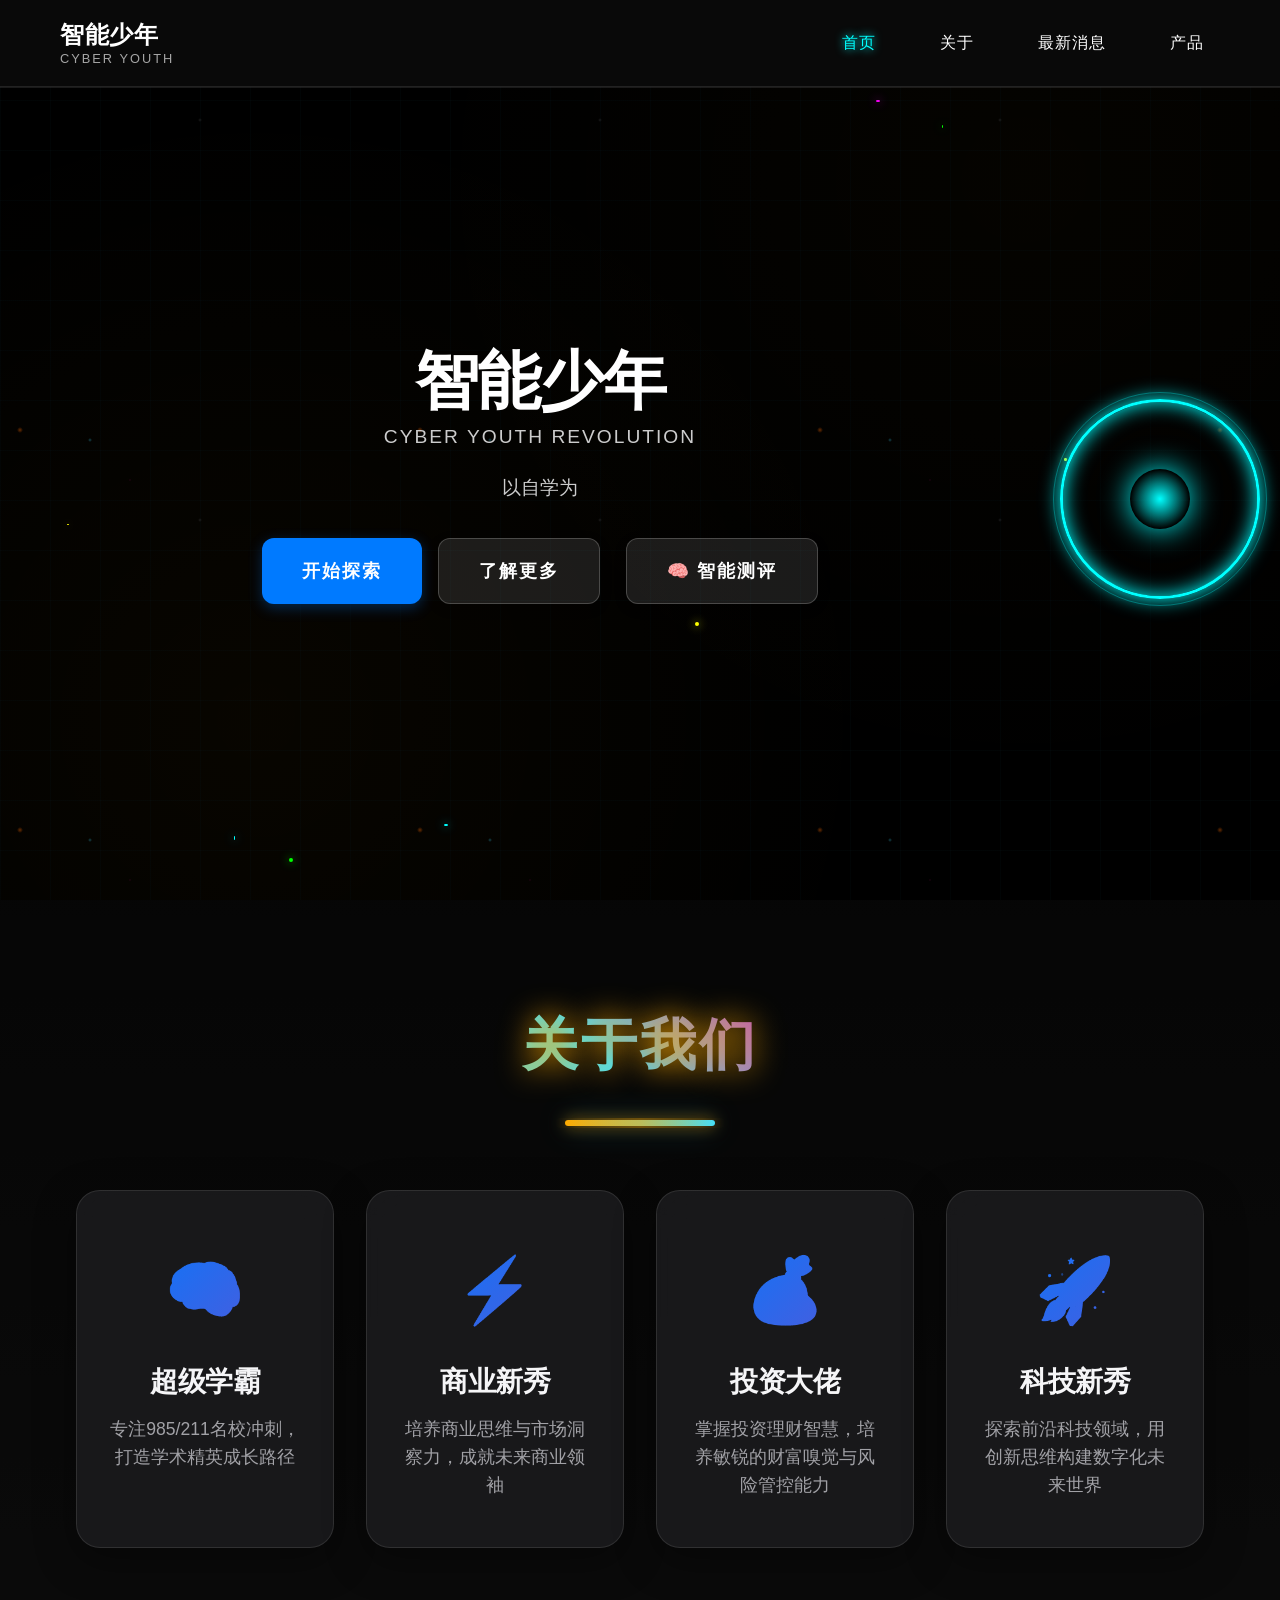
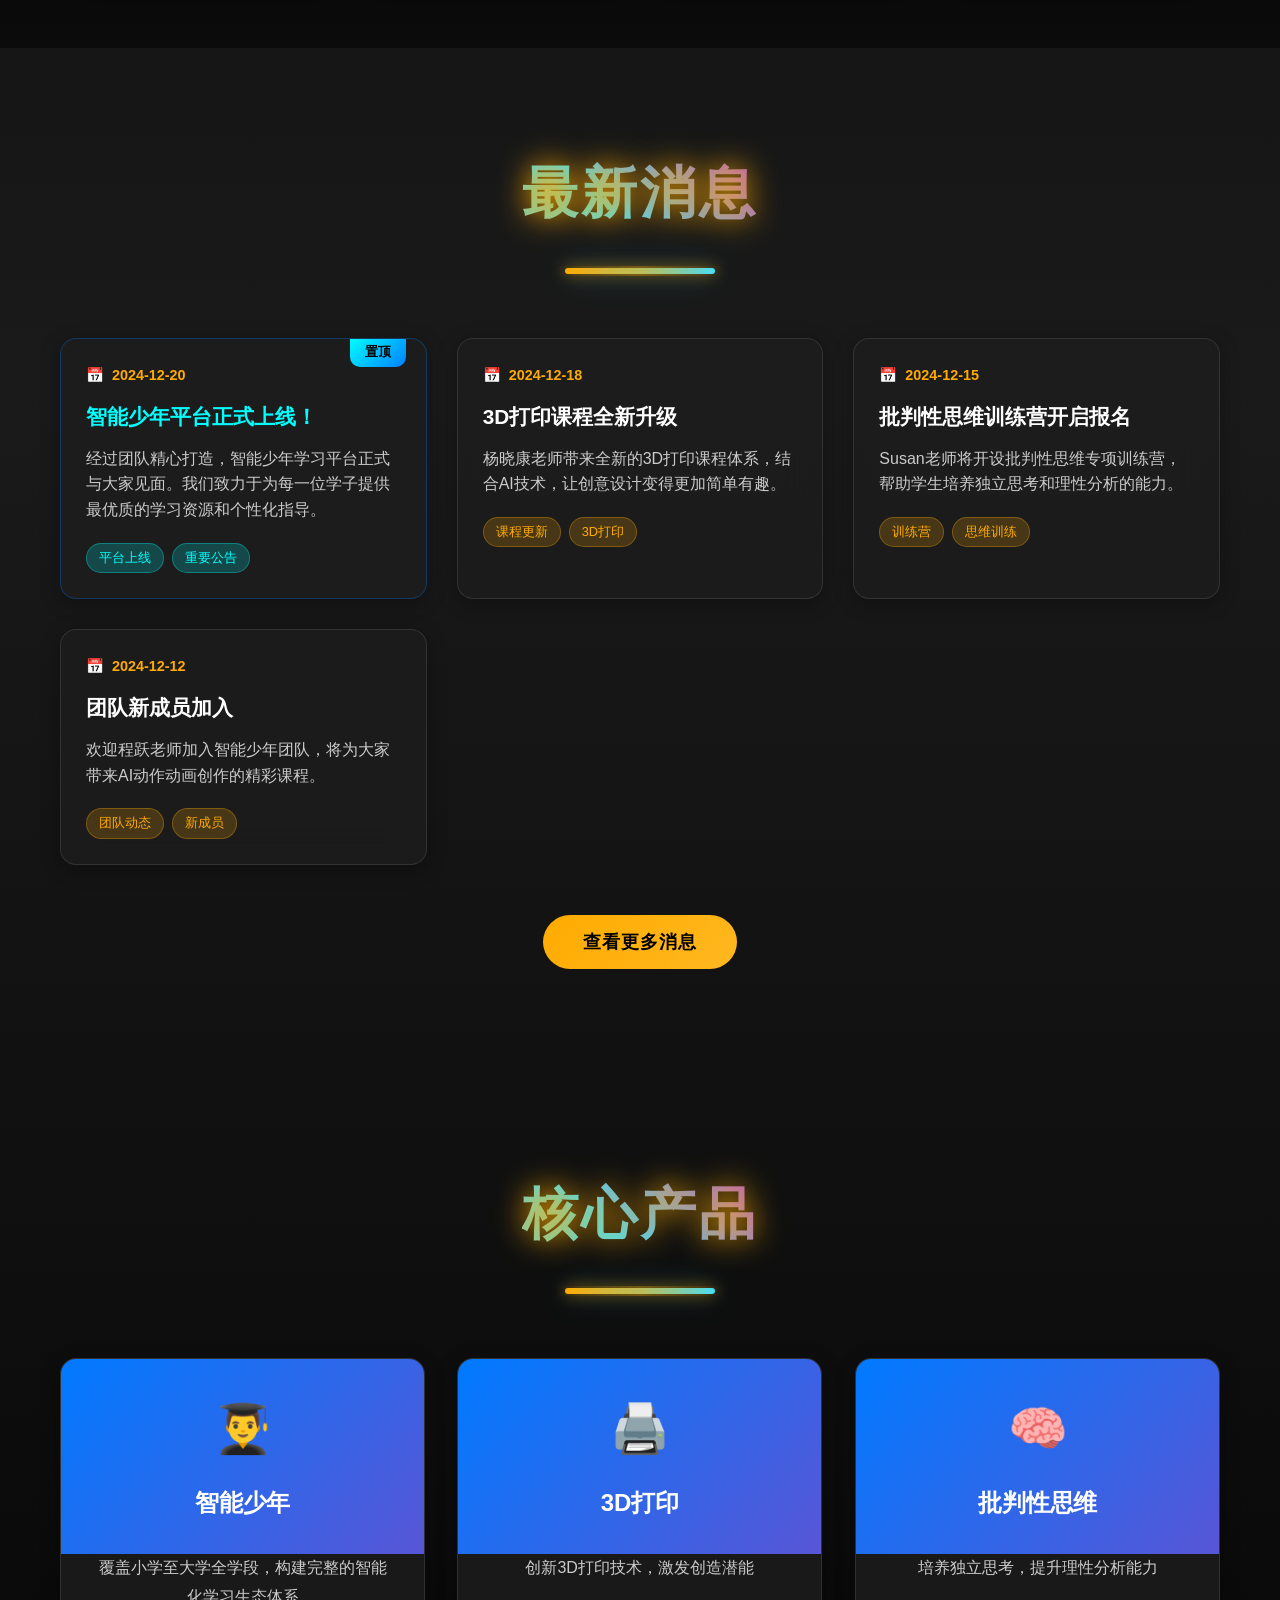
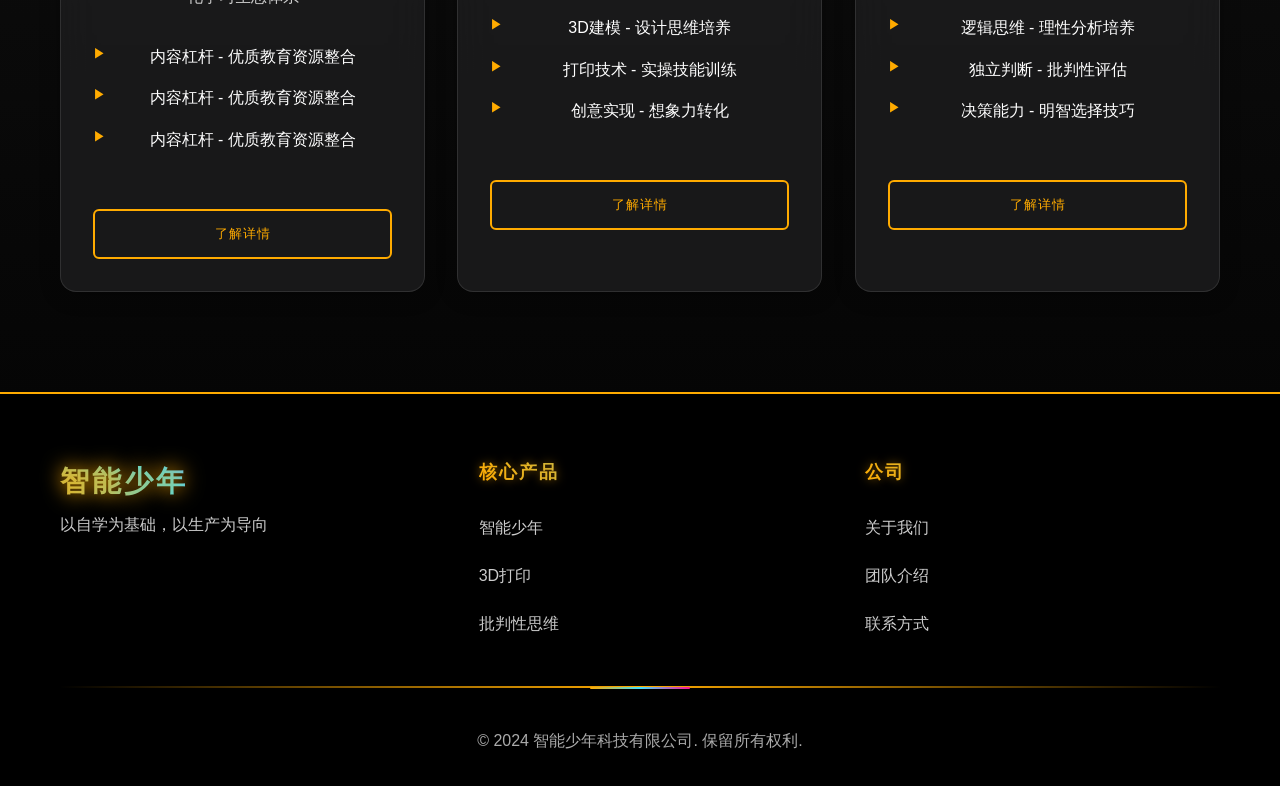
==== index.html @ a9fad949 "首次上传网站文件" ====
<!DOCTYPE html>
<html lang="zh-CN">
<head>
    <meta charset="UTF-8">
    <meta name="viewport" content="width=device-width, initial-scale=1.0">
    <title>智能少年 - Cyber Youth</title>
    <link rel="stylesheet" href="style.css">
    <link href="https://fonts.googleapis.com/css2?family=Orbitron:wght@400;700;900&family=Rajdhani:wght@300;400;600;700&display=swap" rel="stylesheet">
</head>
<body>
    <!-- 背景动画 -->
    <div class="cyber-bg">
        <div class="grid-lines"></div>
        <div class="floating-particles"></div>
    </div>

    <!-- 导航栏 -->
    <nav class="navbar">
        <div class="nav-container">
            <div class="logo">
                <span class="logo-text">智能少年</span>
                <span class="logo-subtitle">CYBER YOUTH</span>
            </div>
            <ul class="nav-menu">
                <li><a href="#home" class="nav-link">首页</a></li>
                <li><a href="#about" class="nav-link">关于</a></li>
                <li><a href="#news" class="nav-link">最新消息</a></li>
                <li><a href="#products" class="nav-link">产品</a></li>
            </ul>
        </div>
    </nav>

    <!-- 首页部分 -->
    <section id="home" class="hero-section">
        <div class="hero-content">
            <h1 class="hero-title">
                <span class="glitch" data-text="智能少年">智能少年</span>
                <span class="subtitle">CYBER YOUTH REVOLUTION</span>
            </h1>
            <p class="hero-description">
                以自学为基础，以生产为导向
            </p>
            <div class="hero-buttons">
                <button class="btn-primary">开始探索</button>
                <button class="btn-secondary">了解更多</button>
                <button class="btn-assessment" onclick="showAssessmentPage()">🧠 智能测评</button>
            </div>
        </div>
        <div class="hero-visual">
            <div class="hologram">
                <div class="hologram-ring"></div>
                <div class="hologram-core"></div>
            </div>
        </div>
    </section>

    <!-- 介绍部分 -->
    <section id="about" class="about-section">
        <div class="container">
            <h2 class="section-title">
                <span class="title-text">关于我们</span>
                <span class="title-line"></span>
            </h2>
            <div class="about-grid">
                <div class="about-card super-scholar">
                    <div class="card-icon">🧠</div>
                    <h3>超级学霸</h3>
                <p>专注985/211名校冲刺，打造学术精英成长路径</p>
                </div>
                <div class="about-card">
                    <div class="card-icon">⚡</div>
                    <h3>商业新秀</h3>
                <p>培养商业思维与市场洞察力，成就未来商业领袖</p>
                </div>
                <div class="about-card">
                    <div class="card-icon">💰</div>
                    <h3>投资大佬</h3>
                <p>掌握投资理财智慧，培养敏锐的财富嗅觉与风险管控能力</p>
                </div>
                <div class="about-card">
                    <div class="card-icon">🚀</div>
                    <h3>科技新秀</h3>
                <p>探索前沿科技领域，用创新思维构建数字化未来世界</p>
                </div>
            </div>
        </div>
    </section>

    <!-- 最新消息部分 -->
    <section id="news" class="news-section">
        <div class="container">
            <h2 class="section-title">
                <span class="title-text">最新消息</span>
                <span class="title-line"></span>
            </h2>
            <div class="news-grid">
                <div class="news-card featured">
                    <div class="news-badge">置顶</div>
                    <div class="news-date">2024-12-20</div>
                    <div class="news-content">
                        <h3>智能少年平台正式上线！</h3>
                        <p>经过团队精心打造，智能少年学习平台正式与大家见面。我们致力于为每一位学子提供最优质的学习资源和个性化指导。</p>
                        <div class="news-tags">
                            <span class="tag">平台上线</span>
                            <span class="tag">重要公告</span>
                        </div>
                    </div>
                </div>
                <div class="news-card">
                    <div class="news-date">2024-12-18</div>
                    <div class="news-content">
                        <h3>3D打印课程全新升级</h3>
                        <p>杨晓康老师带来全新的3D打印课程体系，结合AI技术，让创意设计变得更加简单有趣。</p>
                        <div class="news-tags">
                            <span class="tag">课程更新</span>
                            <span class="tag">3D打印</span>
                        </div>
                    </div>
                </div>
                <div class="news-card">
                    <div class="news-date">2024-12-15</div>
                    <div class="news-content">
                        <h3>批判性思维训练营开启报名</h3>
                        <p>Susan老师将开设批判性思维专项训练营，帮助学生培养独立思考和理性分析的能力。</p>
                        <div class="news-tags">
                            <span class="tag">训练营</span>
                            <span class="tag">思维训练</span>
                        </div>
                    </div>
                </div>
                <div class="news-card">
                    <div class="news-date">2024-12-12</div>
                    <div class="news-content">
                        <h3>团队新成员加入</h3>
                        <p>欢迎程跃老师加入智能少年团队，将为大家带来AI动作动画创作的精彩课程。</p>
                        <div class="news-tags">
                            <span class="tag">团队动态</span>
                            <span class="tag">新成员</span>
                        </div>
                    </div>
                </div>
            </div>
            <div class="news-more">
                <button class="btn-more">查看更多消息</button>
            </div>
        </div>
    </section>

    <!-- 产品部分 -->
    <section id="products" class="products-section">
        <div class="container">
            <h2 class="section-title">
                <span class="title-text">核心产品</span>
                <span class="title-line"></span>
            </h2>
            <div class="products-grid">
                <div class="product-card computer-card" data-product-id="gaming-pc">
                    <div class="product-header">
                        <div class="product-icon animated-icon">👨‍🎓</div>
                        <h3>智能少年</h3>
                    </div>
                    <div class="product-content">
                        <p>覆盖小学至大学全学段，构建完整的智能化学习生态体系</p>
                        <ul class="feature-list">
                            <li>内容杠杆 - 优质教育资源整合</li>
                            <li>内容杠杆 - 优质教育资源整合</li>
                            <li>内容杠杆 - 优质教育资源整合</li>
                        </ul>
                    </div>
                    <div class="product-footer">
                        <button class="btn-product" style="display: block; text-align: center; text-decoration: none; line-height: 1.2;" data-product="gaming-pc" onclick="showProductDetail('gaming-pc'); return false;">了解详情</button>
                    </div>
                </div>
                
                <div class="product-card super-scholar" data-product-id="super-scholar">
                    <div class="product-header">
                        <div class="product-icon animated-icon">🖨️</div>
                        <h3>3D打印</h3>
                    </div>
                    <div class="product-content">
                        <p>创新3D打印技术，激发创造潜能</p>
                        <ul class="feature-list">
                            <li>3D建模 - 设计思维培养</li>
                            <li>打印技术 - 实操技能训练</li>
                            <li>创意实现 - 想象力转化</li>
                        </ul>
                    </div>
                    <div class="product-footer">
                        <button class="btn-product" style="display: block; text-align: center; text-decoration: none; line-height: 1.2;" data-product="super-scholar" onclick="showProductDetail('super-scholar'); return false;">了解详情</button>
                    </div>
                </div>
                
                <div class="product-card business-star" data-product-id="business-star">
                    <div class="product-header">
                        <div class="product-icon animated-icon">🧠</div>
                        <h3>批判性思维</h3>
                    </div>
                    <div class="product-content">
                        <p>培养独立思考，提升理性分析能力</p>
                        <ul class="feature-list">
                            <li>逻辑思维 - 理性分析培养</li>
                            <li>独立判断 - 批判性评估</li>
                            <li>决策能力 - 明智选择技巧</li>
                        </ul>
                    </div>
                    <div class="product-footer">
                        <button class="btn-product" style="display: block; text-align: center; text-decoration: none; line-height: 1.2;" data-product="business-star" onclick="showProductDetail('business-star'); return false;">了解详情</button>
                    </div>
                </div>

            </div>
        </div>
    </section>

    <!-- 智能大脑详细页面 -->
    <section id="product-detail-gaming-pc" class="product-detail-section" style="display: none;">
        <div class="container">
            <div class="detail-header">
                <button class="back-btn back-to-main">← 返回上一页</button>
                <h2 class="detail-title">
                    <span class="detail-icon">👨‍🎓</span>
                    <span class="title-text">智能少年</span>
                </h2>
            </div>
            <div class="detail-content">
                <div class="detail-grid">
                    <div class="detail-info">
                        <h3>智能少年</h3>
                        <div class="tech-list">
                            <div class="tech-item">
                                <h4>智能杠杆</h4>
                                <p>定义比如编程AI</p>
                            </div>
                            <div class="tech-item">
                                <h4>内容杠杆</h4>
                                <p>每个人都会有自己内容</p>
                            </div>
                            <div class="tech-item">
                                <h4>资本杠杆</h4>
                                <p>知道资本怎么做你局的</p>
                            </div>
                        </div>
                    </div>
                    <div class="detail-visual">
                        <img src="Wentao.png" alt="Wentao" class="detail-image">
                    </div>
                </div>
                <div class="performance-stats">
                    <div class="stat-item">
                        <span class="stat-number">100%</span>
                        <span class="stat-label">点赞率</span>
                    </div>
                    <div class="stat-item">
                        <span class="stat-number">99+</span>
                        <span class="stat-label">好评率</span>
                    </div>
                    <div class="stat-item">
                        <span class="stat-number">100%</span>
                        <span class="stat-label">学会率</span>
                    </div>
                </div>
            </div>
        </div>
    </section>

    <!-- 量子网络详细页面 -->
    <section id="product-detail-super-scholar" class="product-detail-section" style="display: none;">
        <div class="container">
            <div class="detail-header">
                 <button class="back-btn back-to-main">← 返回上一页</button>
            <h2 class="detail-title">
                <span class="detail-icon">🖨️</span>
                <span class="title-text">3D打印</span>
                </h2>
            </div>
            <div class="detail-content">
                <div class="detail-grid">
                    <div class="detail-info">
                        <h3>3D打印创新教育</h3>
                        <div class="tech-list">
                            <div class="tech-item">
                                <h4>3D建模设计</h4>
                <p>学习专业建模软件和设计思维</p>
                            </div>
                            <div class="tech-item">
                                <h4>打印技术实操</h4>
                <p>掌握3D打印设备操作和材料应用</p>
                            </div>
                        </div>
                    </div>
                    <div class="detail-visual">
                        <img src="Xiaokang.png" alt="Xiaokang" class="detail-image">
                    </div>
                </div>
                <div class="performance-stats">
                    <div class="stat-item">
                        <span class="stat-number">150</span>
                        <span class="stat-label">点赞数</span>
                    </div>
                    <div class="stat-item">
                        <span class="stat-number">100%</span>
                        <span class="stat-label">好评率</span>
                    </div>
                    <div class="stat-item">
                        <span class="stat-number">78%</span>
                        <span class="stat-label">学会率</span>
                    </div>
                </div>
            </div>
        </div>
    </section>

    <!-- 能量核心详细页面 -->
    <section id="product-detail-business-star" class="product-detail-section" style="display: none;">
        <div class="container">
            <div class="detail-header">
                 <button class="back-btn back-to-main">← 返回上一页</button>
            <h2 class="detail-title">
                <span class="detail-icon">🧠</span>
                <span class="title-text">批判性思维</span>
                </h2>
            </div>
            <div class="detail-content">
                <div class="detail-grid">
                    <div class="detail-info">
                        <h3>批判性思维培养</h3>
                        <div class="tech-list">
                            <div class="tech-item">
                                <h4>逻辑分析</h4>
                <p>培养理性思考和逻辑推理能力</p>
                            </div>
                            <div class="tech-item">
                                <h4>独立判断</h4>
                <p>提升批判性评估和决策制定技能</p>
                            </div>
                        </div>
                    </div>
                    <div class="detail-visual">
                        <img src="Susan.png" alt="Susan" class="detail-image">
                    </div>
                </div>
                <div class="performance-stats">
                    <div class="stat-item">
                        <span class="stat-number">200</span>
                        <span class="stat-label">点赞数</span>
                    </div>
                    <div class="stat-item">
                        <span class="stat-number">100%</span>
                        <span class="stat-label">好评率</span>
                    </div>
                    <div class="stat-item">
                        <span class="stat-number">100%</span>
                        <span class="stat-label">学会率</span>
                    </div>
                </div>
            </div>
        </div>
    </section>

    <!-- 团队介绍页面 -->
    <section id="team-section" class="team-detail-section" style="display: none;">
        <div class="container">
            <div class="detail-header">
                <button class="back-btn back-to-main">← 返回上一页</button>
                <h2 class="detail-title">
                    <span class="detail-icon">👥</span>
                    <span class="title-text">团队介绍</span>
                </h2>
            </div>
            <div class="team-content">
                <div class="team-intro">
                    <h3>我们的使命</h3>
                    <p>智能少年团队致力于推动人工智能技术的发展，创造改变世界的科技产品。我们相信技术的力量能够让世界变得更美好。</p>
                </div>
                <div class="team-grid">
                    <div class="team-member">
                        <div class="member-avatar">
                            <img src="Wentao.png" alt="文韬老师" class="avatar-img">
                        </div>
                        <h4>文韬老师</h4>
                        <p class="member-role">智能少年创始人</p>
                        <p class="member-desc">美国ASU计算机科学硕士M.C.。</p>
                        <div class="member-skills">
                            <span class="skill-tag">内容杠杆</span>
                            <span class="skill-tag">智能杠杆</span>
                            <span class="skill-tag">资本杠杆</span>
                        </div>
                    </div>
                    <div class="team-member">
                        <div class="member-avatar">
                            <img src="Xiaokang.png" alt="杨晓康老师" class="avatar-img">
                        </div>
                        <h4>杨晓康老师</h4>
                        <p class="member-role">3D打印导师</p>
                        <p class="member-desc">广东工业大学硕士，工信部认证AI内容创作室(中级)。</p>
                        <div class="member-skills">
                            <span class="skill-tag">产品设计</span>
                            <span class="skill-tag">3D打印</span>
                            <span class="skill-tag">AI</span>
                        </div>
                    </div>
                    <div class="team-member">
                        <div class="member-avatar">
                            <img src="Susan.png" alt="Susan老师" class="avatar-img">
                        </div>
                        <h4>Susan老师</h4>
                        <p class="member-role">批判性思维导师</p>
                        <p class="member-desc">批判性思维导师厦门大学MBA，前世界500强高管。</p>
                        <div class="member-skills">
                            <span class="skill-tag">批判性思维</span>
                        </div>
                    </div>
                    <div class="team-member">
                        <div class="member-avatar">🔬</div>
                        <h4>熊猫老师</h4>
                        <p class="member-role">前腾讯、百度、京东资深产品经理</p>
                        <p class="member-desc">拥有十年互联网产品实战经验。</p>
                        <div class="member-skills">
                            <span class="skill-tag">AI网站</span>
                        </div>
                    </div>
                    <div class="team-member">
                        <div class="member-avatar">💼</div>
                        <h4>李明老师</h4>
                        <p class="member-role">CEO商业教练</p>
                        <p class="member-desc">12年IBM战略咨询，纽交所上市公司高级副总裁。</p>
                        <div class="member-skills">
                            <span class="skill-tag">战略咨询</span>
                            <span class="skill-tag">商业教练</span>
                            <span class="skill-tag">企业管理</span>
                        </div>
                    </div>
                    <div class="team-member">
                        <div class="member-avatar">📚</div>
                        <h4>杨文静老师</h4>
                        <p class="member-role">数学教育专家</p>
                        <p class="member-desc">中国人民大学本硕，北京创新国际学校数学老师，提倡培养学生自学能力，开展数学游戏化入门实践探索先行者。</p>
                        <div class="member-skills">
                            <span class="skill-tag">数学教育</span>
                            <span class="skill-tag">自学能力培养</span>
                            <span class="skill-tag">游戏化教学</span>
                        </div>
                    </div>
                    <div class="team-member">
                        <div class="member-avatar">📈</div>
                        <h4>涂志远老师</h4>
                        <p class="member-role">金融分析专家</p>
                        <p class="member-desc">哈工大本科，清华大学硕士，北京大学经济学双学位，5年金融行业从业经历，东方财富网、财联社特约评论员。</p>
                        <div class="member-skills">
                            <span class="skill-tag">金融分析</span>
                            <span class="skill-tag">投资策略</span>
                            <span class="skill-tag">市场评论</span>
                        </div>
                    </div>
                    <div class="team-member">
                        <div class="member-avatar">🎬</div>
                        <h4>程跃老师</h4>
                        <p class="member-role">AI动作动画实战讲师</p>
                        <p class="member-desc">Vidu官方推荐创作者、课程讲师，AI动作动画创作人。</p>
                        <div class="member-skills">
                            <span class="skill-tag">AI动画</span>
                            <span class="skill-tag">动作设计</span>
                            <span class="skill-tag">视频创作</span>
                        </div>
                    </div>
                    <div class="team-member">
                        <div class="member-avatar">
                            <img src="Xiaopeng.jpg" alt="小鹏总监" class="avatar-img">
                        </div>
                        <h4>小鹏总监</h4>
                        <p class="member-role">网页开发者</p>
                        <p class="member-desc">智能少年官方推荐总监、技术总监。</p>
                        <div class="member-skills">
                            <span class="skill-tag">编程</span>
                            <span class="skill-tag">AI</span>
                            <span class="skill-tag">网页</span>
                        </div>
                    </div>
                </div>
                <div class="team-values">
                    <h3>核心价值观</h3>
                    <div class="values-grid">
                        <div class="value-item">
                            <div class="value-icon">💡</div>
                            <h4>创新驱动</h4>
                            <p>持续探索前沿技术，勇于突破传统思维</p>
                        </div>
                        <div class="value-item">
                            <div class="value-icon">🤝</div>
                            <h4>团队协作</h4>
                            <p>相信团队的力量，共同创造卓越成果</p>
                        </div>
                        <div class="value-item">
                            <div class="value-icon">🎯</div>
                            <h4>用户至上</h4>
                            <p>以用户需求为导向，创造真正有价值的产品</p>
                        </div>
                        <div class="value-item">
                            <div class="value-icon">🌟</div>
                            <h4>追求卓越</h4>
                            <p>永不满足现状，持续追求更高的标准</p>
                        </div>
                    </div>
                </div>
            </div>
        </div>
    </section>

    <!-- 联系方式页面 -->
    <section id="contact-section" class="contact-detail-section" style="display: none;">
        <div class="container">
            <div class="detail-header">
                <button class="back-btn back-to-main">← 返回上一页</button>
                <h2 class="detail-title">
                    <span class="detail-icon">📞</span>
                    <span class="title-text">联系方式</span>
                </h2>
            </div>
            <div class="contact-content">
                <div class="contact-intro">
                    <h3>联系我们</h3>
                <p>欢迎与智能少年团队取得联系，我们期待与您合作，共同创造美好的未来。</p>
                </div>
                <div class="contact-grid">
                    <div class="contact-item">
                        <div class="contact-icon">🏢</div>
                        <h4>公司地址</h4>
                        <p>广东省深圳市南山区科技园</p>
                        <p>卫星大厦 9楼912办公室</p>
                    </div>
                    <div class="contact-item">
                        <div class="contact-icon">📧</div>
                        <h4>邮箱地址</h4>
                        <p>info@smartteen.com</p>
                        <p>support@smartteen.com</p>
                    </div>
                    <div class="contact-item">
                        <div class="contact-icon">📱</div>
                        <h4>联系电话</h4>
                        <p>+86 755-8888-9999</p>
                        <p>+86 400-123-4567</p>
                    </div>
                    <div class="contact-item">
                        <div class="contact-icon">🕒</div>
                        <h4>工作时间</h4>
                        <p>周一至周五：9:00-18:00</p>
                        <p>周六：10:00-16:00</p>
                    </div>
                </div>
                <div class="contact-form">
                    <h3>在线留言</h3>
                    <form class="message-form" name="contact" method="POST" data-netlify="true" action="/">
                        <input type="hidden" name="form-name" value="contact" />
                        <input type="hidden" name="to-email" value="peiqigogerge@gmail.com" />
                        <div class="form-group">
                            <label for="name">姓名</label>
                            <input type="text" id="name" name="name" placeholder="请输入您的姓名" required>
                        </div>
                        <div class="form-group">
                            <label for="email">邮箱</label>
                            <input type="email" id="email" name="email" placeholder="请输入您的邮箱" required>
                        </div>
                        <div class="form-group">
                            <label for="subject">主题</label>
                            <input type="text" id="subject" name="subject" placeholder="请输入留言主题" required>
                        </div>
                        <div class="form-group">
                            <label for="message">留言内容</label>
                            <textarea id="message" name="message" rows="5" placeholder="请输入您的留言内容" required></textarea>
                        </div>
                        <button type="submit" class="submit-btn">发送留言</button>
                    </form>
                </div>
                <div class="social-contact">
                    <h3>社交媒体</h3>
                    <div class="social-icons">
                        <a href="https://weixin.qq.com/" target="_blank" class="social-icon wechat-icon">
                            <svg width="60" height="60" viewBox="0 0 24 24" fill="none" xmlns="http://www.w3.org/2000/svg">
                                <defs>
                                    <linearGradient id="wechatGradient" x1="0%" y1="0%" x2="100%" y2="100%">
                                        <stop offset="0%" style="stop-color:#00FF2A;stop-opacity:1" />
                                        <stop offset="50%" style="stop-color:#00D924;stop-opacity:1" />
                                        <stop offset="100%" style="stop-color:#00B01F;stop-opacity:1" />
                                    </linearGradient>
                                    <filter id="glow">
                                        <feGaussianBlur stdDeviation="3" result="coloredBlur"/>
                                        <feMerge> 
                                            <feMergeNode in="coloredBlur"/>
                                            <feMergeNode in="SourceGraphic"/>
                                        </feMerge>
                                    </filter>
                                </defs>
                                <path d="M8.691 2.188C3.891 2.188 0 5.476 0 9.53c0 2.212 1.17 4.203 3.002 5.55a.59.59 0 0 1 .213.665l-.39 1.48c-.019.07-.048.141-.048.213 0 .163.13.295.29.295a.326.326 0 0 0 .167-.054l1.903-1.114a.864.864 0 0 1 .717-.098 10.16 10.16 0 0 0 2.837.403c.276 0 .543-.027.811-.05-.857-2.578.157-4.972 1.932-6.446 1.703-1.415 4.882-1.900 7.852.24-.71-2.358-3.664-4.416-8.596-4.416zM5.785 7.75c.474 0 .857.383.857.857s-.383.857-.857.857-.857-.383-.857-.857.383-.857.857-.857zm5.812 0c.474 0 .857.383.857.857s-.383.857-.857.857-.857-.383-.857-.857.383-.857.857-.857z" fill="url(#wechatGradient)" filter="url(#glow)"/>
                                <path d="M23.759 16.077c0-3.204-3.218-5.816-7.163-5.816-4.025 0-7.292 2.612-7.292 5.816 0 3.204 3.267 5.816 7.292 5.816a8.563 8.563 0 0 0 2.292-.312c.203-.054.408-.027.581.081l1.518.888a.264.264 0 0 0 .135.043c.13 0 .234-.104.234-.234 0-.057-.023-.113-.038-.17l-.312-1.18a.472.472 0 0 1 .17-.531c1.462-1.073 2.383-2.662 2.383-4.401zm-9.38-1.072c-.474 0-.857.383-.857.857s.383.857.857.857.857-.383.857-.857-.383-.857-.857-.857zm4.595 0c-.474 0-.857.383-.857.857s.383.857.857.857-.857-.383-.857-.857-.383-.857-.857-.857z" fill="url(#wechatGradient)" filter="url(#glow)"/>
                            </svg>
                        </a>
                        <a href="https://im.qq.com/index/" target="_blank" class="social-icon qq-icon">
                             <svg width="55" height="55" viewBox="0 0 100 100" fill="none" xmlns="http://www.w3.org/2000/svg">
                                 <defs>
                                     <filter id="qqGlow">
                                         <feGaussianBlur stdDeviation="2" result="coloredBlur"/>
                                         <feMerge> 
                                             <feMergeNode in="coloredBlur"/>
                                             <feMergeNode in="SourceGraphic"/>
                                         </feMerge>
                                     </filter>
                                 </defs>
                                 <!-- QQ企鹅主体 -->
                                 <ellipse cx="50" cy="45" rx="30" ry="35" fill="#000000" filter="url(#qqGlow)"/>
                                 <!-- 企鹅肚子 -->
                                 <ellipse cx="50" cy="55" rx="22" ry="28" fill="#FFFFFF"/>
                                 <!-- 红色围巾 -->
                                 <ellipse cx="50" cy="35" rx="32" ry="8" fill="#FF3333"/>
                                 <rect x="35" y="40" width="12" height="25" fill="#FF3333"/>
                                 <!-- 左眼白色部分 -->
                                 <ellipse cx="40" cy="25" rx="6" ry="8" fill="#FFFFFF"/>
                                 <!-- 左眼黑色瞳孔 -->
                                 <ellipse cx="40" cy="25" rx="3" ry="5" fill="#000000"/>
                                 <!-- 右眼白色部分 -->
                                 <ellipse cx="60" cy="25" rx="6" ry="8" fill="#FFFFFF"/>
                                 <!-- 右眼眯眼效果 -->
                                 <path d="M54 22 Q60 25 66 22 Q60 28 54 25 Z" fill="#000000"/>
                                 <!-- 嘴巴 -->
                                 <ellipse cx="50" cy="32" rx="8" ry="4" fill="#FFA500"/>
                                 <!-- 左翅膀 -->
                                 <ellipse cx="20" cy="50" rx="8" ry="20" fill="#000000" transform="rotate(-15 20 50)"/>
                                 <!-- 右翅膀 -->
                                 <ellipse cx="80" cy="50" rx="8" ry="20" fill="#000000" transform="rotate(15 80 50)"/>
                                 <!-- 左脚 -->
                                 <ellipse cx="40" cy="85" rx="8" ry="4" fill="#FFA500"/>
                                 <!-- 右脚 -->
                                 <ellipse cx="60" cy="85" rx="8" ry="4" fill="#FFA500"/>
                             </svg>
                         </a>
                    </div>
                </div>
            </div>
        </div>
    </section>

    <!-- 探索页面 -->
    <section id="explore" class="explore-section" style="display: none;">
        <div class="container">
            <h2 class="section-title">
                <span class="title-text">探索资源</span>
                <span class="title-line"></span>
            </h2>
            <div class="explore-content">
                <div class="resource-grid">
                    <div class="resource-card pdf-card">
                        <div class="resource-header">
                            <div class="resource-icon">📄</div>
                            <h3>项目文档</h3>
                        </div>
                        <div class="resource-preview">
                            <iframe src="6.pdf" width="100%" height="400px" frameborder="0"></iframe>
                        </div>
                        <div class="resource-actions">
                            <a href="6.pdf" target="_blank" class="btn-download">下载PDF</a>
                            <a href="6.pdf" target="_blank" class="btn-view">全屏查看</a>
                        </div>
                    </div>
                    
                    <div class="resource-card video-card">
                        <div class="resource-header">
                            <div class="resource-icon">🎬</div>
                            <h3>演示视频</h3>
                        </div>
                        <div class="resource-preview">
                            <video controls width="100%" height="400px">
                                <source src="bot.mp4" type="video/mp4">
                                您的浏览器不支持视频播放。
                            </video>
                        </div>
                        <div class="resource-actions">
                            <a href="bot.mp4" download class="btn-download">下载视频</a>
                            <button class="btn-fullscreen" onclick="toggleFullscreen(this.parentElement.previousElementSibling.querySelector('video'))">全屏播放</button>
                        </div>
                    </div>
                </div>
                
                <div class="explore-navigation">
                    <button class="btn-back" onclick="showMainPage()">返回首页</button>
                </div>
            </div>
        </div>
    </section>

    <!-- 超级学霸页面 -->
    <section id="super-scholar-section" class="super-scholar-detail-section" style="display: none;">
        <div class="container">
            <div class="detail-header">
                <button class="back-btn back-to-main">← 返回上一页</button>
                <h2 class="detail-title">
                    <span class="detail-icon">🧠</span>
                    <span class="title-text">超级学霸</span>
                </h2>
            </div>
            <div class="detail-content">
                <div class="scholar-intro">
                    <h3>专注985/211名校冲刺</h3>
                    <p>超级学霸项目致力于为有志于冲刺985/211名校的学生提供全方位的学术支持和成长指导。我们汇聚了来自顶尖高校的优秀导师，为每一位学员量身定制学习方案，助力实现名校梦想。</p>
                </div>
                
                <div class="scholar-features">
                    <div class="feature-grid">
                        <div class="feature-item">
                            <div class="feature-icon">📚</div>
                            <h4>个性化学习方案</h4>
                            <p>根据学员基础和目标院校，制定专属学习计划</p>
                        </div>
                        <div class="feature-item">
                            <div class="feature-icon">👨‍🏫</div>
                            <h4>名校导师指导</h4>
                            <p>985/211高校毕业的优秀导师一对一指导</p>
                        </div>
                        <div class="feature-item">
                            <div class="feature-icon">🎯</div>
                            <h4>精准备考策略</h4>
                            <p>针对目标院校的考试特点，提供精准备考方案</p>
                        </div>
                        <div class="feature-item">
                            <div class="feature-icon">📈</div>
                            <h4>学习效果跟踪</h4>
                            <p>实时监控学习进度，及时调整学习策略</p>
                        </div>
                    </div>
                </div>
                
                <div class="scholar-team">
                    <h3>导师团队</h3>
                    <div class="team-showcase">
                        <div class="mentor-card">
                            <div class="mentor-avatar">
                                <img src="Wentao.png" alt="文韬老师" class="mentor-img">
                            </div>
                            <div class="mentor-info">
                                <h4>文韬老师</h4>
                                <p class="mentor-title">智能少年创始人</p>
                                <p class="mentor-desc">美国ASU计算机科学硕士，拥有丰富的国际教育背景。专注于培养学生的创新思维和学术能力，在AI和计算机科学领域有深厚造诣。</p>
                                <div class="mentor-achievements">
                                    <span class="achievement-tag">美国硕士</span>
                                    <span class="achievement-tag">AI专家</span>
                                    <span class="achievement-tag">创新导师</span>
                                </div>
                            </div>
                        </div>
                    </div>
                </div>
                
                <div class="scholar-stats">
                    <h3>成果展示</h3>
                    <div class="stats-grid">
                        <div class="stat-card">
                            <div class="stat-number">95%</div>
                            <div class="stat-label">名校录取率</div>
                        </div>
                        <div class="stat-card">
                            <div class="stat-number">500+</div>
                            <div class="stat-label">成功学员</div>
                        </div>
                        <div class="stat-card">
                            <div class="stat-number">50+</div>
                            <div class="stat-label">合作院校</div>
                        </div>
                        <div class="stat-card">
                            <div class="stat-number">3年</div>
                            <div class="stat-label">平均提升</div>
                        </div>
                    </div>
                </div>
            </div>
        </div>
    </section>

    <!-- 商业新秀页面 -->
    <section id="business-star-section" class="business-star-detail-section" style="display: none;">
        <div class="container">
            <div class="detail-header">
                <button class="back-btn back-to-main" data-translate="btn-back">← 返回上一页</button>
                <h2 class="detail-title">
                    <span class="detail-icon">⚡</span>
                    <span class="title-text">商业新秀</span>
                </h2>
            </div>
            <div class="detail-content">
                <div class="business-intro">
                    <h3>培养商业思维与市场洞察力</h3>
                    <p>商业新秀项目专注于培养具有敏锐商业嗅觉和卓越领导力的未来商业精英。通过实战案例分析、商业模拟演练和导师指导，帮助学员建立系统的商业思维框架。</p>
                </div>
                
                <div class="business-features">
                    <div class="feature-grid">
                        <div class="feature-item">
                            <div class="feature-icon">💡</div>
                            <h4>商业思维训练</h4>
                            <p>系统性商业思维培养，提升市场敏感度</p>
                        </div>
                        <div class="feature-item">
                            <div class="feature-icon">📈</div>
                            <h4>实战案例分析</h4>
                            <p>真实商业案例深度剖析，理论结合实践</p>
                        </div>
                        <div class="feature-item">
                            <div class="feature-icon">🤝</div>
                            <h4>领导力培养</h4>
                            <p>团队管理与沟通技巧全面提升</p>
                        </div>
                        <div class="feature-item">
                            <div class="feature-icon">🎯</div>
                            <h4>创业指导</h4>
                            <p>从0到1的创业全流程指导</p>
                        </div>
                    </div>
                </div>
                
                <div class="business-team">
                    <h3>导师团队</h3>
                    <div class="team-showcase">
                        <div class="mentor-card">
                            <div class="mentor-avatar">
                                <img src="Wentao.png" alt="文韬老师" class="mentor-img">
                            </div>
                            <div class="mentor-info">
                                <h4>文韬老师</h4>
                                <p class="mentor-title">智能少年创始人</p>
                                <p class="mentor-desc">美国ASU计算机科学硕士，拥有丰富的国际教育背景。专注于培养学生的创新思维和商业能力，在商业战略和企业管理领域有深厚造诣。</p>
                                <div class="mentor-achievements">
                                    <span class="achievement-tag">美国硕士</span>
                                    <span class="achievement-tag">商业专家</span>
                                    <span class="achievement-tag">创新导师</span>
                                </div>
                            </div>
                        </div>
                    </div>
                </div>
                
                <div class="business-stats">
                    <h3>成果展示</h3>
                    <div class="stats-grid">
                        <div class="stat-card">
                            <div class="stat-number">200+</div>
                            <div class="stat-label">成功学员</div>
                        </div>
                        <div class="stat-card">
                            <div class="stat-number">50+</div>
                            <div class="stat-label">创业项目</div>
                        </div>
                        <div class="stat-card">
                            <div class="stat-number">80%</div>
                            <div class="stat-label">就业率</div>
                        </div>
                        <div class="stat-card">
                            <div class="stat-number">5亿+</div>
                            <div class="stat-label">融资总额</div>
                        </div>
                    </div>
                </div>
            </div>
        </div>
    </section>

    <!-- 投资大佬页面 -->
    <section id="investment-master-section" class="investment-master-detail-section" style="display: none;">
        <div class="container">
            <div class="detail-header">
                <button class="back-btn back-to-main">← 返回上一页</button>
                <h2 class="detail-title">
                    <span class="detail-icon">💰</span>
                    <span class="title-text">投资大佬</span>
                </h2>
            </div>
            <div class="detail-content">
                <div class="investment-intro">
                    <h3>掌握投资理财智慧</h3>
                    <p>投资大佬项目致力于培养具有专业投资能力的财富管理精英。通过系统的投资理论学习、实盘操作训练和风险管理实践，帮助学员建立完整的投资体系。</p>
                </div>
                
                <div class="investment-features">
                    <div class="feature-grid">
                        <div class="feature-item">
                            <div class="feature-icon">📊</div>
                            <h4>投资理论体系</h4>
                            <p>价值投资、技术分析等多元化投资策略</p>
                        </div>
                        <div class="feature-item">
                            <div class="feature-icon">💹</div>
                            <h4>实盘操作训练</h4>
                            <p>真实市场环境下的投资实战演练</p>
                        </div>
                        <div class="feature-item">
                            <div class="feature-icon">🛡️</div>
                            <h4>风险管理</h4>
                            <p>系统性风险识别与控制方法</p>
                        </div>
                        <div class="feature-item">
                            <div class="feature-icon">🔍</div>
                            <h4>市场分析</h4>
                            <p>宏观经济与行业趋势深度解析</p>
                        </div>
                    </div>
                </div>
                
                <div class="investment-team">
                    <h3>导师团队</h3>
                    <div class="team-showcase">
                        <div class="mentor-card">
                            <div class="mentor-avatar">
                                <img src="Wentao.png" alt="文韬老师" class="mentor-img">
                            </div>
                            <div class="mentor-info">
                                <h4>文韬老师</h4>
                                <p class="mentor-title">智能少年创始人</p>
                                <p class="mentor-desc">美国ASU计算机科学硕士，拥有丰富的国际教育背景。专注于培养学生的投资理财思维和财富管理能力，在金融投资和风险控制领域有深厚造诣。</p>
                                <div class="mentor-achievements">
                                    <span class="achievement-tag">美国硕士</span>
                                    <span class="achievement-tag">投资专家</span>
                                    <span class="achievement-tag">财富导师</span>
                                </div>
                            </div>
                        </div>
                    </div>
                </div>
                
                <div class="investment-stats">
                    <h3>成果展示</h3>
                    <div class="stats-grid">
                        <div class="stat-card">
                            <div class="stat-number">25%</div>
                            <div class="stat-label">年化收益率</div>
                        </div>
                        <div class="stat-card">
                            <div class="stat-number">300+</div>
                            <div class="stat-label">成功学员</div>
                        </div>
                        <div class="stat-card">
                            <div class="stat-number">10亿+</div>
                            <div class="stat-label">管理资产</div>
                        </div>
                        <div class="stat-card">
                            <div class="stat-number">90%</div>
                            <div class="stat-label">盈利比例</div>
                        </div>
                    </div>
                </div>
            </div>
        </div>
    </section>

    <!-- 科技新秀页面 -->
    <section id="tech-star-section" class="tech-star-detail-section" style="display: none;">
        <div class="container">
            <div class="detail-header">
                <button class="back-btn back-to-main">← 返回上一页</button>
                <h2 class="detail-title">
                    <span class="detail-icon">🚀</span>
                    <span class="title-text">科技新秀</span>
                </h2>
            </div>
            <div class="detail-content">
                <div class="tech-intro">
                    <h3>探索前沿科技领域</h3>
                    <p>科技新秀项目专注于培养具有前沿技术视野和创新能力的科技人才。涵盖人工智能、区块链、物联网等热门技术领域，通过项目实战和技术分享，助力学员成为科技领域的佼佼者。</p>
                </div>
                
                <div class="tech-features">
                    <div class="feature-grid">
                        <div class="feature-item">
                            <div class="feature-icon">🤖</div>
                            <h4>AI技术前沿</h4>
                            <p>机器学习、深度学习等AI核心技术</p>
                        </div>
                        <div class="feature-item">
                            <div class="feature-icon">⛓️</div>
                            <h4>区块链应用</h4>
                            <p>去中心化技术与智能合约开发</p>
                        </div>
                        <div class="feature-item">
                            <div class="feature-icon">🌐</div>
                            <h4>全栈开发</h4>
                            <p>前后端一体化开发能力培养</p>
                        </div>
                        <div class="feature-item">
                            <div class="feature-icon">🔬</div>
                            <h4>创新实验室</h4>
                            <p>前沿技术研究与产品孵化</p>
                        </div>
                    </div>
                </div>
                
                <div class="tech-team">
                    <h3>导师团队</h3>
                    <div class="team-showcase">
                        <div class="mentor-card">
                            <div class="mentor-avatar">
                                <img src="Xiaokang.png" alt="杨晓康老师" class="mentor-img">
                            </div>
                            <div class="mentor-info">
                                <h4>杨晓康老师</h4>
                                <p class="mentor-title">技术架构专家</p>
                                <p class="mentor-desc">资深软件工程师，在人工智能、机器学习和全栈开发领域有丰富经验。专注于培养学生的编程能力和技术创新思维。</p>
                                <div class="mentor-achievements">
                                    <span class="achievement-tag">技术专家</span>
                                    <span class="achievement-tag">AI导师</span>
                                    <span class="achievement-tag">全栈开发</span>
                                </div>
                            </div>
                        </div>
                        
                        <div class="mentor-card">
                            <div class="mentor-avatar">
                                <img src="Wentao.png" alt="文韬老师" class="mentor-img">
                            </div>
                            <div class="mentor-info">
                                <h4>文韬老师</h4>
                                <p class="mentor-title">智能少年创始人</p>
                                <p class="mentor-desc">美国ASU计算机科学硕士，拥有丰富的国际教育背景。专注于培养学生的创新思维和技术领导力，在前沿科技和产品创新领域有深厚造诣。</p>
                                <div class="mentor-achievements">
                                    <span class="achievement-tag">美国硕士</span>
                                    <span class="achievement-tag">科技专家</span>
                                    <span class="achievement-tag">创新导师</span>
                                </div>
                            </div>
                        </div>
                    </div>
                </div>
                
                <div class="tech-stats">
                    <h3>成果展示</h3>
                    <div class="stats-grid">
                        <div class="stat-card">
                            <div class="stat-number">100+</div>
                            <div class="stat-label">技术项目</div>
                        </div>
                        <div class="stat-card">
                            <div class="stat-number">400+</div>
                            <div class="stat-label">成功学员</div>
                        </div>
                        <div class="stat-card">
                            <div class="stat-number">95%</div>
                            <div class="stat-label">就业率</div>
                        </div>
                        <div class="stat-card">
                            <div class="stat-number">50万+</div>
                            <div class="stat-label">平均薪资</div>
                        </div>
                    </div>
                </div>
            </div>
        </div>
    </section>

    <!-- 智能测评系统 -->
    <section id="assessment-section" class="assessment-section" style="display: none;">
        <!-- 隐藏导航栏 -->
        <style>
            #assessment-section .navbar {
                display: none !important;
            }
        </style>
        
        <div class="container">
            <div class="detail-header">
                <button class="back-btn back-to-main">← 返回上一页</button>
                <h2 class="detail-title">
                    <span class="detail-icon">🧠</span>
                    <span class="title-text">智能测评系统</span>
                </h2>
                <p class="assessment-subtitle">发现您的天赋潜能，找到最适合的发展方向</p>
            </div>
            
            <!-- 测评介绍 -->
            <div id="assessment-intro" class="assessment-intro">
                <div class="intro-content">
                    <h3>发现孩子的天赋潜能</h3>
                    <p>通过科学的测评体系，我们将分析孩子的兴趣偏好、学习能力、性格特征和思维模式，为您推荐最适合的发展方向。</p>
                    <div class="assessment-features">
                        <div class="feature-item">
                            <div class="feature-icon">🎯</div>
                            <h4>精准分析</h4>
                            <p>多维度评估孩子的能力特征</p>
                        </div>
                        <div class="feature-item">
                            <div class="feature-icon">🔬</div>
                            <h4>科学测评</h4>
                            <p>基于教育心理学理论设计</p>
                        </div>
                        <div class="feature-item">
                            <div class="feature-icon">📊</div>
                            <h4>个性化推荐</h4>
                            <p>量身定制最佳发展路径</p>
                        </div>
                    </div>
                    <button class="btn-start-assessment" onclick="startAssessment()">开始测评</button>
                </div>
            </div>
            
            <!-- 测评问卷 -->
            <div id="assessment-quiz" class="assessment-quiz" style="display: none;">
                <div class="quiz-progress">
                    <div class="progress-bar">
                        <div class="progress-fill" id="progress-fill"></div>
                    </div>
                    <span class="progress-text" id="progress-text">1/15</span>
                </div>
                
                <div class="quiz-content">
                    <div class="question-card" id="question-card">
                        <h3 class="question-title" id="question-title">加载中...</h3>
                        <div class="options-container" id="options-container">
                            <!-- 选项将通过JavaScript动态生成 -->
                        </div>
                    </div>
                </div>
                
                <div class="quiz-navigation">
                    <button class="btn-prev" id="btn-prev" onclick="previousQuestion()" disabled>上一题</button>
                    <button class="btn-next" id="btn-next" onclick="nextQuestion()" disabled>下一题</button>
                </div>
            </div>
            
            <!-- 测评结果 -->
            <div id="assessment-result" class="assessment-result" style="display: none;">
                <div class="result-header">
                    <h3>测评结果</h3>
                    <p>基于您的回答，我们为您推荐以下发展方向：</p>
                </div>
                
                <div class="result-content">
                    <div class="primary-recommendation">
                        <h4>最佳匹配</h4>
                        <div class="recommendation-card primary" id="primary-recommendation">
                            <!-- 主要推荐将通过JavaScript生成 -->
                        </div>
                    </div>
                    
                    <div class="secondary-recommendations">
                        <h4>其他适合方向</h4>
                        <div class="recommendations-grid" id="secondary-recommendations">
                            <!-- 次要推荐将通过JavaScript生成 -->
                        </div>
                    </div>
                    
                    <div class="detailed-analysis">
                        <h4>详细分析</h4>
                        <div class="analysis-chart">
                            <canvas id="ability-chart" width="400" height="300"></canvas>
                        </div>
                        <div class="analysis-text" id="analysis-text">
                            <!-- 分析文本将通过JavaScript生成 -->
                        </div>
                    </div>
                </div>
                
                <div class="result-actions">
                    <button class="btn-retake" onclick="retakeAssessment()">重新测评</button>
                    <button class="btn-contact" onclick="showContactSection()">咨询专家</button>
                </div>
            </div>
        </div>
    </section>

    <!-- 页脚 -->
    <footer class="footer">
        <div class="container">
            <div class="footer-content">
                <div class="footer-logo">
                    <span class="logo-text">智能少年</span>
                    <p>以自学为基础，以生产为导向</p>
                </div>
                <div class="footer-links">
                    <div class="link-group">
                        <h4>核心产品</h4>
                        <a href="#" class="footer-product-link" data-product-id="gaming-pc">智能少年</a>
                        <a href="#" class="footer-product-link" data-product-id="super-scholar">3D打印</a>
                        <a href="#" class="footer-product-link" data-product-id="business-star">批判性思维</a>
                    </div>
                    <div class="link-group">
                        <h4>公司</h4>
                        <a href="#" class="footer-about-link">关于我们</a>
                        <a href="#" class="footer-team-link">团队介绍</a>
                        <a href="#" class="footer-contact-link">联系方式</a>
                    </div>
                </div>
            </div>
            <div class="footer-bottom">
                <div class="footer-bottom-content">
                    <p>&copy; 2024 智能少年科技有限公司. 保留所有权利.</p>
                </div>
            </div>
        </div>
    </footer>

    <script src="script.js"></script>
</body>
</html>
---- style.css ----
/* 全局样式 - Rockstar GTA VI风格 */
* {
    margin: 0;
    padding: 0;
    box-sizing: border-box;
}

/* 性能优化：减少动画在低性能设备上的影响 */
@media (prefers-reduced-motion: reduce) {
    *, *::before, *::after {
        animation-duration: 0.01ms !important;
        animation-iteration-count: 1 !important;
        transition-duration: 0.01ms !important;
    }
}

/* 在移动设备上简化动画 */
@media (max-width: 768px) {
    .cyber-bg::before,
    .grid-lines,
    .floating-particles {
        animation-duration: 60s;
    }
}

/* 页面切换性能优化 - 使用CSS类控制显示隐藏 */
/* 隐藏所有详情页面（默认状态） */
.business-star-detail-section,
.investment-master-detail-section,
.tech-star-detail-section {
    display: none !important;
}

/* 显示商业新秀页面时隐藏主页面 */
body.show-business-star .hero-section,
body.show-business-star .about-section,
body.show-business-star .news-section,
body.show-business-star .products-section,
body.show-business-star .footer {
    display: none !important;
}

body.show-business-star .business-star-detail-section {
    display: block !important;
}

/* 显示投资大佬页面时隐藏主页面 */
body.show-investment-master .hero-section,
body.show-investment-master .about-section,
body.show-investment-master .news-section,
body.show-investment-master .products-section,
body.show-investment-master .footer {
    display: none !important;
}

body.show-investment-master .investment-master-detail-section {
    display: block !important;
}

/* 显示科技新秀页面时隐藏主页面 */
body.show-tech-star .hero-section,
body.show-tech-star .about-section,
body.show-tech-star .news-section,
body.show-tech-star .products-section,
body.show-tech-star .footer {
    display: none !important;
}

body.show-tech-star .tech-star-detail-section {
    display: block !important;
}

body {
    font-family: -apple-system, BlinkMacSystemFont, 'Segoe UI', Roboto, sans-serif;
    background: 
        linear-gradient(180deg, #000000 0%, #1a1a1a 50%, #000000 100%);
    color: #ffffff;
    overflow-x: hidden;
    line-height: 1.6;
    font-weight: 400;
    position: relative;
}

body::before {
    content: '';
    position: fixed;
    top: 0;
    left: 0;
    width: 100%;
    height: 100%;
    background: 
        radial-gradient(circle at 20% 20%, rgba(0, 122, 255, 0.1) 0%, transparent 50%),
        radial-gradient(circle at 80% 80%, rgba(88, 86, 214, 0.08) 0%, transparent 50%);
    pointer-events: none;
    z-index: -1;
}

.container {
    max-width: 1200px;
    margin: 0 auto;
    padding: 0 20px;
}

/* Rockstar Games风格背景 */
.cyber-bg {
    position: fixed;
    top: 0;
    left: 0;
    width: 100%;
    height: 100%;
    z-index: -1;
    background: #000000;
    overflow: hidden;
    will-change: transform;
    transform: translateZ(0);
}

.cyber-bg::before {
    content: '';
    position: absolute;
    top: 0;
    left: 0;
    width: 100%;
    height: 100%;
    background: 
        radial-gradient(circle at 20% 80%, rgba(255, 171, 0, 0.03) 0%, transparent 50%),
        radial-gradient(circle at 80% 20%, rgba(255, 171, 0, 0.02) 0%, transparent 50%);
    animation: backgroundShift 25s ease-in-out infinite;
}

@keyframes backgroundShift {
    0%, 100% { transform: scale(1) rotate(0deg); }
    50% { transform: scale(1.05) rotate(1deg); }
}

.grid-lines {
    position: absolute;
    top: 0;
    left: 0;
    width: 100%;
    height: 100%;
    background-image: 
        linear-gradient(rgba(64, 224, 255, 0.02) 1px, transparent 1px),
        linear-gradient(90deg, rgba(64, 224, 255, 0.02) 1px, transparent 1px);
    background-size: 50px 50px;
    animation: gridMove 30s linear infinite;
    will-change: transform;
    transform: translateZ(0);
}

@keyframes gridMove {
    0% { transform: translate(0, 0); }
    100% { transform: translate(25px, 25px); }
}

.floating-particles {
    position: absolute;
    width: 100%;
    height: 100%;
    background-image: 
        radial-gradient(3px 3px at 20px 30px, rgba(255, 107, 0, 0.4), transparent),
        radial-gradient(2px 2px at 90px 40px, rgba(64, 224, 255, 0.3), transparent),
        radial-gradient(1px 1px at 130px 80px, rgba(255, 20, 147, 0.2), transparent),
        radial-gradient(2px 2px at 200px 120px, rgba(255, 255, 255, 0.1), transparent);
    background-repeat: repeat;
    background-size: 400px 400px;
    animation: particleFloat 40s ease-in-out infinite;
    will-change: transform;
    transform: translateZ(0);
}

@keyframes particleFloat {
    0%, 100% { transform: translateY(0px) translateX(0px); }
    50% { transform: translateY(-8px) translateX(5px); }
}

/* Rockstar Games导航栏风格 */
.navbar {
    position: fixed;
    top: 0;
    width: 100%;
    background: rgba(29, 29, 31, 0.72);
    backdrop-filter: blur(20px);
    -webkit-backdrop-filter: blur(20px);
    border-bottom: 1px solid rgba(255, 255, 255, 0.1);
    box-shadow: 0 1px 0 rgba(255, 255, 255, 0.1);
    z-index: 1000;
    padding: 1rem 0;
    transition: all 0.3s ease;
}

.navbar:hover {
    background: rgba(29, 29, 31, 0.8);
    border-bottom-color: rgba(255, 255, 255, 0.15);
}

.nav-container {
    max-width: 1200px;
    margin: 0 auto;
    padding: 0 20px;
    display: flex;
    justify-content: space-between;
    align-items: center;
}

.logo {
    display: flex;
    flex-direction: column;
}

.logo-text {
    font-family: -apple-system, BlinkMacSystemFont, 'Segoe UI', Roboto, sans-serif;
    font-size: 1.5rem;
    font-weight: 600;
    color: #ffffff;
    letter-spacing: 0.5px;
    transition: all 0.3s ease;
}

.logo-text:hover {
    color: #007AFF;
    transform: translateY(-1px);
}



.logo-subtitle {
    font-size: 0.8rem;
    color: #cccccc;
    letter-spacing: 2px;
    margin-top: -5px;
    opacity: 0.8;
}

.nav-menu {
    display: flex;
    list-style: none;
    gap: 2rem;
}

.nav-link {
    color: #ffffff;
    text-decoration: none;
    font-weight: 500;
    text-transform: uppercase;
    letter-spacing: 1px;
    transition: all 0.3s ease;
    position: relative;
    font-family: 'Helvetica Neue', sans-serif;
    padding: 8px 16px;
    border-radius: 4px;
}

.nav-link:hover {
    color: #000000;
    background-color: #FFAB00;
}

/* 首页部分 */
.hero-section {
    min-height: 100vh;
    display: flex;
    align-items: center;
    justify-content: center;
    padding: 100px 20px 50px;
    position: relative;
    text-align: center;
}

.hero-content {
    max-width: 800px;
    margin: 0 auto;
}

.hero-title {
    font-family: -apple-system, BlinkMacSystemFont, 'Segoe UI', Roboto, sans-serif;
    font-size: 4rem;
    font-weight: 700;
    margin-bottom: 1.5rem;
    line-height: 1.1;
    letter-spacing: -0.02em;
    position: relative;
    z-index: 2;
    transition: all 0.3s ease;
}

.hero-title:hover {
    transform: translateY(-2px);
}

.glitch {
    position: relative;
    color: #ffffff;
    transition: all 0.3s ease;
}

.glitch:hover {
    color: #007AFF;
}





.subtitle {
    display: block;
    font-size: 1.2rem;
    color: #cccccc;
    letter-spacing: 2px;
    margin-top: 10px;
    font-weight: 400;
    text-transform: uppercase;
}

.hero-description {
    font-size: 1.2rem;
    color: #cccccc;
    margin-bottom: 2rem;
    line-height: 1.8;
    font-weight: 500;
}

.hero-buttons {
    display: flex;
    gap: 1rem;
    flex-wrap: wrap;
    justify-content: center;
}

.btn-primary, .btn-secondary {
    padding: 20px 40px;
    border: none;
    border-radius: 12px;
    font-family: 'Arial Black', sans-serif;
    font-size: 1.1rem;
    font-weight: 700;
    text-transform: uppercase;
    letter-spacing: 2px;
    cursor: pointer;
    transition: all 0.4s cubic-bezier(0.175, 0.885, 0.32, 1.275);
    position: relative;
    overflow: hidden;
    /* backdrop-filter: blur(10px); */ /* 移除以提升性能 */
    z-index: 1;
}

.btn-primary::before, .btn-secondary::before {
    content: '';
    position: absolute;
    top: 0;
    left: -100%;
    width: 100%;
    height: 100%;
    background: linear-gradient(90deg, transparent, rgba(255, 255, 255, 0.2), transparent);
    transition: left 0.5s;
    z-index: -1;
}

.btn-primary:hover::before, .btn-secondary:hover::before {
    left: 100%;
}

.btn-primary {
    background: #007AFF;
    color: #ffffff;
    border: none;
    border-radius: 12px;
    box-shadow: 0 4px 14px rgba(0, 122, 255, 0.3);
    transition: all 0.3s ease;
}

.btn-primary:hover {
    background: #0056CC;
    transform: translateY(-2px);
    box-shadow: 0 6px 20px rgba(0, 122, 255, 0.4);
}

.btn-secondary {
    background: rgba(255, 255, 255, 0.1);
    backdrop-filter: blur(20px);
    color: #ffffff;
    border: 1px solid rgba(255, 255, 255, 0.2);
    border-radius: 12px;
    box-shadow: 0 4px 14px rgba(0, 0, 0, 0.1);
    transition: all 0.3s ease;
}

.btn-secondary:hover {
    background: rgba(255, 255, 255, 0.15);
    border-color: rgba(255, 255, 255, 0.3);
    transform: translateY(-2px);
    box-shadow: 0 6px 20px rgba(0, 0, 0, 0.2);
}

/* Rockstar风格视觉效果 */
.hero-visual {
    display: flex;
    justify-content: center;
    align-items: center;
    margin-top: 3rem;
}

/* Rockstar Games Logo */
.hologram {
    position: relative;
    width: 200px;
    height: 200px;
    margin: 0 auto;
}

.hologram-ring {
    position: absolute;
    top: 0;
    left: 0;
    width: 100%;
    height: 100%;
    border: 3px solid #00ffff;
    border-radius: 50%;
    animation: gtaViRotate 4s linear infinite;
    box-shadow: 
        0 0 20px #00ffff,
        inset 0 0 20px #00ffff;
}

.hologram-ring::before {
    content: '';
    position: absolute;
    top: -10px;
    left: -10px;
    right: -10px;
    bottom: -10px;
    border: 1px solid rgba(0, 255, 255, 0.3);
    border-radius: 50%;
    animation: gtaViRotate 6s linear infinite reverse;
}

.hologram-core {
    position: absolute;
    top: 50%;
    left: 50%;
    transform: translate(-50%, -50%);
    width: 60px;
    height: 60px;
    background: radial-gradient(circle, #00ffff 0%, transparent 70%);
    border-radius: 50%;
    animation: gtaViPulse 2s ease-in-out infinite;
    box-shadow: 0 0 30px #00ffff;
}

@keyframes gtaViRotate {
    0% { transform: rotate(0deg); }
    100% { transform: rotate(360deg); }
}

@keyframes gtaViPulse {
    0%, 100% { opacity: 0.7; transform: translate(-50%, -50%) scale(1); }
    50% { opacity: 1; transform: translate(-50%, -50%) scale(1.1); }
}

.detail-image {
    width: 350px;
    height: 350px;
    object-fit: cover;
    border-radius: 20px;
    border: 3px solid #FFAB00;
    box-shadow: 0 0 20px rgba(255, 171, 0, 0.4);
    /* animation: imageGlow 3s ease-in-out infinite; */ /* 移除动画以提升性能 */
    transition: transform 0.3s ease, box-shadow 0.3s ease;
    position: relative;
    transform: translateZ(0); /* 启用硬件加速 */
}

.detail-image:hover {
    transform: scale(1.03) translateZ(0);
    box-shadow: 0 0 25px rgba(255, 171, 0, 0.6);
}

/* @keyframes imageGlow - 已移除以提升性能 */



/* 通用部分样式 */
.section-title {
    text-align: center;
    margin-bottom: 4rem;
    position: relative;
}

.title-text {
    font-family: 'Arial Black', sans-serif;
    font-size: 3.8rem;
    font-weight: 900;
    background: linear-gradient(45deg, #FFAB00 0%, #40E0FF 30%, #FF1493 60%, #FFAB00 100%);
    background-size: 300% 300%;
    -webkit-background-clip: text;
    -webkit-text-fill-color: transparent;
    background-clip: text;
    text-shadow: 0 0 15px #FFAB00;
    text-transform: uppercase;
    letter-spacing: 3px;
    /* animation: titleGlow 3s ease-in-out infinite, gradientShift 4s ease-in-out infinite; */ /* 移除动画以提升性能 */
    position: relative;
    display: inline-block;
    transition: all 0.3s ease;
}

/* @keyframes titleGlow - 已移除以提升性能 */

.title-text:hover {
    transform: scale(1.02) translateZ(0);
}

.title-line {
    display: block;
    width: 150px;
    height: 6px;
    background: linear-gradient(90deg, #FFAB00 0%, #40E0FF 50%, #FF1493 100%);
    background-size: 200% 100%;
    margin: 30px auto;
    border-radius: 3px;
    position: relative;
    animation: lineShift 2s ease-in-out infinite;
    box-shadow: 
        0 0 15px rgba(255, 171, 0, 0.6),
        0 0 30px rgba(64, 224, 255, 0.4);
}

.title-line::before {
    content: '';
    position: absolute;
    top: -2px;
    left: -10px;
    right: -10px;
    bottom: -2px;
    background: linear-gradient(90deg, transparent, rgba(255, 171, 0, 0.3), transparent);
    border-radius: 5px;
    animation: lineGlow 2s ease-in-out infinite;
}

@keyframes lineShift {
    0%, 100% { background-position: 0% 50%; }
    50% { background-position: 100% 50%; }
}

@keyframes lineGlow {
    0%, 100% { opacity: 0.5; }
    50% { opacity: 1; }
}

/* 介绍部分 - Apple风格卡片配原背景 */
.about-section {
    padding: 100px 0;
    background: rgba(0, 0, 0, 0.5);
    text-align: center;
}

.about-grid {
    display: grid;
    grid-template-columns: repeat(auto-fit, minmax(320px, 1fr));
    gap: 2.5rem;
    max-width: 1400px;
    margin: 0 auto;
    padding: 0 1rem;
}

@media (min-width: 768px) {
    .about-grid {
        grid-template-columns: repeat(2, 1fr);
        gap: 3rem;
    }
}

@media (min-width: 1200px) {
    .about-grid {
        grid-template-columns: repeat(4, 1fr);
        gap: 2rem;
    }
}

.about-card {
    background: rgba(28, 28, 30, 0.85);
    backdrop-filter: blur(20px);
    border: 1px solid rgba(255, 255, 255, 0.1);
    border-radius: 24px;
    padding: 3rem 2rem;
    text-align: center;
    transition: all 0.4s cubic-bezier(0.25, 0.46, 0.45, 0.94);
    position: relative;
    overflow: hidden;
    box-shadow: 0 12px 40px rgba(0, 0, 0, 0.4);
    cursor: pointer;
}

.about-card::before {
    content: '';
    position: absolute;
    top: 0;
    left: 0;
    right: 0;
    bottom: 0;
    background: linear-gradient(135deg, rgba(0, 122, 255, 0.05), rgba(88, 86, 214, 0.05));
    opacity: 0;
    transition: opacity 0.4s ease;
}

.about-card:hover::before {
    opacity: 1;
}

.about-card:hover {
    transform: translateY(-8px) scale(1.02);
    box-shadow: 0 20px 60px rgba(0, 0, 0, 0.6);
    border-color: rgba(0, 122, 255, 0.5);
    background: rgba(28, 28, 30, 0.95);
}

.card-icon {
    font-size: 4rem;
    margin-bottom: 1.5rem;
    background: linear-gradient(135deg, #007AFF, #5856D6);
    -webkit-background-clip: text;
    -webkit-text-fill-color: transparent;
    background-clip: text;
    filter: none;
    transition: transform 0.3s ease;
}

.about-card:hover .card-icon {
    transform: scale(1.1);
}

.about-card h3 {
    font-family: -apple-system, BlinkMacSystemFont, 'Segoe UI', Roboto, sans-serif;
    font-size: 1.75rem;
    font-weight: 600;
    color: #f5f5f7;
    margin-bottom: 1rem;
    text-transform: none;
    letter-spacing: -0.5px;
    line-height: 1.2;
}

.about-card p {
    color: #a1a1a6;
    line-height: 1.6;
    font-weight: 400;
    font-size: 1.1rem;
    font-family: -apple-system, BlinkMacSystemFont, 'Segoe UI', Roboto, sans-serif;
    margin: 0;
}

/* 产品部分 - Rockstar风格 */
.products-section {
    padding: 100px 0;
    text-align: center;
}

.products-grid {
    display: grid;
    grid-template-columns: repeat(auto-fit, minmax(350px, 1fr));
    gap: 2rem;
}

.product-card {
    background: rgba(29, 29, 31, 0.8);
    backdrop-filter: blur(20px);
    border: 1px solid rgba(255, 255, 255, 0.1);
    border-radius: 16px;
    padding: 0;
    transition: all 0.3s ease;
    overflow: hidden;
    position: relative;
    box-shadow: 0 4px 20px rgba(0, 0, 0, 0.3);
}

.product-card:hover {
    transform: translateY(-4px);
    border-color: rgba(255, 255, 255, 0.2);
    box-shadow: 0 8px 30px rgba(0, 0, 0, 0.4);
}

.product-header {
    background: linear-gradient(135deg, #007AFF, #5856D6);
    padding: 2rem 2rem 1rem;
    text-align: center;
}

.product-icon {
    font-size: 3rem;
    margin-bottom: 1rem;
    color: #ffffff;
}

/* 简洁的图标效果 */
.animated-icon {
    transition: transform 0.3s ease;
}

.computer-card:hover .animated-icon {
    transform: scale(1.1);
}

.product-card h3 {
    font-family: -apple-system, BlinkMacSystemFont, 'Segoe UI', Roboto, sans-serif;
    font-size: 1.5rem;
    color: #ffffff;
    margin-bottom: 1rem;
    letter-spacing: -0.01em;
    font-weight: 600;
}

.product-content {
    padding: 0 2rem 1rem;
}

.product-content p {
    color: #cccccc;
    margin-bottom: 1.5rem;
    line-height: 1.8;
    font-weight: 500;
}

.feature-list {
    list-style: none;
    margin-bottom: 2rem;
}

.feature-list li {
    color: #ffffff;
    padding: 0.5rem 0;
    position: relative;
    padding-left: 20px;
    font-weight: 500;
}

.feature-list li::before {
    content: '▶';
    position: absolute;
    left: 0;
    color: #FFAB00;
    font-size: 0.8rem;
}

.product-footer {
    padding: 0 2rem 2rem;
}

.btn-product {
    width: 100%;
    padding: 15px;
    background: transparent;
    border: 2px solid #FFAB00;
    color: #FFAB00;
    border-radius: 6px;
    font-family: 'Helvetica Neue', sans-serif;
    font-weight: 500;
    text-transform: uppercase;
    letter-spacing: 1px;
    cursor: pointer;
    transition: all 0.3s ease;
}

.btn-product:hover {
    background: #FFAB00;
    color: #000000;
    transform: translateY(-2px);
}

/* 页脚 - Rockstar Games风格 */
.footer {
    background: #000000;
    border-top: 2px solid #FFAB00;
    padding: 4rem 0 2rem;
    position: relative;
}



.footer-content {
    display: grid;
    grid-template-columns: 1fr 2fr;
    gap: 3rem;
    margin-bottom: 2rem;
}

.footer-logo .logo-text {
    font-family: 'Arial Black', sans-serif;
    font-size: 1.8rem;
    font-weight: 900;
    background: linear-gradient(45deg, #FFAB00 0%, #40E0FF 50%, #FF1493 100%);
    background-size: 200% 200%;
    -webkit-background-clip: text;
    -webkit-text-fill-color: transparent;
    background-clip: text;
    text-shadow: 0 0 20px #FFAB00;
    text-transform: uppercase;
    letter-spacing: 3px;
    animation: gradientShift 3s ease-in-out infinite;
    position: relative;
    z-index: 2;
}

.footer-logo p {
    color: #cccccc;
    margin-top: 0.5rem;
    font-weight: 500;
}

.footer-links {
    display: grid;
    grid-template-columns: repeat(auto-fit, minmax(150px, 1fr));
    gap: 2rem;
}

.link-group h4 {
    background: linear-gradient(45deg, #FFAB00, #40E0FF);
    -webkit-background-clip: text;
    -webkit-text-fill-color: transparent;
    background-clip: text;
    margin-bottom: 1.5rem;
    font-family: 'Arial Black', sans-serif;
    text-transform: uppercase;
    letter-spacing: 2px;
    font-size: 1.1rem;
    text-shadow: 0 0 10px rgba(255, 171, 0, 0.5);
    position: relative;
    z-index: 2;
}

.link-group a {
    display: block;
    color: #cccccc;
    text-decoration: none;
    margin-bottom: 0.8rem;
    transition: all 0.3s ease;
    font-weight: 500;
    position: relative;
    padding: 0.3rem 0;
    z-index: 2;
}

.link-group a::before {
    content: '';
    position: absolute;
    left: 0;
    bottom: 0;
    width: 0;
    height: 2px;
    background: linear-gradient(90deg, #FFAB00, #40E0FF);
    transition: width 0.3s ease;
}

.link-group a:hover {
    color: #40E0FF;
    text-shadow: 0 0 12px #40E0FF;
    transform: translateX(5px);
}

.link-group a:hover::before {
    width: 100%;
}

.footer-bottom {
    text-align: center;
    padding-top: 2.5rem;
    border-top: 2px solid transparent;
    border-image: linear-gradient(90deg, transparent, #FFAB00, transparent) 1;
    color: #aaaaaa;
    position: relative;
    z-index: 2;
    font-weight: 500;
}

.footer-bottom::before {
    content: '';
    position: absolute;
    top: -1px;
    left: 50%;
    transform: translateX(-50%);
    width: 100px;
    height: 2px;
    background: linear-gradient(90deg, #FFAB00, #40E0FF, #FF1493);
    border-radius: 1px;
    animation: footerLineGlow 2s ease-in-out infinite;
}

@keyframes footerLineGlow {
    0%, 100% { 
        box-shadow: 0 0 10px rgba(255, 171, 0, 0.6);
        opacity: 0.8;
    }
    50% { 
        box-shadow: 0 0 20px rgba(64, 224, 255, 0.8);
        opacity: 1;
    }
}

.footer-bottom-content {
    display: flex;
    justify-content: center;
    align-items: center;
    flex-wrap: wrap;
    gap: 20px;
}

.language-switcher {
    position: relative;
    display: inline-block;
}

.language-dropdown {
    position: relative;
    display: inline-block;
}

.language-toggle {
    background: linear-gradient(135deg, #1a1a1a, #2d2d2d);
    border: 1px solid #444;
    color: #ffffff;
    cursor: pointer;
    font-size: 14px;
    padding: 8px 16px;
    border-radius: 8px;
    transition: all 0.3s ease;
    display: flex;
    align-items: center;
    gap: 8px;
    min-width: 120px;
    justify-content: space-between;
    box-shadow: 0 2px 8px rgba(0, 0, 0, 0.3);
}

.language-toggle:hover {
    background: linear-gradient(135deg, #2d2d2d, #404040);
    border-color: #00ffff;
    box-shadow: 0 4px 16px rgba(0, 255, 255, 0.2);
    transform: translateY(-1px);
}

.language-toggle::after {
    content: '▼';
    font-size: 10px;
    transition: transform 0.3s ease;
}

.language-toggle.active::after {
    transform: rotate(180deg);
}

.language-options {
    position: absolute;
    top: 100%;
    right: 0;
    background: linear-gradient(135deg, #1a1a1a, #2d2d2d);
    border: 1px solid #444;
    border-radius: 8px;
    box-shadow: 0 8px 32px rgba(0, 0, 0, 0.5);
    z-index: 1000;
    min-width: 140px;
    opacity: 0;
    visibility: hidden;
    transform: translateY(-10px);
    transition: all 0.3s ease;
    backdrop-filter: blur(10px);
}

.language-options.show {
    opacity: 1;
    visibility: visible;
    transform: translateY(0);
}

.lang-option {
    display: block;
    width: 100%;
    padding: 12px 16px;
    background: none;
    border: none;
    color: #cccccc;
    cursor: pointer;
    font-size: 14px;
    text-align: left;
    transition: all 0.3s ease;
    border-bottom: 1px solid rgba(255, 255, 255, 0.1);
}

.lang-option:last-child {
    border-bottom: none;
    border-radius: 0 0 8px 8px;
}

.lang-option:first-child {
    border-radius: 8px 8px 0 0;
}

.lang-option:hover {
    background: linear-gradient(135deg, #00ffff20, #ff149320);
    color: #ffffff;
    transform: translateX(4px);
}

.lang-option.active {
    background: linear-gradient(135deg, #00ffff30, #ff149330);
    color: #00ffff;
    font-weight: 600;
}

.globe-icon {
    width: 16px;
    height: 16px;
    fill: currentColor;
}

.lang-btn:hover {
    color: #40E0FF;
    background-color: rgba(64, 224, 255, 0.1);
    transform: translateY(-1px);
}

.lang-btn.active {
    color: #FFAB00;
    background-color: rgba(255, 171, 0, 0.2);
    box-shadow: 0 0 10px rgba(255, 171, 0, 0.3);
}

.lang-separator {
    color: #555;
    font-size: 14px;
    font-weight: 300;
}

@media (max-width: 768px) {
    .footer-bottom-content {
        flex-direction: column;
        text-align: center;
        gap: 15px;
    }
}

/* 产品详细页面样式 - Rockstar风格 */
.product-detail-section {
    min-height: 100vh;
    padding: 80px 0 50px;
    background: rgba(0, 0, 0, 0.5);
    position: relative;
    text-align: center;
}

.product-detail-section .container {
    position: relative;
}

.detail-header {
    margin-bottom: 50px;
    position: relative;
}

.back-btn {
    position: fixed !important;
    left: 20px !important;
    top: 20px !important;
    z-index: 1000 !important;
    background: rgba(255, 171, 0, 0.1) !important;
    border: 2px solid #FFAB00 !important;
    color: #FFAB00 !important;
    padding: 12px 25px !important;
    border-radius: 8px !important;
    cursor: pointer;
    font-family: 'Arial Black', sans-serif !important;
    font-weight: 700 !important;
    text-transform: uppercase !important;
    letter-spacing: 1px !important;
}

.back-btn:hover {
    background: rgba(255, 171, 0, 0.2);
}

.detail-title {
    font-size: 3.5rem;
    color: #FFAB00;
    text-align: center;
    margin: 0 0 30px 0;
    display: flex;
    align-items: center;
    justify-content: center;
    gap: 20px;
    font-family: 'Arial Black', sans-serif;
    text-transform: uppercase;
    letter-spacing: 2px;
}

.detail-icon {
    font-size: 4rem;
    filter: drop-shadow(0 0 25px #FFAB00);
    color: #FFAB00;
}

.title-text {
    color: #FFAB00;
    text-shadow: 0 0 30px #FFAB00;
}

.detail-content {
    max-width: 1200px;
    margin: 0 auto;
    padding: 40px 20px;
}

.detail-grid {
    display: grid;
    grid-template-columns: 1fr 1fr;
    gap: 50px;
    margin-bottom: 50px;
    align-items: start;
}

.detail-info h3 {
    font-size: 2rem;
    color: #00ffff;
    margin-bottom: 30px;
    text-align: left;
}

.tech-list {
    display: flex;
    flex-direction: column;
    gap: 25px;
}

.tech-item {
    background: rgba(0, 255, 255, 0.05);
    border: 1px solid rgba(0, 255, 255, 0.2);
    border-radius: 15px;
    padding: 25px;
    text-align: left;
    transition: all 0.3s ease;
}

.tech-item:hover {
    background: rgba(0, 255, 255, 0.1);
    border-color: #00ffff;
    box-shadow: 0 10px 30px rgba(0, 255, 255, 0.2);
    transform: translateY(-5px);
}

.tech-item h4 {
    font-size: 1.3rem;
    color: #ff00ff;
    margin-bottom: 10px;
    font-family: 'Orbitron', monospace;
}

.tech-item p {
    color: #cccccc;
    line-height: 1.6;
    margin: 0;
}

.detail-visual {
    display: flex;
    align-items: center;
    justify-content: center;
    min-height: 400px;
}

/* 智能大脑可视化 */
.brain-visualization {
    position: relative;
    width: 300px;
    height: 300px;
}

.neural-network {
    width: 100%;
    height: 100%;
    background: rgba(255, 171, 0, 0.1);
    border: 2px solid #FFAB00;
    border-radius: 50%;
    position: relative;
}

.data-flow {
    position: absolute;
    top: 0;
    left: 0;
    width: 100%;
    height: 100%;
    border: 2px solid #FFAB00;
    border-radius: 50%;
}

/* 量子网络可视化 */
.quantum-visualization {
    position: relative;
    width: 300px;
    height: 300px;
}

.quantum-nodes {
    position: absolute;
    width: 100%;
    height: 100%;
}

.quantum-nodes::before,
.quantum-nodes::after {
    content: '';
    position: absolute;
    width: 20px;
    height: 20px;
    background: #FFAB00;
    border-radius: 50%;
}

.quantum-nodes::before {
    top: 20%;
    left: 20%;
}

.quantum-nodes::after {
    bottom: 20%;
    right: 20%;
}

.quantum-links {
    position: absolute;
    top: 50%;
    left: 50%;
    transform: translate(-50%, -50%);
    width: 200px;
    height: 200px;
    border: 2px solid #FFAB00;
    border-radius: 50%;
}

/* 能量核心可视化 */
.energy-visualization {
    position: relative;
    width: 300px;
    height: 300px;
}

.fusion-core {
    position: absolute;
    top: 50%;
    left: 50%;
    transform: translate(-50%, -50%);
    width: 100px;
    height: 100px;
    background: #FFAB00;
    border-radius: 50%;
    border: 2px solid #000000;
}

.energy-rings {
    position: absolute;
    top: 50%;
    left: 50%;
    transform: translate(-50%, -50%);
    width: 200px;
    height: 200px;
    border: 3px solid #FFAB00;
    border-radius: 50%;
}

.energy-rings::before,
.energy-rings::after {
    content: '';
    position: absolute;
    top: 50%;
    left: 50%;
    transform: translate(-50%, -50%);
    border-radius: 50%;
    border: 2px solid #FFAB00;
}

.energy-rings::before {
    width: 150px;
    height: 150px;
}

.energy-rings::after {
    width: 250px;
    height: 250px;
}

/* 性能统计 */
.performance-stats {
    display: grid;
    grid-template-columns: repeat(3, 1fr);
    gap: 30px;
    margin-top: 50px;
}

.stat-item {
    background: rgba(0, 255, 255, 0.05);
    border: 1px solid rgba(0, 255, 255, 0.3);
    border-radius: 15px;
    padding: 30px 20px;
    text-align: center;
    transition: all 0.3s ease;
}

.stat-item:hover {
    background: rgba(0, 255, 255, 0.1);
    border-color: #00ffff;
    box-shadow: 0 10px 30px rgba(0, 255, 255, 0.3);
    transform: translateY(-10px);
}

.stat-number {
    display: block;
    font-size: 2.5rem;
    font-weight: bold;
    color: #ff00ff;
    margin-bottom: 10px;
    font-family: 'Orbitron', monospace;
}

.stat-label {
    color: #cccccc;
    font-size: 1rem;
    text-transform: uppercase;
    letter-spacing: 1px;
    font-weight: 600;
}

/* 响应式设计 - 产品详情页面 */
@media (max-width: 768px) {
    .product-detail-section {
        padding: 60px 0 30px;
    }
    
    .detail-title {
        font-size: 2.5rem;
        flex-direction: column;
        gap: 15px;
        margin-bottom: 20px;
    }
    
    .detail-content {
        padding: 30px 15px;
        margin: 0 10px;
    }
    
    .detail-grid {
        grid-template-columns: 1fr;
        gap: 30px;
        margin-bottom: 30px;
    }
    
    .performance-stats {
        grid-template-columns: 1fr;
        gap: 20px;
        margin-top: 30px;
    }
    
    .stat-item {
        padding: 30px 15px;
    }
    
    .stat-number {
        font-size: 2.5rem;
    }
    
    .tech-item {
        padding: 20px;
    }
    
    .back-btn {
        left: 10px !important;
        top: 10px !important;
        padding: 10px 20px !important;
        font-size: 0.9rem !important;
    }
}

@media (max-width: 480px) {
    .detail-title {
        font-size: 2rem;
    }
    
    .stat-number {
        font-size: 2rem;
    }
    
    .detail-content {
        padding: 20px 10px;
    }
}

/* 团队介绍页面样式 - Rockstar风格 */
.team-detail-section {
    min-height: 100vh;
    padding: 100px 0 50px;
    background: #000000;
    position: relative;
    text-align: center;
}

.team-content {
    max-width: 1200px;
    margin: 0 auto;
}

.team-intro {
    margin-bottom: 50px;
    text-align: center;
}

.team-intro h3 {
    font-size: 2.8rem;
    color: #FFAB00;
    margin-bottom: 20px;
    font-family: 'Arial Black', sans-serif;
    text-transform: uppercase;
    letter-spacing: 2px;
    text-shadow: 0 0 25px #FFAB00;
}

.team-intro p {
    font-size: 1.2rem;
    color: #cccccc;
    line-height: 1.8;
    max-width: 800px;
    margin: 0 auto;
    font-weight: 500;
}

.team-grid {
    display: grid;
    grid-template-columns: repeat(auto-fit, minmax(280px, 1fr));
    gap: 30px;
    margin-bottom: 60px;
}

.team-member {
    background: rgba(0, 0, 0, 0.8);
    border: 2px solid #FFAB00;
    border-radius: 15px;
    padding: 30px;
    text-align: center;
    transition: all 0.3s ease;
    position: relative;
    overflow: hidden;
}

.team-member::before {
    content: '';
    position: absolute;
    top: 0;
    left: -100%;
    width: 100%;
    height: 100%;
    background: linear-gradient(90deg, transparent, rgba(255, 171, 0, 0.1), transparent);
    transition: left 0.5s ease;
}

.team-member:hover::before {
    left: 100%;
}

.team-member:hover {
    background: rgba(255, 171, 0, 0.1);
    border-color: #FFB820;
    box-shadow: 0 15px 40px rgba(255, 171, 0, 0.3);
    transform: translateY(-10px);
}

.member-avatar {
    font-size: 4rem;
    margin-bottom: 20px;
    filter: drop-shadow(0 0 25px #FFAB00);
    color: #FFAB00;
}

.team-member h4 {
    font-size: 1.5rem;
    color: #FFAB00;
    margin-bottom: 10px;
    font-family: 'Arial Black', sans-serif;
    text-transform: uppercase;
    letter-spacing: 1px;
}

.member-role {
    color: #FFB820;
    font-size: 1.1rem;
    margin-bottom: 15px;
    font-weight: bold;
    text-transform: uppercase;
}

.member-desc {
    color: #cccccc;
    line-height: 1.6;
    margin-bottom: 20px;
    font-weight: 500;
}

.member-skills {
    display: flex;
    flex-wrap: wrap;
    gap: 8px;
    justify-content: center;
}

.skill-tag {
    background: rgba(255, 171, 0, 0.2);
    border: 1px solid #FFAB00;
    color: #FFAB00;
    padding: 6px 14px;
    border-radius: 8px;
    font-size: 0.9rem;
    transition: all 0.3s ease;
    font-weight: 600;
    text-transform: uppercase;
}

.skill-tag:hover {
    background: rgba(255, 171, 0, 0.3);
    box-shadow: 0 0 15px rgba(255, 171, 0, 0.5);
}

.team-values {
    text-align: center;
}

.team-values h3 {
    font-size: 2.8rem;
    color: #FFAB00;
    margin-bottom: 40px;
    font-family: 'Arial Black', sans-serif;
    text-transform: uppercase;
    letter-spacing: 2px;
    text-shadow: 0 0 25px #FFAB00;
}

.values-grid {
    display: grid;
    grid-template-columns: repeat(auto-fit, minmax(250px, 1fr));
    gap: 30px;
}

.value-item {
    background: rgba(0, 0, 0, 0.8);
    border: 2px solid #FFAB00;
    border-radius: 12px;
    padding: 30px 20px;
    transition: all 0.3s ease;
}

.value-item:hover {
    background: rgba(255, 0, 255, 0.1);
    border-color: #ff00ff;
    box-shadow: 0 10px 30px rgba(255, 0, 255, 0.3);
    transform: translateY(-5px);
}

.value-icon {
    font-size: 3rem;
    margin-bottom: 15px;
    filter: drop-shadow(0 0 15px #ff00ff);
}

.value-item h4 {
    font-size: 1.3rem;
    color: #ff00ff;
    margin-bottom: 10px;
    font-family: 'Orbitron', monospace;
}

.value-item p {
    color: #cccccc;
    line-height: 1.6;
    margin: 0;
}

.back-to-main {
    background: rgba(255, 0, 255, 0.1);
    border: 1px solid #ff00ff;
    color: #ff00ff;
}

.back-to-main:hover {
    background: rgba(255, 0, 255, 0.2);
}

/* 联系方式页面样式 */
/* 联系方式页面样式 - Rockstar风格 */
.contact-detail-section {
    min-height: 100vh;
    background: #000000;
    padding: 80px 0;
    position: relative;
}

.contact-content {
    max-width: 1200px;
    margin: 0 auto;
}

.contact-intro {
    text-align: center;
    margin-bottom: 60px;
}

.contact-intro h3 {
    font-size: 2.8rem;
    color: #FFAB00;
    margin-bottom: 20px;
    text-shadow: 0 0 25px #FFAB00;
    font-family: 'Arial Black', sans-serif;
    text-transform: uppercase;
    letter-spacing: 2px;
}

.contact-intro p {
    font-size: 1.2rem;
    color: #b0b0b0;
    max-width: 600px;
    margin: 0 auto;
    line-height: 1.6;
    font-weight: 500;
}

.contact-grid {
    display: grid;
    grid-template-columns: repeat(auto-fit, minmax(280px, 1fr));
    gap: 30px;
    margin-bottom: 60px;
}

.contact-item {
    background: rgba(0, 0, 0, 0.8);
    border: 2px solid #FFAB00;
    border-radius: 12px;
    padding: 30px;
    text-align: center;
    transition: all 0.3s ease;
    position: relative;
    overflow: hidden;
}

.contact-item::before {
    content: '';
    position: absolute;
    top: -50%;
    left: -50%;
    width: 200%;
    height: 200%;
    background: linear-gradient(45deg, transparent, rgba(255, 171, 0, 0.1), transparent);
    transform: rotate(45deg);
    transition: all 0.6s ease;
    opacity: 0;
}

.contact-item:hover::before {
    animation: scan 2s infinite;
    opacity: 1;
}

.contact-item:hover {
    transform: translateY(-10px);
    box-shadow: 0 20px 40px rgba(255, 171, 0, 0.3);
    border-color: #FFB820;
}

.contact-icon {
    font-size: 3rem;
    margin-bottom: 20px;
    filter: drop-shadow(0 0 15px #FFAB00);
    color: #FFAB00;
}

.contact-item h4 {
    color: #FFAB00;
    font-size: 1.5rem;
    margin-bottom: 15px;
    text-shadow: 0 0 15px #FFAB00;
    font-family: 'Arial Black', sans-serif;
    text-transform: uppercase;
    letter-spacing: 1px;
}

.contact-item p {
    color: #e0e0e0;
    margin-bottom: 8px;
    font-size: 1rem;
    font-weight: 500;
}

.contact-form {
    background: rgba(0, 0, 0, 0.8);
    border: 2px solid #FFAB00;
    border-radius: 15px;
    padding: 40px;
    max-width: 600px;
    margin: 0 auto;
}

.contact-form h3 {
    color: #FFAB00;
    font-size: 2.2rem;
    margin-bottom: 30px;
    text-align: center;
    text-shadow: 0 0 20px #FFAB00;
    font-family: 'Arial Black', sans-serif;
    text-transform: uppercase;
    letter-spacing: 2px;
}

.form-group {
    margin-bottom: 25px;
}

.form-group label {
    display: block;
    color: #FFAB00;
    font-size: 1rem;
    margin-bottom: 8px;
    font-weight: 600;
    text-transform: uppercase;
    letter-spacing: 1px;
}

.form-group input,
.form-group textarea {
    width: 100%;
    padding: 12px 15px;
    background: rgba(0, 0, 0, 0.5);
    border: 1px solid #FFAB00;
    border-radius: 8px;
    color: #ffffff;
    font-size: 1rem;
    transition: all 0.3s ease;
    box-sizing: border-box;
    font-weight: 500;
}

.form-group input:focus,
.form-group textarea:focus {
    outline: none;
    border-color: #FFB820;
    box-shadow: 0 0 20px rgba(255, 171, 0, 0.4);
    background: rgba(0, 0, 0, 0.7);
}

.form-group input::placeholder,
.form-group textarea::placeholder {
    color: #888;
}

.submit-btn {
    width: 100%;
    padding: 18px;
    background: #FFAB00;
    border: 2px solid #FFAB00;
    border-radius: 10px;
    color: #000;
    font-size: 1.1rem;
    font-weight: bold;
    cursor: pointer;
    transition: all 0.3s ease;
    text-transform: uppercase;
    letter-spacing: 2px;
    font-family: 'Arial Black', sans-serif;
    box-shadow: 0 4px 15px rgba(255, 171, 0, 0.3);
}

.submit-btn:hover {
    background: #FFB820;
    box-shadow: 0 6px 25px rgba(255, 171, 0, 0.5);
    transform: translateY(-3px);
    border-color: #FFB820;
}

/* 社交媒体图标样式 */
.social-contact {
    margin-top: 60px;
    text-align: center;
}

.social-contact h3 {
    font-size: 2.2rem;
    color: #FFAB00;
    margin-bottom: 30px;
    text-shadow: 0 0 20px #FFAB00;
    font-family: 'Arial Black', sans-serif;
    text-transform: uppercase;
    letter-spacing: 2px;
}

.social-icons {
    display: flex;
    justify-content: center;
    gap: 20px;
}

.social-icon {
    display: flex;
    align-items: center;
    justify-content: center;
    width: 80px;
    height: 80px;
    padding: 10px;
    background: rgba(0, 0, 0, 0.9);
    border: 3px solid #00D924;
    border-radius: 20px;
    text-decoration: none;
    transition: all 0.4s ease;
    position: relative;
    overflow: hidden;
    box-shadow: 0 4px 20px rgba(0, 217, 36, 0.3);
}

.social-icon::before {
    content: '';
    position: absolute;
    top: 0;
    left: -100%;
    width: 100%;
    height: 100%;
    background: linear-gradient(90deg, transparent, rgba(0, 217, 36, 0.2), transparent);
    transition: left 0.5s;
}

.social-icon:hover::before {
    left: 100%;
}

.social-icon:hover {
    transform: translateY(-8px) scale(1.05);
    box-shadow: 0 15px 40px rgba(0, 217, 36, 0.6);
    border-color: #00FF2A;
    background: rgba(0, 217, 36, 0.1);
}

.social-icon svg {
    transition: all 0.4s ease;
}

.social-icon:hover svg {
    transform: scale(1.2) rotate(5deg);
    filter: drop-shadow(0 0 15px #00D924);
}

/* QQ图标特殊样式 */
.qq-icon {
    border-color: #0099FF;
    box-shadow: 0 4px 20px rgba(0, 153, 255, 0.3);
}

.qq-icon:hover {
    transform: translateY(-8px) scale(1.05);
    box-shadow: 0 15px 40px rgba(0, 153, 255, 0.6);
    border-color: #00BFFF;
    background: rgba(0, 153, 255, 0.1);
}

.qq-icon:hover svg {
    transform: scale(1.2) rotate(5deg);
    filter: drop-shadow(0 0 15px #0099FF);
}

.qq-icon::before {
    background: linear-gradient(90deg, transparent, rgba(0, 153, 255, 0.2), transparent);
}

/* 响应式设计 */
@media (max-width: 768px) {
    .hero-section {
        flex-direction: column;
        text-align: center;
        padding: 120px 20px 50px;
    }
    
    .hero-title {
        font-size: 2.5rem;
    }
    
    .nav-menu {
        flex-direction: column;
        gap: 1rem;
    }
    
    .hero-buttons {
        justify-content: center;
    }
    
    .hologram {
        width: 200px;
        height: 200px;
        margin-top: 2rem;
    }
    
    .footer-content {
        grid-template-columns: 1fr;
        text-align: center;
    }
    
    .title-text {
        font-size: 2rem;
    }
    
    .container {
        padding: 0 15px;
    }
    
    .about-grid,
    .products-grid {
        grid-template-columns: 1fr;
        gap: 20px;
    }
    
    .navbar {
        padding: 10px 0;
    }
    
    .detail-grid {
        grid-template-columns: 1fr;
        gap: 30px;
    }
    
    .detail-title {
        font-size: 2rem;
        flex-direction: column;
        gap: 10px;
    }
    
    .detail-icon {
        font-size: 3rem;
    }
    

    
    .resource-grid {
        grid-template-columns: 1fr;
        gap: 30px;
    }
    
    .resource-card {
        margin-bottom: 30px;
    }
    
    .resource-preview iframe,
    .resource-preview video {
        height: 300px;
    }
}

/* 投资大佬可视化样式 */
.investment-visualization {
    position: relative;
    width: 350px;
    height: 350px;
    margin: 0 auto;
    border-radius: 50%;
    background: radial-gradient(circle, 
        rgba(255, 215, 0, 0.1) 0%,
        rgba(255, 171, 0, 0.2) 30%,
        rgba(0, 255, 127, 0.1) 60%,
        transparent 100%);
    border: 3px solid;
    border-image: linear-gradient(45deg, #FFD700, #FFAB00, #00FF7F, #FF1493) 1;
    box-shadow: 
        0 0 30px rgba(255, 215, 0, 0.5),
        0 0 60px rgba(255, 171, 0, 0.3),
        inset 0 0 30px rgba(255, 215, 0, 0.1);
    animation: investmentGlow 3s ease-in-out infinite alternate;
}

/* 介绍卡片样式 */
.intro-card {
    background: linear-gradient(135deg, rgba(255, 255, 255, 0.1) 0%, rgba(255, 255, 255, 0.05) 100%);
    border: 1px solid rgba(255, 255, 255, 0.2);
    border-radius: 15px;
    padding: 25px;
    margin: 25px 0;
    display: flex;
    align-items: center;
    gap: 20px;
    backdrop-filter: blur(10px);
    transition: all 0.3s ease;
}

.intro-card:hover {
    transform: translateY(-5px);
    box-shadow: 0 10px 30px rgba(0, 255, 255, 0.2);
    border-color: rgba(0, 255, 255, 0.4);
}

.intro-icon {
    font-size: 60px;
    min-width: 80px;
    text-align: center;
    animation: iconFloat 3s ease-in-out infinite;
}

.intro-content h4 {
    color: #00ffff;
    font-size: 1.5em;
    margin: 0 0 8px 0;
    text-shadow: 0 0 10px rgba(0, 255, 255, 0.5);
}

.intro-role {
    color: #ffd700;
    font-weight: bold;
    margin: 0 0 10px 0;
    font-size: 1.1em;
}

.intro-desc {
    color: rgba(255, 255, 255, 0.9);
    line-height: 1.6;
    margin: 0 0 15px 0;
}

.intro-skills {
    display: flex;
    flex-wrap: wrap;
    gap: 8px;
}

.investment-intro {
    border-color: rgba(255, 215, 0, 0.3);
}

.investment-intro:hover {
    border-color: rgba(255, 215, 0, 0.6);
    box-shadow: 0 10px 30px rgba(255, 215, 0, 0.2);
}

.investment-intro .intro-icon {
    animation: investmentIconFloat 3s ease-in-out infinite;
}

@keyframes iconFloat {
    0%, 100% { transform: translateY(0); }
    50% { transform: translateY(-10px); }
}

@keyframes investmentIconFloat {
    0%, 100% { transform: translateY(0) scale(1); }
    50% { transform: translateY(-10px) scale(1.1); }
}

.chart-container {
    position: absolute;
    top: 50%;
    left: 50%;
    transform: translate(-50%, -50%);
    width: 200px;
    height: 200px;
    background: conic-gradient(
        from 0deg,
        #FFD700 0deg 120deg,
        #FFAB00 120deg 240deg,
        #00FF7F 240deg 360deg
    );
    border-radius: 50%;
    animation: chartRotate 8s linear infinite;
    box-shadow: 0 0 20px rgba(255, 215, 0, 0.6);
}

.chart-container::before {
    content: '';
    position: absolute;
    top: 50%;
    left: 50%;
    transform: translate(-50%, -50%);
    width: 120px;
    height: 120px;
    background: radial-gradient(circle, #1a1a2e 60%, transparent 70%);
    border-radius: 50%;
    z-index: 2;
}

.chart-container::after {
    content: '💰';
    position: absolute;
    top: 50%;
    left: 50%;
    transform: translate(-50%, -50%);
    font-size: 3rem;
    z-index: 3;
    filter: drop-shadow(0 0 10px #FFD700);
    animation: iconPulse 2s ease-in-out infinite;
}

.trend-lines {
    position: absolute;
    top: 0;
    left: 0;
    width: 100%;
    height: 100%;
    border-radius: 50%;
    overflow: hidden;
}

.trend-lines::before,
.trend-lines::after {
    content: '';
    position: absolute;
    width: 2px;
    height: 100%;
    background: linear-gradient(to bottom, 
        transparent 0%,
        #FFD700 20%,
        #FFAB00 50%,
        #00FF7F 80%,
        transparent 100%);
    animation: trendMove 4s ease-in-out infinite;
}

.trend-lines::before {
    left: 30%;
    animation-delay: 0s;
}

.trend-lines::after {
    right: 30%;
    animation-delay: 2s;
}

@keyframes investmentGlow {
    0% {
        box-shadow: 
            0 0 30px rgba(255, 215, 0, 0.5),
            0 0 60px rgba(255, 171, 0, 0.3),
            inset 0 0 30px rgba(255, 215, 0, 0.1);
    }
    100% {
        box-shadow: 
            0 0 40px rgba(255, 215, 0, 0.8),
            0 0 80px rgba(255, 171, 0, 0.5),
            inset 0 0 40px rgba(255, 215, 0, 0.2);
    }
}

@keyframes chartRotate {
    0% { transform: translate(-50%, -50%) rotate(0deg); }
    100% { transform: translate(-50%, -50%) rotate(360deg); }
}

@keyframes iconPulse {
    0%, 100% { transform: translate(-50%, -50%) scale(1); }
    50% { transform: translate(-50%, -50%) scale(1.1); }
}

@keyframes trendMove {
    0%, 100% { opacity: 0; transform: translateY(100%); }
    50% { opacity: 1; transform: translateY(-100%); }
}

.investment-visualization:hover {
    transform: scale(1.05) rotate(2deg);
    transition: all 0.3s ease;
}

/* 探索页面样式 */
.explore-section {
    padding: 100px 0;
    background: transparent;
    min-height: 100vh;
}

.explore-content {
    margin-top: 50px;
}

.resource-grid {
    display: grid;
    grid-template-columns: repeat(auto-fit, minmax(500px, 1fr));
    gap: 40px;
    margin-bottom: 50px;
}

.resource-card {
    background: rgba(29, 29, 31, 0.8);
    backdrop-filter: blur(20px);
    border: 1px solid rgba(255, 255, 255, 0.1);
    border-radius: 16px;
    padding: 30px;
    transition: all 0.3s ease;
    box-shadow: 0 4px 20px rgba(0, 0, 0, 0.3);
}

.resource-card:hover {
    transform: translateY(-4px);
    border-color: rgba(255, 255, 255, 0.2);
    box-shadow: 0 8px 30px rgba(0, 0, 0, 0.4);
}

.resource-header {
    display: flex;
    align-items: center;
    gap: 15px;
    margin-bottom: 25px;
}

.resource-icon {
    font-size: 2.5rem;
}

.resource-header h3 {
    color: #ffffff;
    font-family: -apple-system, BlinkMacSystemFont, 'Segoe UI', Roboto, sans-serif;
    font-size: 1.5rem;
    font-weight: 600;
    letter-spacing: -0.01em;
    margin: 0;
}

.resource-preview {
    margin-bottom: 25px;
    border-radius: 12px;
    overflow: hidden;
    border: 1px solid rgba(255, 255, 255, 0.1);
}

.resource-preview iframe,
.resource-preview video {
    width: 100%;
    height: 400px;
    border: none;
    background: #000;
}

.resource-preview video {
    object-fit: cover;
}

.resource-actions {
    display: flex;
    gap: 15px;
    flex-wrap: wrap;
}

.btn-download,
.btn-view,
.btn-fullscreen {
    padding: 12px 24px;
    background: #007AFF;
    color: white;
    text-decoration: none;
    border: none;
    border-radius: 12px;
    font-family: -apple-system, BlinkMacSystemFont, 'Segoe UI', Roboto, sans-serif;
    font-weight: 600;
    cursor: pointer;
    transition: all 0.3s ease;
    box-shadow: 0 4px 14px rgba(0, 122, 255, 0.3);
}

.btn-download:hover,
.btn-view:hover,
.btn-fullscreen:hover {
    background: #0056CC;
    transform: translateY(-2px);
    box-shadow: 0 6px 20px rgba(0, 122, 255, 0.4);
}

.explore-navigation {
    text-align: center;
    margin-top: 50px;
}

.btn-back {
    padding: 15px 30px;
    background: linear-gradient(45deg, #0096ff, #ff9600);
    color: white;
    border: none;
    border-radius: 10px;
    font-family: 'Arial Black', Arial, sans-serif;
    font-weight: 700;
    text-transform: uppercase;
    letter-spacing: 2px;
    cursor: pointer;
    transition: all 0.3s ease;
    box-shadow: 0 5px 20px rgba(0, 150, 255, 0.3);
    font-size: 1.1rem;
}

.btn-back:hover {
    transform: translateY(-3px);
    box-shadow: 0 10px 30px rgba(255, 150, 0, 0.4);
    background: linear-gradient(45deg, #ff1493, #ff9600);
}

.performance-stats {
    grid-template-columns: 1fr;
    gap: 20px;
}

.brain-visualization,
.quantum-visualization,
.energy-visualization {
    width: 250px;
    height: 250px;
}

.team-grid {
    grid-template-columns: 1fr;
    gap: 20px;
}

/* 超级学霸页面样式 */




.feature-grid {
    display: grid;
    grid-template-columns: repeat(auto-fit, minmax(250px, 1fr));
    gap: 30px;
    margin-top: 40px;
}

.feature-item {
    background: rgba(255, 255, 255, 0.05);
    padding: 30px;
    border-radius: 15px;
    text-align: center;
    border: 1px solid rgba(255, 255, 255, 0.1);
    transition: all 0.3s ease;
    backdrop-filter: blur(10px);
}

.feature-item:hover {
    transform: translateY(-10px);
    background: rgba(255, 255, 255, 0.1);
    box-shadow: 0 20px 40px rgba(0, 255, 255, 0.2);
}

.feature-icon {
    font-size: 3rem;
    margin-bottom: 20px;
    display: block;
}

.feature-item h4 {
    font-size: 1.3rem;
    margin-bottom: 15px;
    color: #00ffff;
    font-weight: 600;
}

.feature-item p {
    color: rgba(255, 255, 255, 0.7);
    line-height: 1.6;
}

.scholar-team {
    margin-bottom: 80px;
}

.scholar-team h3 {
    text-align: center;
    font-size: 2.2rem;
    margin-bottom: 50px;
    background: linear-gradient(45deg, #00ffff, #ff9600);
    -webkit-background-clip: text;
    -webkit-text-fill-color: transparent;
    background-clip: text;
    font-weight: 700;
}

.team-showcase {
    display: grid;
    grid-template-columns: repeat(auto-fit, minmax(350px, 1fr));
    gap: 40px;
}

.mentor-card {
    background: rgba(255, 255, 255, 0.05);
    border-radius: 20px;
    padding: 30px;
    border: 1px solid rgba(255, 255, 255, 0.1);
    backdrop-filter: blur(10px);
    transition: all 0.3s ease;
}

.mentor-card:hover {
    transform: translateY(-10px);
    background: rgba(255, 255, 255, 0.1);
    box-shadow: 0 25px 50px rgba(0, 255, 255, 0.2);
}

.mentor-avatar {
    text-align: center;
    margin-bottom: 20px;
}

.mentor-img {
    width: 120px;
    height: 120px;
    border-radius: 50%;
    object-fit: cover;
    border: 3px solid #00ffff;
    box-shadow: 0 10px 30px rgba(0, 255, 255, 0.3);
}

.mentor-info h4 {
    font-size: 1.5rem;
    color: #00ffff;
    margin-bottom: 10px;
    text-align: center;
    font-weight: 600;
}

.mentor-title {
    text-align: center;
    color: #ff9600;
    font-weight: 500;
    margin-bottom: 15px;
    font-size: 1.1rem;
}

.mentor-desc {
    color: rgba(255, 255, 255, 0.8);
    line-height: 1.6;
    margin-bottom: 20px;
    text-align: center;
}

.mentor-achievements {
    display: flex;
    flex-wrap: wrap;
    gap: 10px;
    justify-content: center;
}

.achievement-tag {
    background: linear-gradient(45deg, #00ffff, #0096ff);
    color: white;
    padding: 5px 12px;
    border-radius: 20px;
    font-size: 0.9rem;
    font-weight: 500;
    box-shadow: 0 5px 15px rgba(0, 255, 255, 0.3);
}

.scholar-stats {
    text-align: center;
}

.scholar-stats h3 {
    font-size: 2.2rem;
    margin-bottom: 50px;
    background: linear-gradient(45deg, #00ffff, #ff9600);
    -webkit-background-clip: text;
    -webkit-text-fill-color: transparent;
    background-clip: text;
    font-weight: 700;
}

.stats-grid {
    display: grid;
    grid-template-columns: repeat(auto-fit, minmax(200px, 1fr));
    gap: 30px;
    max-width: 800px;
    margin: 0 auto;
}

.stat-card {
    background: rgba(255, 255, 255, 0.05);
    padding: 40px 20px;
    border-radius: 15px;
    border: 1px solid rgba(255, 255, 255, 0.1);
    backdrop-filter: blur(10px);
    transition: all 0.3s ease;
}

.stat-card:hover {
    transform: translateY(-10px);
    background: rgba(255, 255, 255, 0.1);
    box-shadow: 0 20px 40px rgba(0, 255, 255, 0.2);
}

.stat-number {
    font-size: 3rem;
    font-weight: 700;
    background: linear-gradient(45deg, #00ffff, #ff9600);
    -webkit-background-clip: text;
    -webkit-text-fill-color: transparent;
    background-clip: text;
    display: block;
    margin-bottom: 10px;
}

.stat-label {
    color: rgba(255, 255, 255, 0.8);
    font-size: 1.1rem;
    font-weight: 500;
}

/* 响应式设计 */
@media (max-width: 768px) {
    .feature-grid {
        grid-template-columns: 1fr;
    }
    
    .team-showcase {
        grid-template-columns: 1fr;
    }
    
    .stats-grid {
        grid-template-columns: repeat(2, 1fr);
    }
    
    .scholar-intro h3 {
        font-size: 2rem;
    }
    
    .scholar-intro p {
        font-size: 1rem;
    }
    
    .mentor-img {
        width: 100px;
        height: 100px;
    }
}

@media (max-width: 480px) {
    .stats-grid {
        grid-template-columns: 1fr;
    }
    
    .stat-number {
         font-size: 2.5rem;
     }
}

.values-grid {
    grid-template-columns: 1fr;
    gap: 20px;
}

/* 商业新秀、投资大佬、科技新秀页面样式 */
/* 四个模块的统一样式 */
.business-star-detail-section,
.investment-master-detail-section,
.tech-star-detail-section,
.super-scholar-detail-section {
    min-height: 100vh;
    background: rgba(0, 0, 0, 0.5);
    color: #ffffff;
    padding: 40px 0;
}

/* 介绍区域统一样式 */
.business-intro,
.investment-intro,
.tech-intro,
.scholar-intro {
    text-align: center;
    margin-bottom: 60px;
    padding: 40px;
    background: rgba(255, 255, 255, 0.05);
    border-radius: 20px;
    backdrop-filter: blur(10px);
    border: 1px solid rgba(255, 255, 255, 0.1);
    transition: all 0.3s ease;
    cursor: pointer;
}

/* 介绍区域悬停效果 */
.business-intro:hover,
.investment-intro:hover,
.tech-intro:hover,
.scholar-intro:hover {
    box-shadow: 0 15px 40px rgba(0, 255, 255, 0.3);
    transform: translateY(-5px);
    border-color: rgba(0, 255, 255, 0.3);
}

.detail-header {
    text-align: center;
    margin-bottom: 50px;
}

.detail-title {
    font-size: 3.5rem;
    background: linear-gradient(45deg, #00ffff, #ff6b35);
    -webkit-background-clip: text;
    -webkit-text-fill-color: transparent;
    background-clip: text;
    margin-bottom: 20px;
    text-shadow: 0 0 30px rgba(0, 255, 255, 0.5);
    display: flex;
    align-items: center;
    justify-content: center;
    gap: 20px;
}

.detail-icon {
    font-size: 3.5rem;
    filter: drop-shadow(0 0 15px rgba(0, 255, 255, 0.5));
}

.title-text {
    font-size: 3.5rem;
}

.business-intro h3,
.investment-intro h3,
.tech-intro h3,
.scholar-intro h3 {
    font-size: 2.5rem;
    background: linear-gradient(45deg, #00ffff, #ff6b35);
    -webkit-background-clip: text;
    -webkit-text-fill-color: transparent;
    background-clip: text;
    margin-bottom: 30px;
    text-align: center;
}

.business-intro p,
.investment-intro p,
.tech-intro p,
.scholar-intro p {
    font-size: 1.2rem;
    line-height: 1.8;
    color: #e0e0e0;
    text-align: center;
    max-width: 800px;
    margin: 0 auto 60px;
}

.business-features,
.investment-features,
.tech-features,
.scholar-features {
    margin-bottom: 60px;
}

.feature-item {
    background: rgba(255, 255, 255, 0.08);
    /* backdrop-filter: blur(10px); */ /* 移除以提升性能 */
    border: 1px solid rgba(0, 255, 255, 0.2);
    border-radius: 20px;
    padding: 30px;
    text-align: center;
    transition: transform 0.3s ease, border-color 0.3s ease;
    box-shadow: 0 5px 20px rgba(0, 0, 0, 0.3);
    transform: translateZ(0); /* 启用硬件加速 */
}

.feature-item:hover {
    transform: translateY(-8px) translateZ(0);
    border-color: rgba(0, 255, 255, 0.5);
    box-shadow: 0 10px 25px rgba(0, 255, 255, 0.15);
}

.feature-item .feature-icon {
    font-size: 3rem;
    margin-bottom: 20px;
    filter: drop-shadow(0 0 10px rgba(0, 255, 255, 0.5));
}

.feature-item h4 {
    font-size: 1.5rem;
    color: #00ffff;
    margin-bottom: 15px;
}

.feature-item p {
    color: #cccccc;
    line-height: 1.6;
    margin: 0;
}

.business-stats,
.investment-stats,
.tech-stats {
    margin-bottom: 60px;
}

.business-stats h3,
.investment-stats h3,
.tech-stats h3 {
    font-size: 2.5rem;
    background: linear-gradient(45deg, #00ffff, #ff6b35);
    -webkit-background-clip: text;
    -webkit-text-fill-color: transparent;
    background-clip: text;
    margin-bottom: 30px;
    text-align: center;
}

.stat-card {
    background: rgba(255, 255, 255, 0.08);
    /* backdrop-filter: blur(10px); */ /* 移除以提升性能 */
    border: 1px solid rgba(0, 255, 255, 0.2);
    border-radius: 20px;
    padding: 40px 20px;
    text-align: center;
    transition: transform 0.3s ease, border-color 0.3s ease;
    box-shadow: 0 5px 20px rgba(0, 0, 0, 0.3);
    transform: translateZ(0); /* 启用硬件加速 */
}

.stat-card:hover {
    transform: translateY(-5px);
    border-color: rgba(0, 255, 255, 0.5);
    box-shadow: 0 15px 40px rgba(0, 255, 255, 0.2);
}

.stat-card .stat-number {
    font-size: 3rem;
    font-weight: 700;
    background: linear-gradient(45deg, #00ffff, #ff6b35);
    -webkit-background-clip: text;
    -webkit-text-fill-color: transparent;
    background-clip: text;
    margin-bottom: 10px;
}

.stat-card .stat-label {
    color: #cccccc;
    font-size: 1.1rem;
}

/* 响应式设计 */
@media (max-width: 768px) {
    .detail-title {
        font-size: 2.5rem;
        flex-direction: column;
        gap: 10px;
    }
    
    .detail-icon,
    .title-text {
        font-size: 2.5rem;
    }
    
    .business-intro h3,
    .investment-intro h3,
    .tech-intro h3,
    .business-stats h3,
    .investment-stats h3,
    .tech-stats h3 {
        font-size: 2rem;
    }
}

.team-intro h3,
.team-values h3 {
    font-size: 2rem;
}

.member-avatar {
    font-size: 3rem;
}

.value-icon {
    font-size: 2.5rem;
}

.contact-grid {
    grid-template-columns: 1fr;
    gap: 20px;
}

.contact-intro h3 {
    font-size: 2rem;
}

.contact-icon {
    font-size: 2.5rem;
}

.contact-form {
    padding: 25px;
    margin: 0 20px;
}

.contact-form h3 {
    font-size: 1.5rem;
}

.form-group input,
.form-group textarea {
    padding: 10px 12px;
    font-size: 0.9rem;
}

.submit-btn {
    padding: 12px;
    font-size: 1rem;
}

@media (max-width: 768px) {
    .resource-grid {
        grid-template-columns: 1fr;
        gap: 30px;
    }
    
    .resource-card {
        margin-bottom: 30px;
    }
    
    .resource-preview iframe,
    .resource-preview video {
        height: 300px;
    }
    
    .intro-card {
        flex-direction: column;
        text-align: center;
        gap: 15px;
    }
    
    .intro-icon {
        min-width: auto;
    }
}





/* Avatar image styles */
.avatar-img {
    width: 80px;
    height: 80px;
    object-fit: cover;
    border-radius: 50%;
}

/* Video placeholder styles */
.video-placeholder {
    display: flex;
    flex-direction: column;
    align-items: center;
    justify-content: center;
    height: 400px;
    background: rgba(255, 255, 255, 0.05);
    border: 2px dashed rgba(255, 171, 0, 0.3);
    border-radius: 15px;
    text-align: center;
}

.placeholder-icon {
    font-size: 4rem;
    margin-bottom: 20px;
    opacity: 0.6;
}

.video-placeholder p {
    color: #ccc;
    margin: 10px 0;
    font-size: 1.1rem;
}

.placeholder-desc {
    font-size: 0.9rem !important;
    opacity: 0.7;
}

.btn-disabled {
    background: rgba(255, 255, 255, 0.1);
    color: #666;
    border: 1px solid rgba(255, 255, 255, 0.2);
    padding: 12px 24px;
    border-radius: 8px;
    cursor: not-allowed;
    font-size: 1rem;
}

.success-section {
    padding: 80px 0;
}

.success-stats {
    display: grid;
    grid-template-columns: repeat(auto-fit, minmax(200px, 1fr));
    gap: 40px;
    margin-top: 50px;
}

.stat-item {
    text-align: center;
}

.stat-number {
    font-size: 3rem;
    font-weight: bold;
    color: #FFAB00;
    margin-bottom: 10px;
}

.stat-label {
    color: #ccc;
    font-size: 1.2rem;
}

.cta-section {
    padding: 80px 0;
    background: linear-gradient(135deg, rgba(255, 171, 0, 0.1), rgba(0, 255, 255, 0.1));
    text-align: center;
}

.cta-content h2 {
    font-size: 2.5rem;
    color: #FFAB00;
    margin-bottom: 20px;
}

.cta-content p {
    font-size: 1.2rem;
    color: #ccc;
    margin-bottom: 30px;
}

.cta-button {
    background: linear-gradient(135deg, #FFAB00, #FFB820);
    color: #000;
    border: none;
    padding: 15px 40px;
    font-size: 1.2rem;
    font-weight: bold;
    border-radius: 30px;
    cursor: pointer;
    transition: all 0.3s ease;
}

.cta-button:hover {
    transform: translateY(-3px);
    box-shadow: 0 10px 25px rgba(255, 171, 0, 0.4);
}

/* 全屏播放按钮样式 */
.btn-fullscreen {
    background: linear-gradient(135deg, #00ffff, #0080ff);
    color: #000;
    border: none;
    padding: 12px 24px;
    border-radius: 8px;
    cursor: pointer;
    font-size: 1rem;
    font-weight: 600;
    transition: all 0.3s ease;
    margin-left: 10px;
}

.btn-fullscreen:hover {
    transform: translateY(-2px);
    box-shadow: 0 8px 20px rgba(0, 255, 255, 0.3);
    background: linear-gradient(135deg, #20ffff, #2090ff);
}

/* 最新消息部分样式 */
.news-section {
    padding: 100px 0;
    background: transparent;
    position: relative;
}

.news-grid {
    display: grid;
    grid-template-columns: repeat(auto-fit, minmax(300px, 1fr));
    gap: 30px;
    margin-top: 50px;
}

.news-card {
    background: rgba(29, 29, 31, 0.8);
    backdrop-filter: blur(20px);
    border: 1px solid rgba(255, 255, 255, 0.1);
    border-radius: 16px;
    padding: 25px;
    position: relative;
    transition: all 0.3s ease;
    overflow: hidden;
    box-shadow: 0 4px 20px rgba(0, 0, 0, 0.3);
}

.news-card:hover {
    transform: translateY(-4px);
    border-color: rgba(255, 255, 255, 0.2);
    box-shadow: 0 8px 30px rgba(0, 0, 0, 0.4);
}

.news-card.featured {
    border-color: rgba(0, 122, 255, 0.3);
    background: rgba(29, 29, 31, 0.9);
}

.news-card.featured:hover {
    border-color: rgba(0, 122, 255, 0.5);
    box-shadow: 0 8px 30px rgba(0, 122, 255, 0.2);
}

.news-badge {
    position: absolute;
    top: -2px;
    right: 20px;
    background: linear-gradient(135deg, #00ffff, #0080ff);
    color: #000;
    padding: 5px 15px;
    border-radius: 0 0 10px 10px;
    font-size: 0.8rem;
    font-weight: bold;
    text-transform: uppercase;
}

.news-date {
    color: #FFAB00;
    font-size: 0.9rem;
    font-weight: 600;
    margin-bottom: 15px;
    display: flex;
    align-items: center;
}

.news-date::before {
    content: '📅';
    margin-right: 8px;
}

.news-card h3 {
    color: #fff;
    font-size: 1.3rem;
    font-weight: bold;
    margin-bottom: 15px;
    line-height: 1.4;
}

.news-card.featured h3 {
    color: #00ffff;
}

.news-card p {
    color: #ccc;
    line-height: 1.6;
    margin-bottom: 20px;
}

.news-tags {
    display: flex;
    flex-wrap: wrap;
    gap: 8px;
}

.tag {
    background: rgba(255, 171, 0, 0.2);
    color: #FFAB00;
    padding: 4px 12px;
    border-radius: 20px;
    font-size: 0.8rem;
    border: 1px solid rgba(255, 171, 0, 0.3);
}

.news-card.featured .tag {
    background: rgba(0, 255, 255, 0.2);
    color: #00ffff;
    border-color: rgba(0, 255, 255, 0.3);
}

.news-more {
    text-align: center;
    margin-top: 50px;
}

.btn-more {
    background: linear-gradient(135deg, #FFAB00, #FFB820);
    color: #000;
    border: none;
    padding: 15px 40px;
    border-radius: 30px;
    font-size: 1.1rem;
    font-weight: bold;
    cursor: pointer;
    transition: all 0.3s ease;
    text-transform: uppercase;
    letter-spacing: 1px;
}

.btn-more:hover {
    transform: translateY(-3px);
    box-shadow: 0 10px 25px rgba(255, 171, 0, 0.4);
    background: linear-gradient(135deg, #FFB820, #FFC940);
}

/* 响应式设计 */
@media (max-width: 768px) {
    .news-grid {
        grid-template-columns: 1fr;
        gap: 20px;
    }
    
    .news-card {
        padding: 20px;
    }
    
    .news-badge {
        right: 15px;
        padding: 4px 10px;
        font-size: 0.7rem;
    }
}

/* 导师团队样式 - 通用 */
.business-team,
.investment-team,
.tech-team {
    margin: 4rem 0;
}

.business-team h3,
.investment-team h3,
.tech-team h3 {
    background: linear-gradient(45deg, #00ffff, #ff6b35);
    -webkit-background-clip: text;
    -webkit-text-fill-color: transparent;
    background-clip: text;
    font-size: 2rem;
    text-align: center;
    margin-bottom: 2rem;
}

.business-team .team-showcase,
.investment-team .team-showcase,
.tech-team .team-showcase {
    display: grid;
    grid-template-columns: repeat(auto-fit, minmax(300px, 1fr));
    gap: 2rem;
    margin-bottom: 3rem;
}

.business-team .mentor-card,
.investment-team .mentor-card,
.tech-team .mentor-card {
    background: rgba(255, 255, 255, 0.05);
    backdrop-filter: blur(10px);
    border: 1px solid rgba(0, 255, 255, 0.2);
    border-radius: 20px;
    padding: 2rem;
    transition: all 0.3s ease;
    text-align: center;
}

.business-team .mentor-card:hover,
.investment-team .mentor-card:hover,
.tech-team .mentor-card:hover {
    transform: translateY(-10px);
    box-shadow: 0 20px 40px rgba(0, 255, 255, 0.2);
    border-color: rgba(255, 107, 53, 0.5);
}

.business-team .mentor-avatar,
.investment-team .mentor-avatar,
.tech-team .mentor-avatar {
    width: 120px;
    height: 120px;
    margin: 0 auto 1.5rem;
    border-radius: 50%;
    overflow: hidden;
    border: 3px solid rgba(0, 255, 255, 0.3);
    transition: all 0.3s ease;
}

.business-team .mentor-card:hover .mentor-avatar,
.investment-team .mentor-card:hover .mentor-avatar,
.tech-team .mentor-card:hover .mentor-avatar {
    border-color: rgba(255, 107, 53, 0.6);
    box-shadow: 0 0 20px rgba(0, 255, 255, 0.4);
}

.business-team .mentor-img,
.investment-team .mentor-img,
.tech-team .mentor-img {
    width: 100%;
    height: 100%;
    object-fit: cover;
}

.business-team .mentor-info h4,
.investment-team .mentor-info h4,
.tech-team .mentor-info h4 {
    background: linear-gradient(45deg, #00ffff, #ff6b35);
    -webkit-background-clip: text;
    -webkit-text-fill-color: transparent;
    background-clip: text;
    font-size: 1.5rem;
    margin-bottom: 0.5rem;
}

.business-team .mentor-title,
.investment-team .mentor-title,
.tech-team .mentor-title {
    color: #00ffff;
    font-weight: 600;
    margin-bottom: 1rem;
    font-size: 1.1rem;
}

.business-team .mentor-desc,
.investment-team .mentor-desc,
.tech-team .mentor-desc {
    color: #e0e0e0;
    line-height: 1.6;
    margin-bottom: 1.5rem;
    font-size: 0.95rem;
}

.business-team .mentor-achievements,
.investment-team .mentor-achievements,
.tech-team .mentor-achievements {
    display: flex;
    flex-wrap: wrap;
    gap: 0.5rem;
    justify-content: center;
}

.business-team .achievement-tag,
.investment-team .achievement-tag,
.tech-team .achievement-tag {
    background: linear-gradient(45deg, rgba(0, 255, 255, 0.2), rgba(255, 107, 53, 0.2));
    border: 1px solid rgba(0, 255, 255, 0.3);
    border-radius: 20px;
    padding: 0.3rem 0.8rem;
    font-size: 0.8rem;
    color: #00ffff;
    transition: all 0.3s ease;
}

.business-team .achievement-tag:hover,
.investment-team .achievement-tag:hover,
.tech-team .achievement-tag:hover {
    background: linear-gradient(45deg, rgba(0, 255, 255, 0.3), rgba(255, 107, 53, 0.3));
    border-color: rgba(255, 107, 53, 0.5);
    color: #ff6b35;
}

@media (max-width: 768px) {
    .business-team .team-showcase,
    .investment-team .team-showcase,
    .tech-team .team-showcase {
        grid-template-columns: 1fr;
        gap: 1.5rem;
    }
    
    .business-team .mentor-card,
    .investment-team .mentor-card,
    .tech-team .mentor-card {
        padding: 1.5rem;
    }
}

/* 核心产品模块性能优化 */
.products-section {
    will-change: auto;
}

.product-card {
    will-change: transform;
    contain: layout style paint;
    transform: translateZ(0); /* 启用硬件加速 */
}

.product-card:hover {
    will-change: transform;
}

.product-card:not(:hover) {
    will-change: auto;
}

/* 移动端产品卡片优化 */
@media (max-width: 768px) {
    .product-card::before,
    .product-card::after {
        display: none; /* 移除复杂效果 */
    }
    
    .product-card {
        transition: transform 0.2s ease;
    }
    
    .product-card:hover {
        transform: translateY(-5px) translateZ(0);
    }
}

/* 优化渐变背景性能 */
.product-card::before {
    background: rgba(255, 171, 0, 0.03);
}

/* 详情页面滚动性能优化 */
.business-star-detail-section,
.investment-master-detail-section,
.tech-star-detail-section,
.super-scholar-detail-section {
    will-change: scroll-position;
    contain: layout style paint;
    overflow-y: auto;
    -webkit-overflow-scrolling: touch; /* iOS平滑滚动 */
}

/* 详情页面元素性能优化 */
.detail-header,
.detail-content,
.feature-item,
.stat-card {
    will-change: auto;
    contain: layout style;
}

/* 减少重绘和回流 */
.detail-image,
.feature-item,
.stat-card {
    backface-visibility: hidden;
    perspective: 1000px;
}

/* 移动端详情页面优化 */
@media (max-width: 768px) {
    .detail-image {
        width: 280px;
        height: 280px;
        box-shadow: 0 0 10px rgba(255, 171, 0, 0.3);
    }
    
    .detail-image:hover {
        transform: scale(1.01) translateZ(0);
        box-shadow: 0 0 15px rgba(255, 171, 0, 0.4);
    }
    
    .feature-item:hover,
    .stat-card:hover {
        transform: translateY(-3px) translateZ(0);
    }
    
    .title-text {
        font-size: 2.5rem;
    }
    
    .title-text:hover {
        transform: none; /* 移动端移除悬停效果 */
    }
}

/* 智能测评系统样式 */
.assessment-section {
    min-height: 100vh;
    background: #000000;
    padding: 80px 0;
    position: relative;
}

.btn-assessment {
    background: rgba(255, 255, 255, 0.1);
    backdrop-filter: blur(20px);
    color: #ffffff;
    border: 1px solid rgba(255, 255, 255, 0.2);
    padding: 20px 40px;
    border-radius: 12px;
    font-family: 'Arial Black', sans-serif;
    font-size: 1.1rem;
    font-weight: 700;
    text-transform: uppercase;
    letter-spacing: 2px;
    cursor: pointer;
    margin-left: 10px;
    position: relative;
    overflow: hidden;
    box-shadow: 0 4px 14px rgba(0, 0, 0, 0.1);
    transition: all 0.3s ease;
    z-index: 1;
}

.btn-assessment:hover {
    background: rgba(255, 255, 255, 0.15);
    border-color: rgba(255, 255, 255, 0.3);
    transform: translateY(-2px);
    box-shadow: 0 6px 20px rgba(0, 0, 0, 0.2);
}

.assessment-intro {
    text-align: center;
    max-width: 800px;
    margin: 0 auto 50px;
}

.intro-content h3 {
    font-size: 2.5rem;
    color: #FFAB00;
    margin-bottom: 20px;
}

.intro-content p {
    font-size: 1.2rem;
    color: #cccccc;
    margin-bottom: 40px;
    line-height: 1.6;
}

.assessment-features {
    display: grid;
    grid-template-columns: repeat(auto-fit, minmax(250px, 1fr));
    gap: 30px;
    margin-bottom: 40px;
}

.feature-item {
    background: rgba(255, 255, 255, 0.05);
    border: 1px solid rgba(255, 171, 0, 0.3);
    border-radius: 15px;
    padding: 30px 20px;
    text-align: center;
}

.feature-icon {
    font-size: 3rem;
    margin-bottom: 15px;
}

.feature-item h4 {
    color: #FFAB00;
    font-size: 1.3rem;
    margin-bottom: 10px;
}

.feature-item p {
    color: #cccccc;
    font-size: 1rem;
}

.btn-start-assessment {
    background: linear-gradient(135deg, #00ffff, #0080ff);
    color: #000;
    border: none;
    padding: 15px 40px;
    border-radius: 25px;
    font-size: 1.2rem;
    font-weight: 600;
    cursor: pointer;
    box-shadow: 0 4px 15px rgba(0, 255, 255, 0.3);
}

.btn-start-assessment:hover {
    background: linear-gradient(135deg, #0080ff, #00ffff);
    transform: translateY(-2px);
    box-shadow: 0 6px 20px rgba(0, 255, 255, 0.4);
}

/* 测评问卷样式 */
.assessment-quiz {
    max-width: 800px;
    margin: 0 auto;
}

.quiz-progress {
    display: flex;
    justify-content: space-between;
    align-items: center;
    margin-bottom: 40px;
}

.progress-bar {
    flex: 1;
    height: 8px;
    background: rgba(255, 255, 255, 0.1);
    border-radius: 4px;
    margin-right: 20px;
    overflow: hidden;
}

.progress-fill {
    height: 100%;
    background: linear-gradient(90deg, #00ffff, #0080ff);
    border-radius: 4px;
    width: 0%;
    transition: width 0.3s ease;
}

.progress-text {
    color: #FFAB00;
    font-weight: 600;
    font-size: 1.1rem;
}

.question-card {
    background: rgba(255, 255, 255, 0.05);
    border: 1px solid rgba(255, 171, 0, 0.3);
    border-radius: 20px;
    padding: 40px;
    margin-bottom: 30px;
}

.question-title {
    color: #FFAB00;
    font-size: 1.5rem;
    margin-bottom: 30px;
    text-align: center;
}

.options-container {
    display: grid;
    gap: 15px;
}

.option-item {
    background: rgba(255, 255, 255, 0.03);
    border: 2px solid rgba(255, 255, 255, 0.1);
    border-radius: 12px;
    padding: 20px;
    cursor: pointer;
    transition: all 0.3s ease;
    color: #cccccc;
}

.option-item:hover {
    border-color: rgba(255, 171, 0, 0.5);
    background: rgba(255, 171, 0, 0.1);
}

.option-item.selected {
    border-color: #FFAB00;
    background: rgba(255, 171, 0, 0.2);
    color: #FFAB00;
}

.quiz-navigation {
    display: flex;
    justify-content: space-between;
    gap: 20px;
}

.btn-prev, .btn-next {
    flex: 1;
    padding: 15px 30px;
    border: none;
    border-radius: 12px;
    font-size: 1.1rem;
    font-weight: 600;
    cursor: pointer;
    transition: all 0.3s ease;
}

.btn-prev {
    background: rgba(255, 255, 255, 0.1);
    color: #cccccc;
}

.btn-prev:hover:not(:disabled) {
    background: rgba(255, 255, 255, 0.2);
}

.btn-next {
    background: linear-gradient(135deg, #00ffff, #0080ff);
    color: #000;
}

.btn-next:hover:not(:disabled) {
    background: linear-gradient(135deg, #0080ff, #00ffff);
    transform: translateY(-2px);
}

.btn-prev:disabled, .btn-next:disabled {
    opacity: 0.5;
    cursor: not-allowed;
    transform: none;
}

/* 测评结果样式 */
.assessment-result {
    max-width: 1000px;
    margin: 0 auto;
}

.result-header {
    text-align: center;
    margin-bottom: 40px;
}

.result-header h3 {
    color: #FFAB00;
    font-size: 2.5rem;
    margin-bottom: 15px;
}

.result-header p {
    color: #cccccc;
    font-size: 1.2rem;
}

.primary-recommendation {
    margin-bottom: 40px;
}

.primary-recommendation h4 {
    color: #00ffff;
    font-size: 1.5rem;
    margin-bottom: 20px;
    text-align: center;
}

.recommendation-card {
    background: rgba(255, 255, 255, 0.05);
    border: 2px solid rgba(255, 171, 0, 0.3);
    border-radius: 20px;
    padding: 30px;
    text-align: center;
}

.recommendation-card.primary {
    border-color: #00ffff;
    background: rgba(0, 255, 255, 0.1);
}

.recommendation-card .card-icon {
    font-size: 4rem;
    margin-bottom: 20px;
}

.recommendation-card h5 {
    color: #FFAB00;
    font-size: 1.8rem;
    margin-bottom: 15px;
}

.recommendation-card p {
    color: #cccccc;
    font-size: 1.1rem;
    line-height: 1.6;
}

.secondary-recommendations h4 {
    color: #FFAB00;
    font-size: 1.3rem;
    margin-bottom: 20px;
    text-align: center;
}

.recommendations-grid {
    display: grid;
    grid-template-columns: repeat(auto-fit, minmax(250px, 1fr));
    gap: 20px;
    margin-bottom: 40px;
}

.detailed-analysis {
    background: rgba(255, 255, 255, 0.03);
    border-radius: 20px;
    padding: 30px;
    margin-bottom: 30px;
}

.detailed-analysis h4 {
    color: #00ffff;
    font-size: 1.5rem;
    margin-bottom: 20px;
    text-align: center;
}

.analysis-chart {
    display: flex;
    justify-content: center;
    margin-bottom: 20px;
}

.analysis-text {
    color: #cccccc;
    font-size: 1.1rem;
    line-height: 1.6;
}

.result-actions {
    display: flex;
    justify-content: center;
    gap: 20px;
    flex-wrap: wrap;
}

.btn-retake, .btn-contact {
    padding: 15px 30px;
    border: none;
    border-radius: 12px;
    font-size: 1.1rem;
    font-weight: 600;
    cursor: pointer;
    transition: all 0.3s ease;
}

.btn-retake {
    background: rgba(255, 255, 255, 0.1);
    color: #cccccc;
    border: 2px solid rgba(255, 255, 255, 0.3);
}

.btn-retake:hover {
    background: rgba(255, 255, 255, 0.2);
    border-color: rgba(255, 255, 255, 0.5);
}

.btn-contact {
    background: linear-gradient(135deg, #ff6b6b, #ee5a24);
    color: white;
}

.btn-contact:hover {
    background: linear-gradient(135deg, #ee5a24, #ff6b6b);
    transform: translateY(-2px);
}

/* 响应式设计 */
@media (max-width: 768px) {
    .assessment-features {
        grid-template-columns: 1fr;
    }
    
    .quiz-navigation {
        flex-direction: column;
    }
    
    .recommendations-grid {
        grid-template-columns: 1fr;
    }
    
    .result-actions {
        flex-direction: column;
        align-items: center;
    }
    
    .btn-retake, .btn-contact {
        width: 100%;
        max-width: 300px;
    }
}
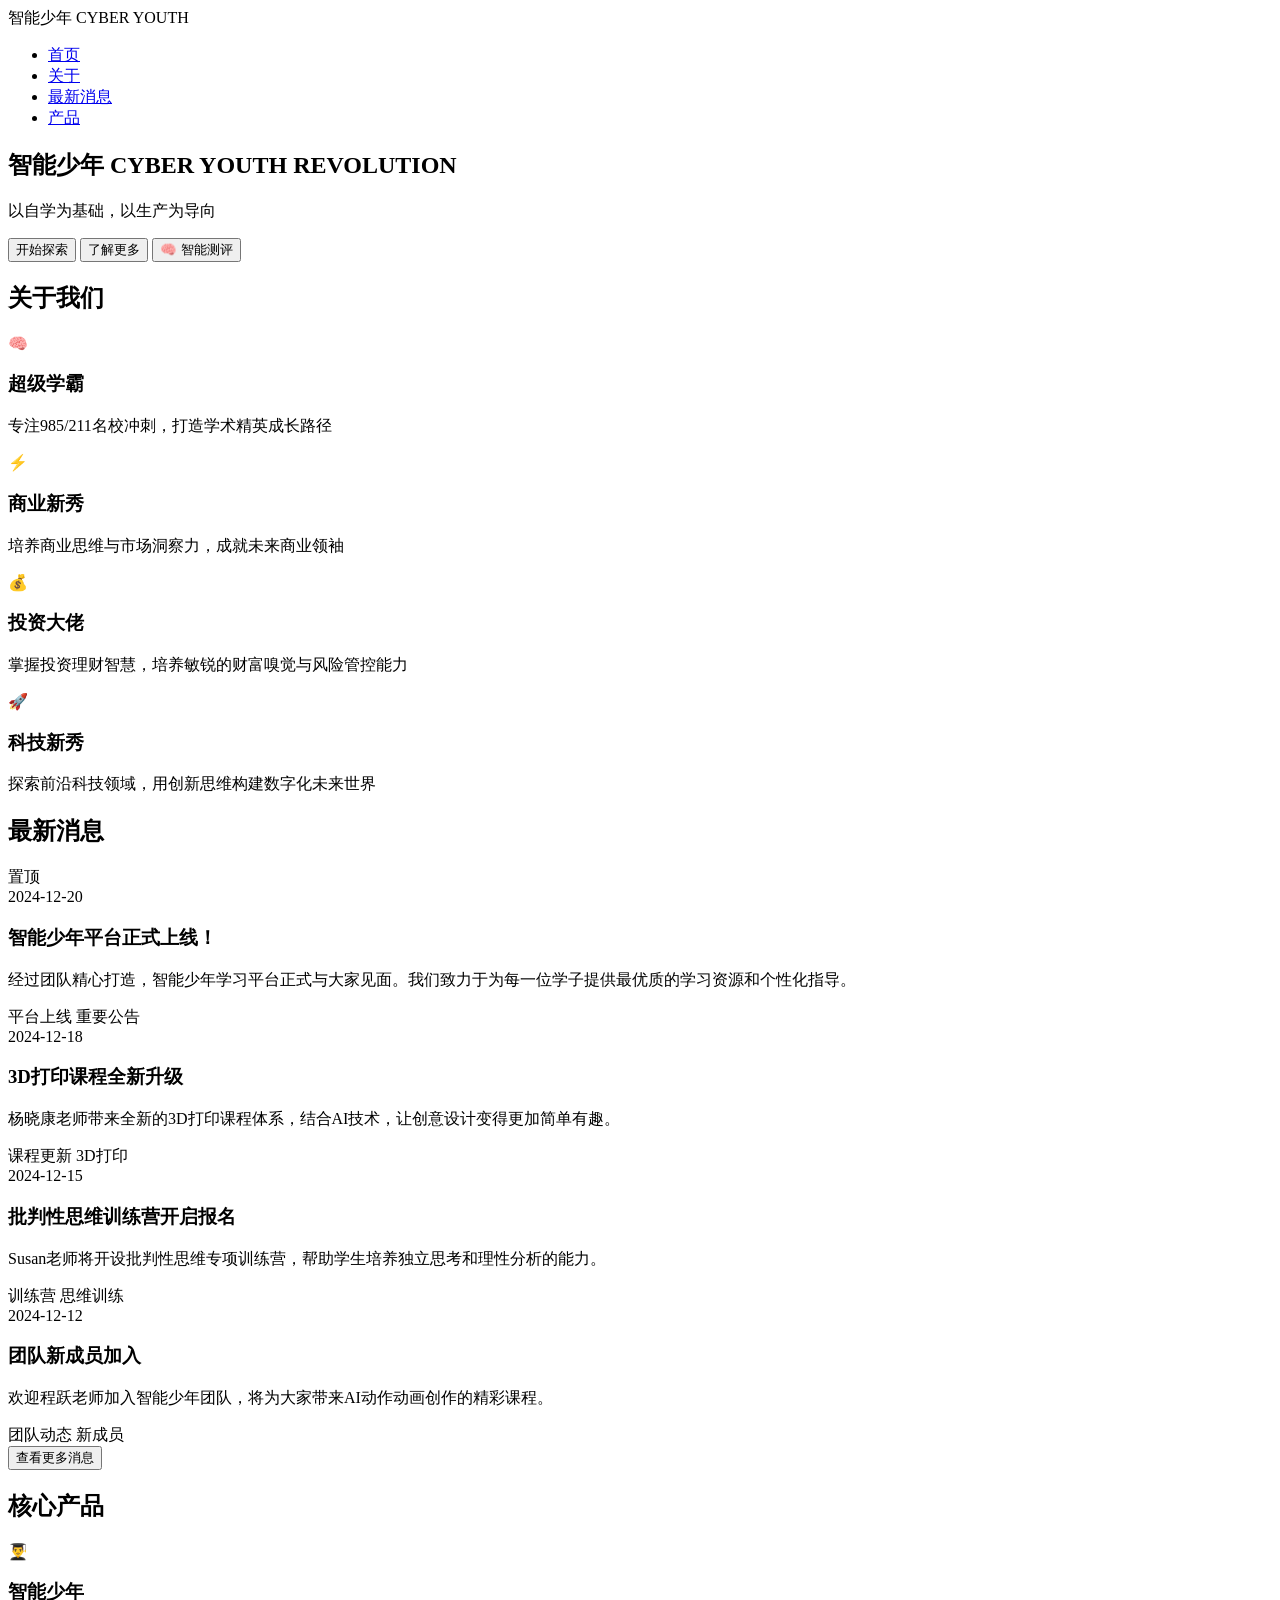
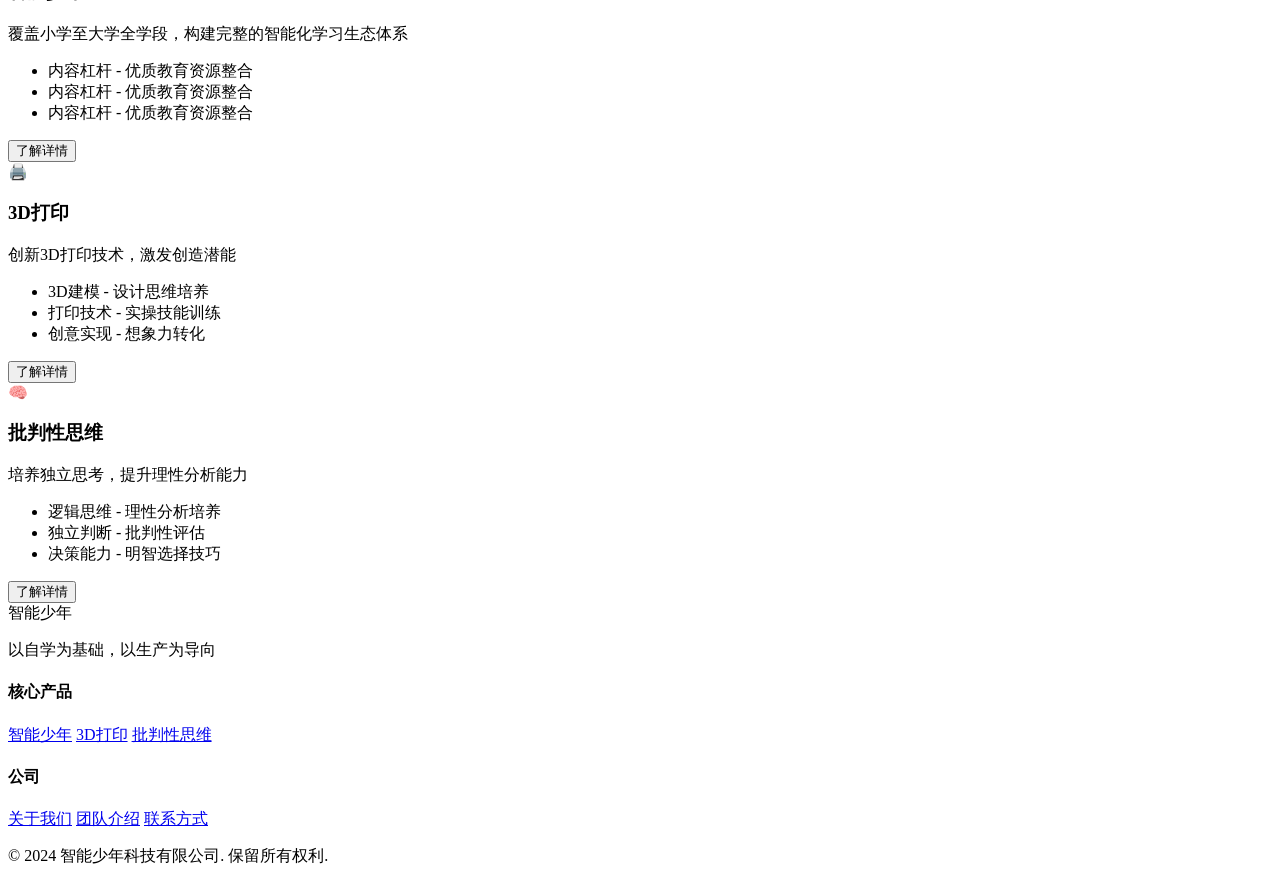
==== commit d946c3bb: "Move main site files to root directory" ====
--- a/index.html
+++ b/index.html
@@ -4,7 +4,7 @@
     <meta charset="UTF-8">
     <meta name="viewport" content="width=device-width, initial-scale=1.0">
     <title>智能少年 - Cyber Youth</title>
-    <link rel="stylesheet" href="style.css">
+    <link rel="stylesheet" href="../script3/style.css">
     <link href="https://fonts.googleapis.com/css2?family=Orbitron:wght@400;700;900&family=Rajdhani:wght@300;400;600;700&display=swap" rel="stylesheet">
 </head>
 <body>
@@ -242,7 +242,7 @@
                         </div>
                     </div>
                     <div class="detail-visual">
-                        <img src="Wentao.png" alt="Wentao" class="detail-image">
+                        <img src="../../img/wentao img/Wentao.png" alt="Wentao" class="detail-image">
                     </div>
                 </div>
                 <div class="performance-stats">
@@ -264,7 +264,7 @@
     </section>
 
     <!-- 量子网络详细页面 -->
-    <section id="product-detail-super-scholar" class="product-detail-section" style="display: none;">
+    <section id="product-detail-super-scholar" class="product-detail-section super-scholar-detail-section" style="display: none;">
         <div class="container">
             <div class="detail-header">
                  <button class="back-btn back-to-main">← 返回上一页</button>
@@ -289,7 +289,7 @@
                         </div>
                     </div>
                     <div class="detail-visual">
-                        <img src="Xiaokang.png" alt="Xiaokang" class="detail-image">
+                        <img src="../../img/xiaokang img/Xiaokang.png" alt="Xiaokang" class="detail-image">
                     </div>
                 </div>
                 <div class="performance-stats">
@@ -336,7 +336,7 @@
                         </div>
                     </div>
                     <div class="detail-visual">
-                        <img src="Susan.png" alt="Susan" class="detail-image">
+                        <img src="../../img/susan img/Susan.png" alt="Susan" class="detail-image">
                     </div>
                 </div>
                 <div class="performance-stats">
@@ -375,7 +375,7 @@
                 <div class="team-grid">
                     <div class="team-member">
                         <div class="member-avatar">
-                            <img src="Wentao.png" alt="文韬老师" class="avatar-img">
+                            <img src="../../img/wentao img/Wentao.png" alt="文韬老师" class="avatar-img">
                         </div>
                         <h4>文韬老师</h4>
                         <p class="member-role">智能少年创始人</p>
@@ -388,7 +388,7 @@
                     </div>
                     <div class="team-member">
                         <div class="member-avatar">
-                            <img src="Xiaokang.png" alt="杨晓康老师" class="avatar-img">
+                            <img src="../../img/xiaokang img/Xiaokang.png" alt="杨晓康老师" class="avatar-img">
                         </div>
                         <h4>杨晓康老师</h4>
                         <p class="member-role">3D打印导师</p>
@@ -401,7 +401,7 @@
                     </div>
                     <div class="team-member">
                         <div class="member-avatar">
-                            <img src="Susan.png" alt="Susan老师" class="avatar-img">
+                            <img src="../../img/susan img/Susan.png" alt="Susan老师" class="avatar-img">
                         </div>
                         <h4>Susan老师</h4>
                         <p class="member-role">批判性思维导师</p>
@@ -465,7 +465,7 @@
                     </div>
                     <div class="team-member">
                         <div class="member-avatar">
-                            <img src="Xiaopeng.jpg" alt="小鹏总监" class="avatar-img">
+                            <img src="../../img/xiaopeng img/Xiaopeng.jpg" alt="小鹏总监" class="avatar-img">
                         </div>
                         <h4>小鹏总监</h4>
                         <p class="member-role">网页开发者</p>
@@ -523,16 +523,16 @@
                 </div>
                 <div class="contact-grid">
                     <div class="contact-item">
+                        <div class="contact-icon">📧</div>
+                        <h4>邮箱地址</h4>
+                        <p>info@smartteen.com</p>
+                        <p>support@smartteen.com</p>
+                    </div>
+                    <div class="contact-item">
                         <div class="contact-icon">🏢</div>
                         <h4>公司地址</h4>
                         <p>广东省深圳市南山区科技园</p>
                         <p>卫星大厦 9楼912办公室</p>
-                    </div>
-                    <div class="contact-item">
-                        <div class="contact-icon">📧</div>
-                        <h4>邮箱地址</h4>
-                        <p>info@smartteen.com</p>
-                        <p>support@smartteen.com</p>
                     </div>
                     <div class="contact-item">
                         <div class="contact-icon">📱</div>
@@ -653,11 +653,11 @@
                             <h3>项目文档</h3>
                         </div>
                         <div class="resource-preview">
-                            <iframe src="6.pdf" width="100%" height="400px" frameborder="0"></iframe>
+                            <iframe src="../../document/document/6.pdf" width="100%" height="400px" frameborder="0"></iframe>
                         </div>
                         <div class="resource-actions">
-                            <a href="6.pdf" target="_blank" class="btn-download">下载PDF</a>
-                            <a href="6.pdf" target="_blank" class="btn-view">全屏查看</a>
+                            <a href="../../document/document/6.pdf" target="_blank" class="btn-download">下载PDF</a>
+            <a href="../../document/document/6.pdf" target="_blank" class="btn-view">全屏查看</a>
                         </div>
                     </div>
                     
@@ -668,12 +668,12 @@
                         </div>
                         <div class="resource-preview">
                             <video controls width="100%" height="400px">
-                                <source src="bot.mp4" type="video/mp4">
+                                <source src="../../video/video/bot.mp4" type="video/mp4">
                                 您的浏览器不支持视频播放。
                             </video>
                         </div>
                         <div class="resource-actions">
-                            <a href="bot.mp4" download class="btn-download">下载视频</a>
+                            <a href="../../video/video/bot.mp4" download class="btn-download">下载视频</a>
                             <button class="btn-fullscreen" onclick="toggleFullscreen(this.parentElement.previousElementSibling.querySelector('video'))">全屏播放</button>
                         </div>
                     </div>
@@ -732,7 +732,7 @@
                     <div class="team-showcase">
                         <div class="mentor-card">
                             <div class="mentor-avatar">
-                                <img src="Wentao.png" alt="文韬老师" class="mentor-img">
+                                <img src="../../img/wentao img/Wentao.png" alt="文韬老师" class="mentor-img">
                             </div>
                             <div class="mentor-info">
                                 <h4>文韬老师</h4>
@@ -819,7 +819,7 @@
                     <div class="team-showcase">
                         <div class="mentor-card">
                             <div class="mentor-avatar">
-                                <img src="Wentao.png" alt="文韬老师" class="mentor-img">
+                                <img src="../../img/wentao img/Wentao.png" alt="文韬老师" class="mentor-img">
                             </div>
                             <div class="mentor-info">
                                 <h4>文韬老师</h4>
@@ -906,7 +906,7 @@
                     <div class="team-showcase">
                         <div class="mentor-card">
                             <div class="mentor-avatar">
-                                <img src="Wentao.png" alt="文韬老师" class="mentor-img">
+                                <img src="../../img/wentao img/Wentao.png" alt="文韬老师" class="mentor-img">
                             </div>
                             <div class="mentor-info">
                                 <h4>文韬老师</h4>
@@ -993,7 +993,7 @@
                     <div class="team-showcase">
                         <div class="mentor-card">
                             <div class="mentor-avatar">
-                                <img src="Xiaokang.png" alt="杨晓康老师" class="mentor-img">
+                                <img src="../../img/xiaokang img/Xiaokang.png" alt="杨晓康老师" class="mentor-img">
                             </div>
                             <div class="mentor-info">
                                 <h4>杨晓康老师</h4>
@@ -1009,7 +1009,7 @@
                         
                         <div class="mentor-card">
                             <div class="mentor-avatar">
-                                <img src="Wentao.png" alt="文韬老师" class="mentor-img">
+                                <img src="../../img/wentao img/Wentao.png" alt="文韬老师" class="mentor-img">
                             </div>
                             <div class="mentor-info">
                                 <h4>文韬老师</h4>
@@ -1191,6 +1191,6 @@
         </div>
     </footer>
 
-    <script src="script.js"></script>
+    <script src="../script2/script.js"></script>
 </body>
 </html>
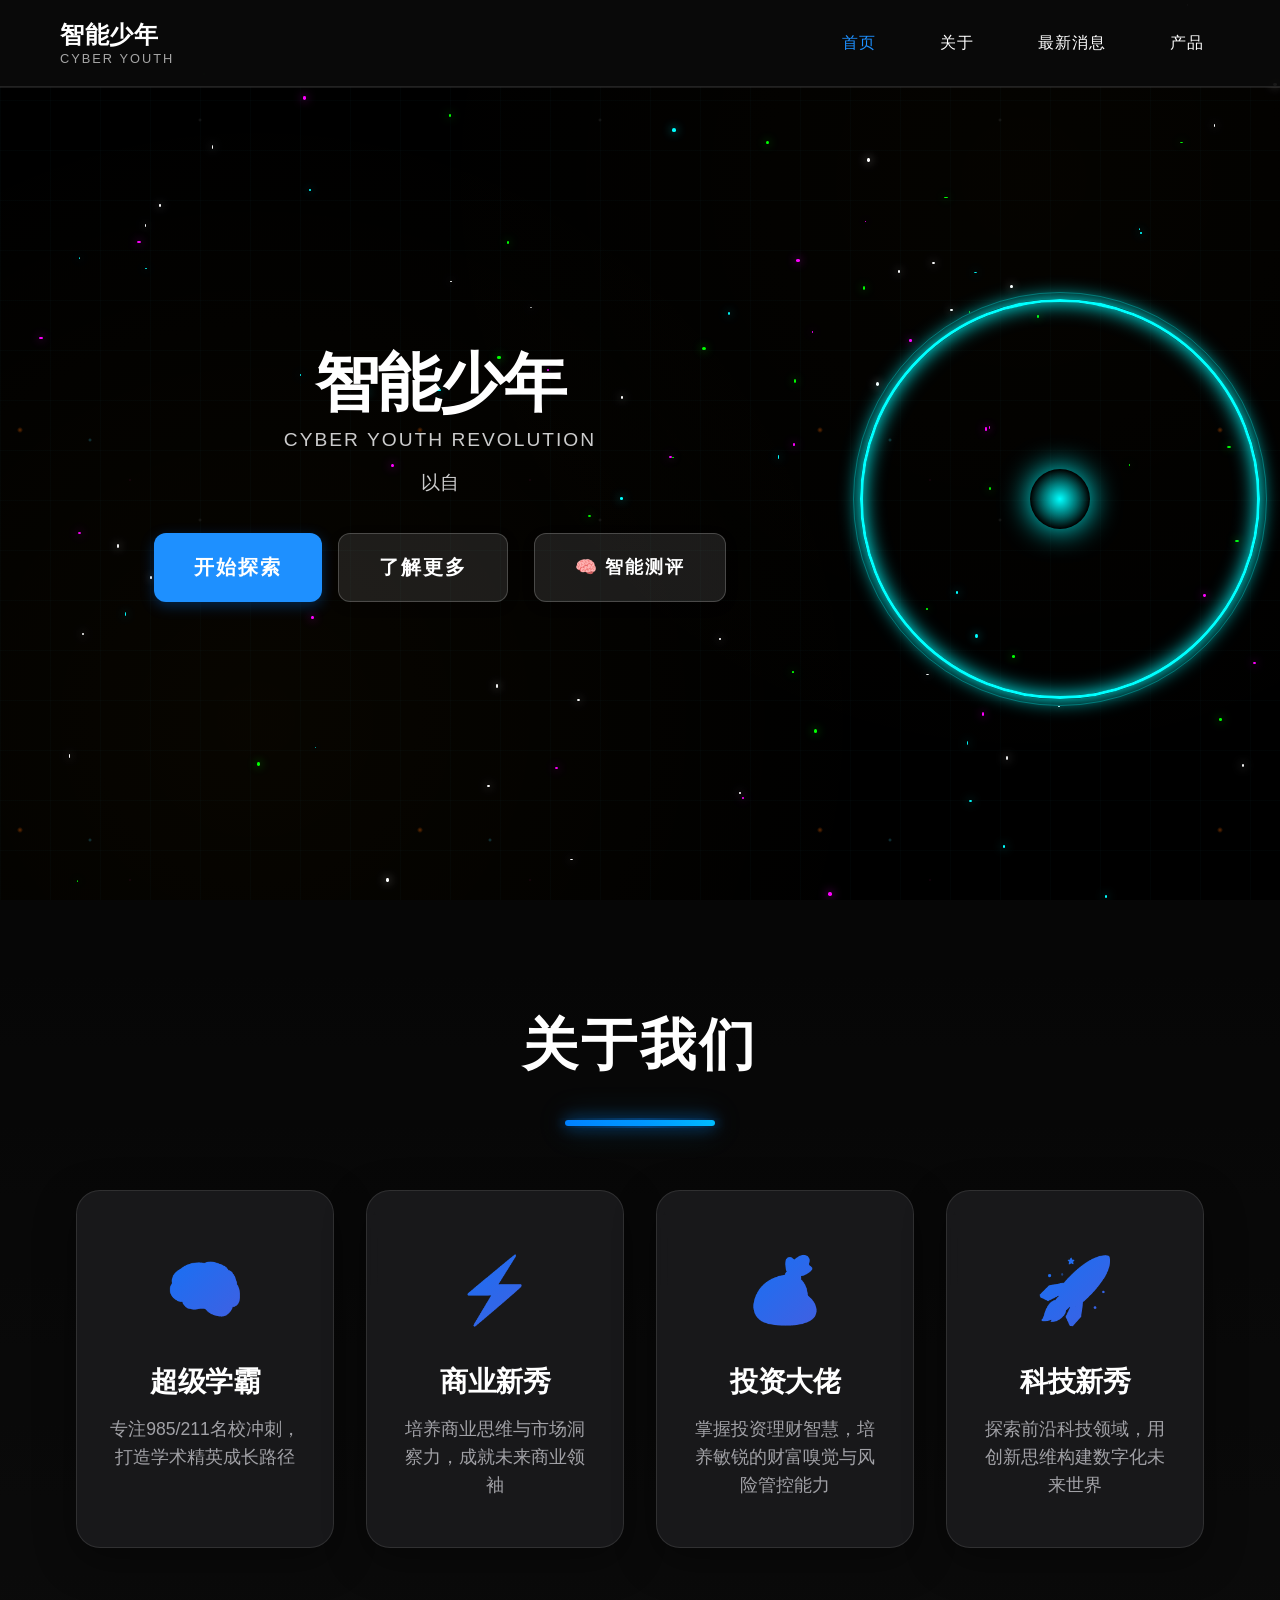
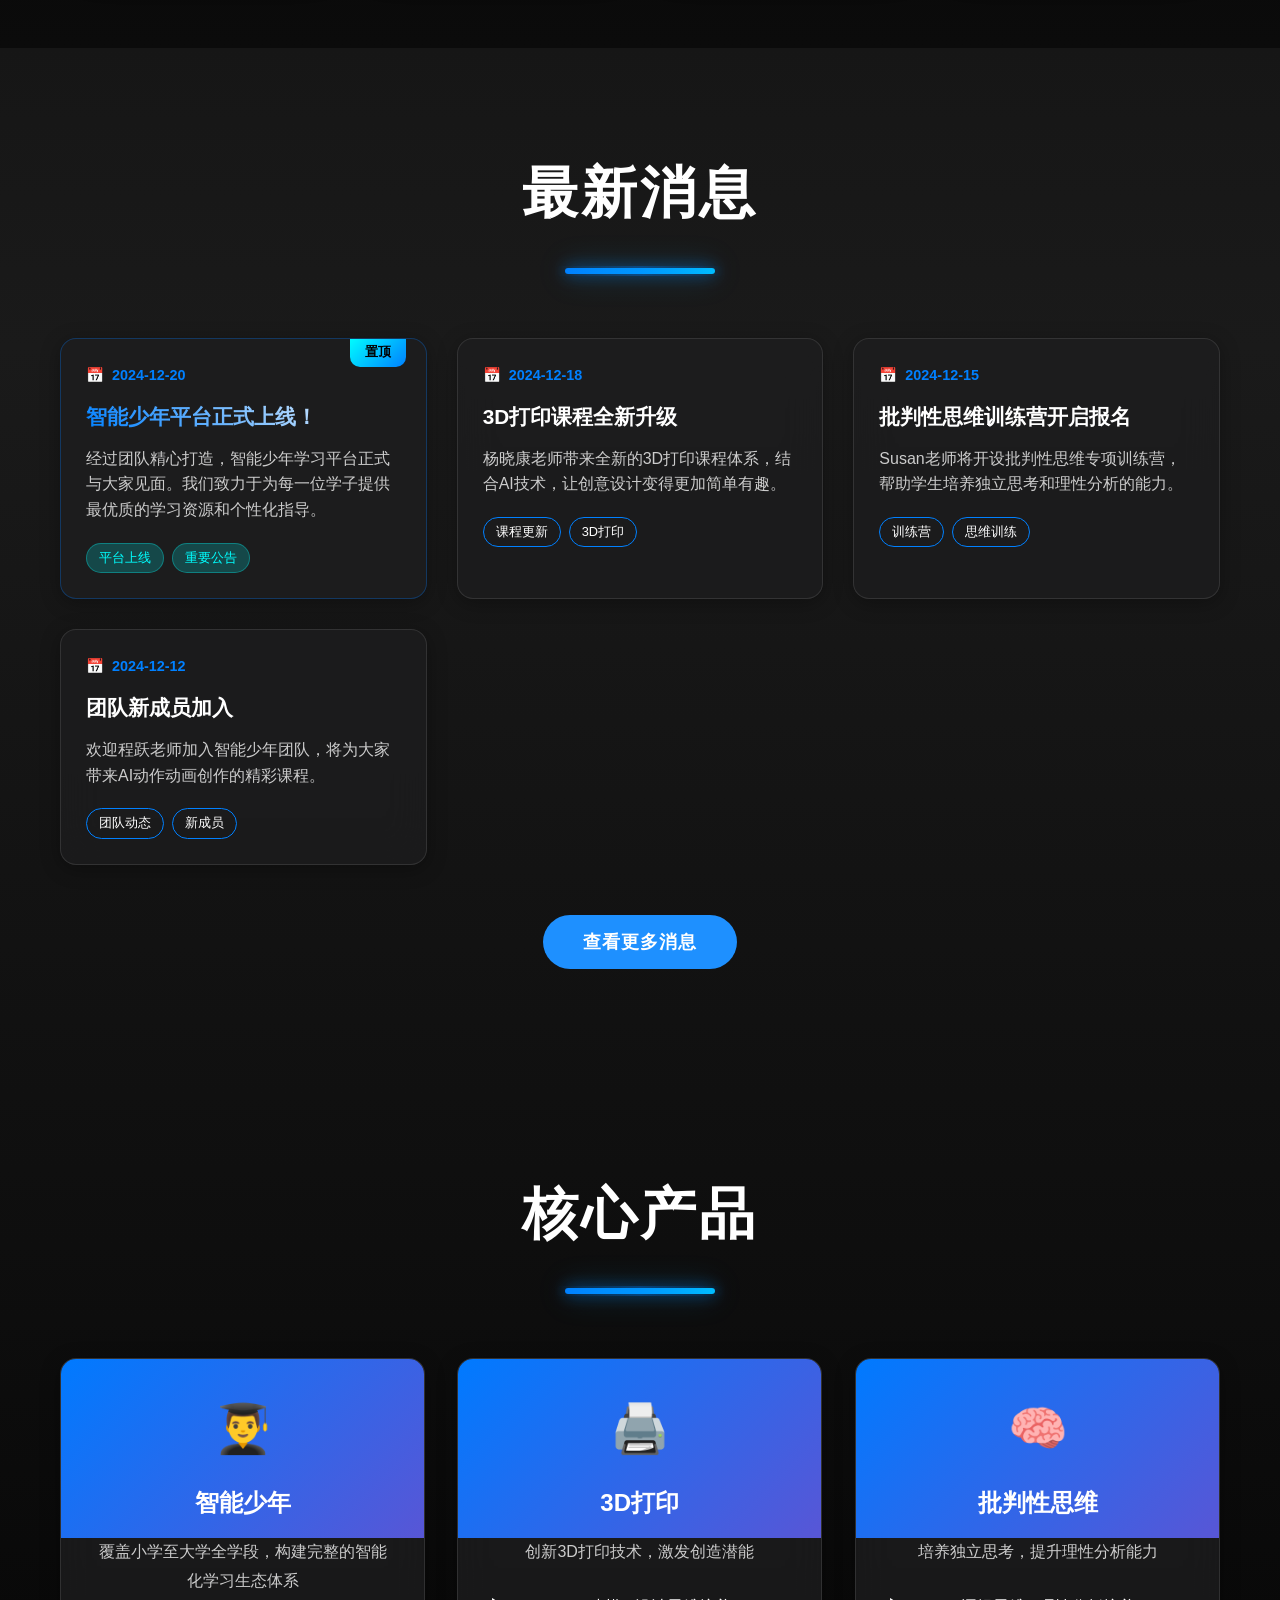
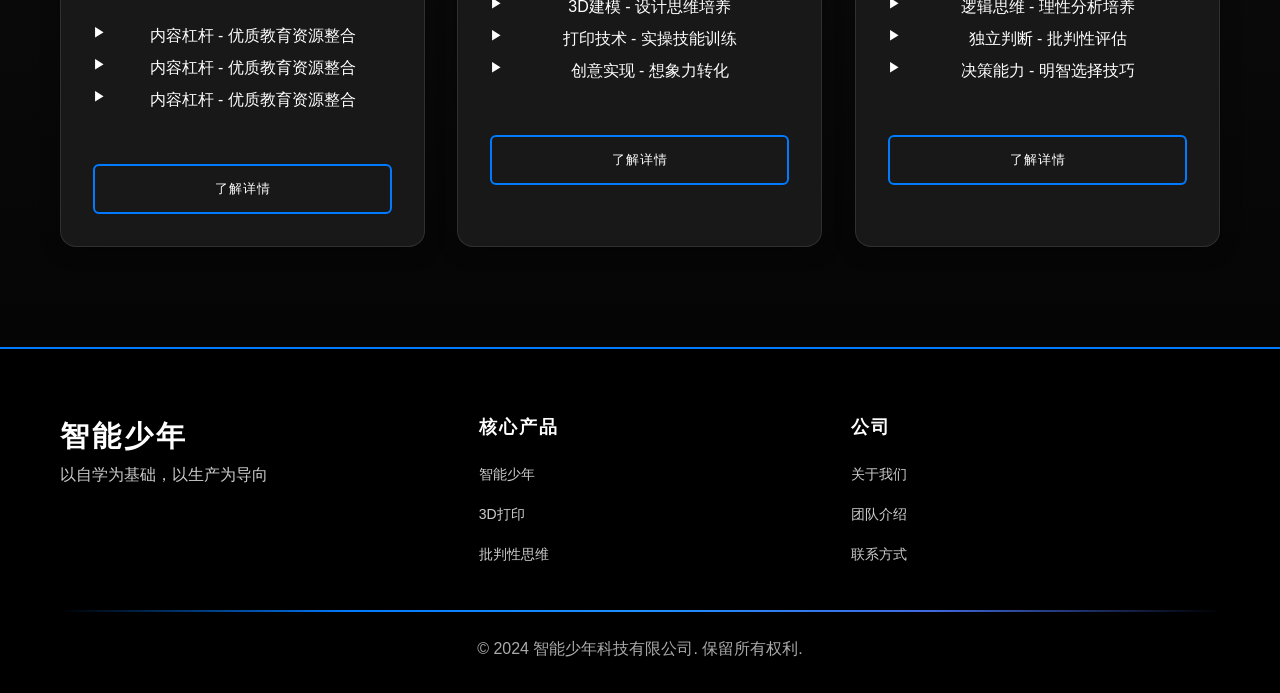
==== commit dacaac8c: "Update paths and move CSS/JS to root" ====
--- a/index.html
+++ b/index.html
@@ -4,7 +4,7 @@
     <meta charset="UTF-8">
     <meta name="viewport" content="width=device-width, initial-scale=1.0">
     <title>智能少年 - Cyber Youth</title>
-    <link rel="stylesheet" href="../script3/style.css">
+    <link rel="stylesheet" href="style.css">
     <link href="https://fonts.googleapis.com/css2?family=Orbitron:wght@400;700;900&family=Rajdhani:wght@300;400;600;700&display=swap" rel="stylesheet">
 </head>
 <body>
@@ -590,7 +590,7 @@
                                         </feMerge>
                                     </filter>
                                 </defs>
-                                <path d="M8.691 2.188C3.891 2.188 0 5.476 0 9.53c0 2.212 1.17 4.203 3.002 5.55a.59.59 0 0 1 .213.665l-.39 1.48c-.019.07-.048.141-.048.213 0 .163.13.295.29.295a.326.326 0 0 0 .167-.054l1.903-1.114a.864.864 0 0 1 .717-.098 10.16 10.16 0 0 0 2.837.403c.276 0 .543-.027.811-.05-.857-2.578.157-4.972 1.932-6.446 1.703-1.415 4.882-1.900 7.852.24-.71-2.358-3.664-4.416-8.596-4.416zM5.785 7.75c.474 0 .857.383.857.857s-.383.857-.857.857-.857-.383-.857-.857.383-.857.857-.857zm5.812 0c.474 0 .857.383.857.857s-.383.857-.857.857-.857-.383-.857-.857.383-.857.857-.857z" fill="url(#wechatGradient)" filter="url(#glow)"/>
+                                <path d="M8.691 2.188C3.891 2.188 0 5.476 0 9.53c0 2.212 1.17 4.203 3.002 5.55a.59.59 0 0 1 .213.665l-.39 1.48c-.019.07-.048.141-.048.213 0 .163.13.295.29.295a.326.326 0 0 0 .167-.054l1.903-1.114a.864.864 0 0 1 .717-.098 10.16 10.16 0 0 0 2.837.403c.276 0 .543-.027.811-.05-.857-2.578.157-4.972 1.932-6.446 1.703-1.415 4.882-1.900 7.852.24-.71-2.358-3.664-4.416-8.596-4.416zM5.785 7.75c.474 0 .857.383.857.857s-.383.857-.857.857-.857-.383-.857-.857.383-.857.857-.857zm5.812 0c.474 0 .857.383.857.857s-.383.857-.857.857-.857-.383-.857-.857.383-.857.857-.857zm5.812 0c.474 0 .857.383.857.857s-.383.857-.857.857-.857-.383-.857-.857.383-.857.857-.857z" fill="url(#wechatGradient)" filter="url(#glow)"/>
                                 <path d="M23.759 16.077c0-3.204-3.218-5.816-7.163-5.816-4.025 0-7.292 2.612-7.292 5.816 0 3.204 3.267 5.816 7.292 5.816a8.563 8.563 0 0 0 2.292-.312c.203-.054.408-.027.581.081l1.518.888a.264.264 0 0 0 .135.043c.13 0 .234-.104.234-.234 0-.057-.023-.113-.038-.17l-.312-1.18a.472.472 0 0 1 .17-.531c1.462-1.073 2.383-2.662 2.383-4.401zm-9.38-1.072c-.474 0-.857.383-.857.857s.383.857.857.857.857-.383.857-.857-.383-.857-.857-.857zm4.595 0c-.474 0-.857.383-.857.857s.383.857.857.857-.857-.383-.857-.857-.383-.857-.857-.857z" fill="url(#wechatGradient)" filter="url(#glow)"/>
                             </svg>
                         </a>
@@ -998,7 +998,7 @@
                             <div class="mentor-info">
                                 <h4>杨晓康老师</h4>
                                 <p class="mentor-title">技术架构专家</p>
-                                <p class="mentor-desc">资深软件工程师，在人工智能、机器学习和全栈开发领域有丰富经验。专注于培养学生的编程能力和技术创新思维。</p>
+                                <p class="mentor-desc">资深软件工程师，在人工智能、机器学习和全栈开发领域有丰富经验。专注于培养学生的编程能力和创新思维思维。</p>
                                 <div class="mentor-achievements">
                                     <span class="achievement-tag">技术专家</span>
                                     <span class="achievement-tag">AI导师</span>
@@ -1191,6 +1191,6 @@
         </div>
     </footer>
 
-    <script src="../script2/script.js"></script>
+    <script src="script.js"></script>
 </body>
 </html>
--- a/style.css
+++ b/style.css
@@ -0,0 +1,3896 @@
+/* 全局样式 - Rockstar GTA VI风格 */
+* {
+    margin: 0;
+    padding: 0;
+    box-sizing: border-box;
+}
+
+/* 性能优化：减少动画在低性能设备上的影响 */
+@media (prefers-reduced-motion: reduce) {
+    *, *::before, *::after {
+        animation-duration: 0.01ms !important;
+        animation-iteration-count: 1 !important;
+        transition-duration: 0.01ms !important;
+    }
+}
+
+/* 在移动设备上简化动画 */
+@media (max-width: 768px) {
+    .cyber-bg::before,
+    .grid-lines,
+    .floating-particles {
+        animation-duration: 60s;
+    }
+}
+
+/* 页面切换性能优化 - 使用CSS类控制显示隐藏 */
+/* 隐藏所有详情页面（默认状态） */
+.business-star-detail-section,
+.investment-master-detail-section,
+.tech-star-detail-section {
+    display: none !important;
+}
+
+/* 显示商业新秀页面时隐藏主页面 */
+body.show-business-star .hero-section,
+body.show-business-star .about-section,
+body.show-business-star .news-section,
+body.show-business-star .products-section,
+body.show-business-star .footer {
+    display: none !important;
+}
+
+body.show-business-star .business-star-detail-section {
+    display: block !important;
+}
+
+/* 显示投资大佬页面时隐藏主页面 */
+body.show-investment-master .hero-section,
+body.show-investment-master .about-section,
+body.show-investment-master .news-section,
+body.show-investment-master .products-section,
+body.show-investment-master .footer {
+    display: none !important;
+}
+
+body.show-investment-master .investment-master-detail-section {
+    display: block !important;
+}
+
+/* 显示科技新秀页面时隐藏主页面 */
+body.show-tech-star .hero-section,
+body.show-tech-star .about-section,
+body.show-tech-star .news-section,
+body.show-tech-star .products-section,
+body.show-tech-star .footer {
+    display: none !important;
+}
+
+body.show-tech-star .tech-star-detail-section {
+    display: block !important;
+}
+
+body {
+    font-family: -apple-system, BlinkMacSystemFont, 'Segoe UI', Roboto, sans-serif;
+    background: 
+        linear-gradient(180deg, #000000 0%, #1a1a1a 50%, #000000 100%);
+    color: #ffffff;
+    overflow-x: hidden;
+    line-height: 1.6;
+    font-weight: 400;
+    position: relative;
+}
+
+body::before {
+    content: '';
+    position: fixed;
+    top: 0;
+    left: 0;
+    width: 100%;
+    height: 100%;
+    background: 
+        radial-gradient(circle at 20% 20%, rgba(0, 122, 255, 0.1) 0%, transparent 50%),
+        radial-gradient(circle at 80% 80%, rgba(88, 86, 214, 0.08) 0%, transparent 50%);
+    pointer-events: none;
+    z-index: -1;
+}
+
+
+
+.container {
+    max-width: 1200px;
+    margin: 0 auto;
+    padding: 0 20px;
+}
+
+/* Rockstar Games风格背景 */
+.cyber-bg {
+    position: fixed;
+    top: 0;
+    left: 0;
+    width: 100%;
+    height: 100%;
+    z-index: -1;
+    background: #000000;
+    overflow: hidden;
+    will-change: transform;
+}
+
+.cyber-bg::before {
+    content: '';
+    position: absolute;
+    top: 0;
+    left: 0;
+    width: 100%;
+    height: 100%;
+    background: 
+        radial-gradient(circle at 20% 80%, rgba(255, 171, 0, 0.03) 0%, transparent 50%),
+        radial-gradient(circle at 80% 20%, rgba(255, 171, 0, 0.02) 0%, transparent 50%);
+    /* animation: backgroundShift 25s ease-in-out infinite; */ /* 禁用以提升性能 */
+}
+
+@keyframes backgroundShift {
+    0%, 100% { transform: scale(1) rotate(0deg); }
+    50% { transform: scale(1.05) rotate(1deg); }
+}
+
+.grid-lines {
+    position: absolute;
+    top: 0;
+    left: 0;
+    width: 100%;
+    height: 100%;
+    background-image: 
+        linear-gradient(rgba(64, 224, 255, 0.02) 1px, transparent 1px),
+        linear-gradient(90deg, rgba(64, 224, 255, 0.02) 1px, transparent 1px);
+    background-size: 50px 50px;
+    /* animation: gridMove 30s linear infinite; */ /* 禁用以提升性能 */
+    /* will-change: transform; */
+}
+
+@keyframes gridMove {
+    0% { transform: translate(0, 0); }
+    100% { transform: translate(25px, 25px); }
+}
+
+.floating-particles {
+    position: absolute;
+    width: 100%;
+    height: 100%;
+    background-image: 
+        radial-gradient(3px 3px at 20px 30px, rgba(255, 107, 0, 0.4), transparent),
+        radial-gradient(2px 2px at 90px 40px, rgba(64, 224, 255, 0.3), transparent),
+        radial-gradient(1px 1px at 130px 80px, rgba(255, 20, 147, 0.2), transparent),
+        radial-gradient(2px 2px at 200px 120px, rgba(255, 255, 255, 0.1), transparent);
+    background-repeat: repeat;
+    background-size: 400px 400px;
+    /* animation: particleFloat 40s ease-in-out infinite; */ /* 禁用以提升性能 */
+    /* will-change: transform; */
+}
+
+@keyframes particleFloat {
+    0%, 100% { transform: translateY(0px) translateX(0px); }
+    50% { transform: translateY(-8px) translateX(5px); }
+}
+
+/* Rockstar Games导航栏风格 */
+.navbar {
+    position: fixed;
+    top: 0;
+    width: 100%;
+    background: rgba(29, 29, 31, 0.72);
+    backdrop-filter: blur(20px);
+    -webkit-backdrop-filter: blur(20px);
+    border-bottom: 1px solid rgba(255, 255, 255, 0.1);
+    box-shadow: 0 1px 0 rgba(255, 255, 255, 0.1);
+    z-index: 1000;
+    padding: 1rem 0;
+    transition: all 0.3s ease;
+}
+
+.navbar:hover {
+    background: rgba(29, 29, 31, 0.8);
+    border-bottom-color: rgba(255, 255, 255, 0.15);
+}
+
+.nav-container {
+    max-width: 1200px;
+    margin: 0 auto;
+    padding: 0 20px;
+    display: flex;
+    justify-content: space-between;
+    align-items: center;
+}
+
+.logo {
+    display: flex;
+    flex-direction: column;
+}
+
+.logo-text {
+    font-family: -apple-system, BlinkMacSystemFont, 'Segoe UI', Roboto, sans-serif;
+    font-size: 1.5rem;
+    font-weight: 600;
+    color: #ffffff;
+    letter-spacing: 0.5px;
+    transition: all 0.3s ease;
+}
+
+.logo-text:hover {
+    color: #007AFF;
+    transform: translateY(-1px);
+}
+
+
+
+.logo-subtitle {
+    font-size: 0.8rem;
+    color: #cccccc;
+    letter-spacing: 2px;
+    margin-top: -5px;
+    opacity: 0.8;
+}
+
+.nav-menu {
+    display: flex;
+    list-style: none;
+    gap: 2rem;
+}
+
+.nav-link {
+    color: #ffffff;
+    text-decoration: none;
+    font-weight: 500;
+    text-transform: uppercase;
+    letter-spacing: 1px;
+    transition: all 0.3s ease;
+    position: relative;
+    font-family: 'Helvetica Neue', sans-serif;
+    padding: 8px 16px;
+    border-radius: 4px;
+    display: inline-block;
+    min-width: 60px;
+    min-height: 20px;
+    text-align: center;
+    overflow: visible;
+}
+
+.nav-link:hover {
+    color: #1E90FF;
+    background-color: transparent;
+    font-weight: 1000;
+    transform: scale(1.3);
+    transform-origin: center;
+    z-index: 10;
+}
+
+.nav-link.active {
+    color: #00ffff !important;
+    text-shadow: 0 0 10px #00ffff !important;
+}
+
+.nav-link.active::after {
+    width: 100% !important;
+}
+
+/* 首页部分 */
+.hero-section {
+    min-height: 100vh;
+    display: flex;
+    align-items: center;
+    justify-content: center;
+    padding: 100px 20px 50px;
+    position: relative;
+    text-align: center;
+}
+
+.hero-content {
+    max-width: 800px;
+    margin: 0 auto;
+}
+
+.hero-title {
+    font-family: -apple-system, BlinkMacSystemFont, 'Segoe UI', Roboto, sans-serif;
+    font-size: 4rem;
+    font-weight: 700;
+    margin-bottom: 1rem;
+    line-height: 1.1;
+    letter-spacing: -0.02em;
+    position: relative;
+    z-index: 2;
+    transition: all 0.3s ease;
+}
+
+.hero-title:hover {
+    transform: translateY(-2px);
+}
+
+.glitch {
+    position: relative;
+    color: #ffffff;
+    transition: all 0.3s ease;
+}
+
+.glitch:hover {
+    color: #007AFF;
+}
+
+
+
+
+
+.subtitle {
+    display: block;
+    font-size: 1.2rem;
+    color: #cccccc;
+    letter-spacing: 2px;
+    margin-top: 10px;
+    font-weight: 400;
+    text-transform: uppercase;
+}
+
+.hero-description {
+    font-size: 1.2rem;
+    color: #cccccc;
+    margin-bottom: 2rem;
+    line-height: 1.8;
+    font-weight: 500;
+}
+
+.hero-buttons {
+    display: flex;
+    gap: 1rem;
+    flex-wrap: wrap;
+    justify-content: center;
+}
+
+.btn-primary, .btn-secondary {
+    padding: 20px 40px;
+    border: none;
+    border-radius: 12px;
+    font-family: 'Arial Black', sans-serif;
+    font-size: 20px;
+    font-weight: 700;
+    text-transform: uppercase;
+    letter-spacing: 2px;
+    cursor: pointer;
+    transition: all 0.4s cubic-bezier(0.175, 0.885, 0.32, 1.275);
+    position: relative;
+    overflow: hidden;
+    /* backdrop-filter: blur(10px); */ /* 移除以提升性能 */
+    z-index: 1;
+}
+
+.btn-primary::before, .btn-secondary::before {
+    content: '';
+    position: absolute;
+    top: 0;
+    left: -100%;
+    width: 100%;
+    height: 100%;
+    background: linear-gradient(90deg, transparent, rgba(255, 255, 255, 0.2), transparent);
+    transition: left 0.5s;
+    z-index: -1;
+}
+
+.btn-primary:hover::before, .btn-secondary:hover::before {
+    left: 100%;
+}
+
+.btn-primary {
+    background: #1E90FF;
+    color: #ffffff;
+    border: none;
+    border-radius: 12px;
+    box-shadow: 0 4px 14px rgba(0, 122, 255, 0.3);
+    transition: all 0.3s ease;
+}
+
+.btn-primary:hover {
+    background: #4169E1;
+    transform: translateY(-2px);
+    box-shadow: 0 6px 20px rgba(0, 122, 255, 0.4);
+}
+
+.btn-secondary {
+    background: rgba(255, 255, 255, 0.1);
+    backdrop-filter: blur(20px);
+    color: #ffffff;
+    border: 1px solid rgba(255, 255, 255, 0.2);
+    border-radius: 12px;
+    box-shadow: 0 4px 14px rgba(0, 0, 0, 0.1);
+    transition: all 0.3s ease;
+}
+
+.btn-secondary:hover {
+    background: rgba(255, 255, 255, 0.15);
+    border-color: rgba(255, 255, 255, 0.3);
+    transform: translateY(-2px);
+    box-shadow: 0 6px 20px rgba(0, 0, 0, 0.2);
+}
+
+/* Rockstar风格视觉效果 */
+.hero-visual {
+    display: flex;
+    justify-content: center;
+    align-items: center;
+    margin-top: 3rem;
+}
+
+/* Rockstar Games Logo */
+.hologram {
+    position: relative;
+    width: 300px;
+    height: 300px;
+    margin: 0 auto;
+    max-width: 90vw;
+    max-height: 90vw;
+}
+
+.hologram-ring {
+    position: absolute;
+    top: 0;
+    left: 0;
+    width: 100%;
+    height: 100%;
+    border: 3px solid #00ffff;
+    border-radius: 50%;
+    animation: gtaViRotate 4s linear infinite;
+    box-shadow: 
+        0 0 20px #00ffff,
+        inset 0 0 20px #00ffff;
+}
+
+.hologram-ring::before {
+    content: '';
+    position: absolute;
+    top: -10px;
+    left: -10px;
+    right: -10px;
+    bottom: -10px;
+    border: 1px solid rgba(0, 255, 255, 0.3);
+    border-radius: 50%;
+    animation: gtaViRotate 6s linear infinite reverse;
+}
+
+.hologram-core {
+    position: absolute;
+    top: 50%;
+    left: 50%;
+    transform: translate(-50%, -50%);
+    width: 60px;
+    height: 60px;
+    background: radial-gradient(circle, #00ffff 0%, transparent 70%);
+    border-radius: 50%;
+    animation: gtaViPulse 2s ease-in-out infinite;
+    box-shadow: 0 0 30px #00ffff;
+}
+
+@keyframes gtaViRotate {
+    0% { transform: rotate(0deg); }
+    100% { transform: rotate(360deg); }
+}
+
+@keyframes gtaViPulse {
+    0%, 100% { opacity: 0.7; transform: translate(-50%, -50%) scale(1); }
+    50% { opacity: 1; transform: translate(-50%, -50%) scale(1.1); }
+}
+
+.detail-image {
+    width: 350px;
+    height: 350px;
+    object-fit: cover;
+    border-radius: 20px;
+    border: 3px solid #FFAB00;
+    box-shadow: 0 0 20px rgba(255, 171, 0, 0.4);
+    /* animation: imageGlow 3s ease-in-out infinite; */ /* 移除动画以提升性能 */
+    transition: transform 0.3s ease, box-shadow 0.3s ease;
+    position: relative;
+
+}
+
+.detail-image:hover {
+    transform: scale(1.03);
+    box-shadow: 0 0 25px rgba(255, 171, 0, 0.6);
+}
+
+/* @keyframes imageGlow - 已移除以提升性能 */
+
+
+
+/* 通用部分样式 */
+.section-title {
+    text-align: center;
+    margin-bottom: 4rem;
+    position: relative;
+}
+
+.title-text {
+    font-family: 'Arial Black', sans-serif;
+    font-size: 3.8rem;
+    font-weight: 900;
+    color: #ffffff;
+    text-transform: uppercase;
+    letter-spacing: 3px;
+    position: relative;
+    display: inline-block;
+    transition: all 0.3s ease;
+    text-rendering: optimizeLegibility;
+    -webkit-font-smoothing: antialiased;
+    -moz-osx-font-smoothing: grayscale;
+}
+
+/* @keyframes titleGlow - 已移除以提升性能 */
+
+.title-text:hover {
+    color: #007AFF;
+}
+
+.title-line {
+    display: block;
+    width: 150px;
+    height: 6px;
+    background: linear-gradient(90deg, #0080ff 0%, #00bfff 50%, #007fff 100%);
+    background-size: 200% 100%;
+    margin: 30px auto;
+    border-radius: 3px;
+    position: relative;
+    /* animation: lineShift 2s ease-in-out infinite; */ /* 禁用以提升性能 */
+    box-shadow: 
+        0 0 15px rgba(0, 128, 255, 0.6),
+        0 0 30px rgba(0, 191, 255, 0.4);
+}
+
+.title-line::before {
+    content: '';
+    position: absolute;
+    top: -2px;
+    left: -10px;
+    right: -10px;
+    bottom: -2px;
+    background: linear-gradient(90deg, transparent, rgba(0, 128, 255, 0.3), transparent);
+    border-radius: 5px;
+    animation: lineGlow 2s ease-in-out infinite;
+}
+
+@keyframes lineShift {
+    0%, 100% { background-position: 0% 50%; }
+    50% { background-position: 100% 50%; }
+}
+
+@keyframes lineGlow {
+    0%, 100% { opacity: 0.5; }
+    50% { opacity: 1; }
+}
+
+/* 介绍部分 - Apple风格卡片配原背景 */
+.about-section {
+    padding: 100px 0;
+    background: rgba(0, 0, 0, 0.5);
+    text-align: center;
+}
+
+.about-grid {
+    display: grid;
+    grid-template-columns: repeat(auto-fit, minmax(320px, 1fr));
+    gap: 2.5rem;
+    max-width: 1400px;
+    margin: 0 auto;
+    padding: 0 1rem;
+}
+
+@media (min-width: 768px) {
+    .about-grid {
+        grid-template-columns: repeat(2, 1fr);
+        gap: 3rem;
+    }
+}
+
+@media (min-width: 1200px) {
+    .about-grid {
+        grid-template-columns: repeat(4, 1fr);
+        gap: 2rem;
+    }
+}
+
+.about-card {
+    background: rgba(28, 28, 30, 0.85);
+    backdrop-filter: blur(20px);
+    border: 1px solid rgba(255, 255, 255, 0.1);
+    border-radius: 24px;
+    padding: 3rem 2rem;
+    text-align: center;
+    transition: all 0.4s cubic-bezier(0.25, 0.46, 0.45, 0.94);
+    position: relative;
+    overflow: hidden;
+    box-shadow: 0 12px 40px rgba(0, 0, 0, 0.4);
+    cursor: pointer;
+}
+
+.about-card::before {
+    content: '';
+    position: absolute;
+    top: 0;
+    left: 0;
+    right: 0;
+    bottom: 0;
+    background: linear-gradient(135deg, rgba(0, 122, 255, 0.05), rgba(88, 86, 214, 0.05));
+    opacity: 0;
+    transition: opacity 0.4s ease;
+}
+
+.about-card:hover::before {
+    opacity: 1;
+}
+
+.about-card:hover {
+    transform: translateY(-8px) scale(1.02);
+    box-shadow: 0 20px 60px rgba(0, 0, 0, 0.6);
+    border-color: rgba(0, 122, 255, 0.5);
+    background: rgba(28, 28, 30, 0.95);
+}
+
+.card-icon {
+    font-size: 4rem;
+    margin-bottom: 1.5rem;
+    background: linear-gradient(135deg, #007AFF, #5856D6);
+    -webkit-background-clip: text;
+    -webkit-text-fill-color: transparent;
+    background-clip: text;
+    filter: none;
+    transition: transform 0.3s ease;
+}
+
+.about-card:hover .card-icon {
+    transform: scale(1.1);
+}
+
+.about-card h3 {
+    font-family: -apple-system, BlinkMacSystemFont, 'Segoe UI', Roboto, sans-serif;
+    font-size: 1.75rem;
+    font-weight: 600;
+    color: #ffffff;
+    margin-bottom: 1rem;
+    text-transform: none;
+    letter-spacing: -0.5px;
+    line-height: 1.2;
+    transition: color 0.3s ease;
+}
+
+.about-card h3:hover {
+    color: #0080ff;
+}
+
+.about-card p {
+    color: #a1a1a6;
+    line-height: 1.6;
+    font-weight: 400;
+    font-size: 1.1rem;
+    font-family: -apple-system, BlinkMacSystemFont, 'Segoe UI', Roboto, sans-serif;
+    margin: 0;
+}
+
+/* 产品部分 - Rockstar风格 */
+.products-section {
+    padding: 100px 0;
+    text-align: center;
+}
+
+.products-grid {
+    display: grid;
+    grid-template-columns: repeat(auto-fit, minmax(350px, 1fr));
+    gap: 2rem;
+}
+
+.product-card {
+    background: rgba(29, 29, 31, 0.8);
+    backdrop-filter: blur(20px);
+    border: 1px solid rgba(255, 255, 255, 0.1);
+    border-radius: 16px;
+    padding: 0;
+    transition: all 0.3s ease;
+    overflow: hidden;
+    position: relative;
+    box-shadow: 0 4px 20px rgba(0, 0, 0, 0.3);
+}
+
+.product-card:hover {
+    transform: translateY(-4px);
+    border-color: rgba(255, 255, 255, 0.2);
+    box-shadow: 0 8px 30px rgba(0, 0, 0, 0.4);
+}
+
+.product-header {
+    background: linear-gradient(135deg, #007AFF, #5856D6);
+    padding: 2rem 2rem 1rem;
+    text-align: center;
+}
+
+.product-icon {
+    font-size: 3rem;
+    margin-bottom: 1rem;
+    color: #ffffff;
+}
+
+/* 简洁的图标效果 */
+.animated-icon {
+    transition: transform 0.3s ease;
+}
+
+.computer-card:hover .animated-icon {
+    transform: scale(1.1);
+}
+
+.product-card h3 {
+    font-family: -apple-system, BlinkMacSystemFont, 'Segoe UI', Roboto, sans-serif;
+    font-size: 1.5rem;
+    color: #ffffff;
+    transition: color 0.3s ease;
+}
+
+.product-card h3:hover {
+    color: #0080ff;
+    margin-bottom: 1rem;
+    letter-spacing: -0.01em;
+    font-weight: 600;
+}
+
+.product-content {
+    padding: 0 2rem 1rem;
+}
+
+.product-content p {
+    color: #cccccc;
+    margin-bottom: 1.5rem;
+    line-height: 1.8;
+    font-weight: 500;
+}
+
+.feature-list {
+    list-style: none;
+    margin-bottom: 2rem;
+}
+
+.feature-list li {
+    color: #ffffff;
+    padding: 0.2rem 0;
+    position: relative;
+    padding-left: 20px;
+    font-weight: 500;
+}
+
+.feature-list li::before {
+    content: '▶';
+    position: absolute;
+    left: 0;
+    color: #ffffff;
+    font-size: 0.8rem;
+}
+
+.product-footer {
+    padding: 0 2rem 2rem;
+}
+
+.btn-product {
+    width: 100%;
+    padding: 15px;
+    background: transparent;
+    border: 2px solid #007AFF;
+    color: #ffffff;
+    border-radius: 6px;
+    font-family: 'Helvetica Neue', sans-serif;
+    font-weight: 500;
+    text-transform: uppercase;
+    letter-spacing: 1px;
+    cursor: pointer;
+    transition: all 0.3s ease;
+}
+
+.btn-product:hover {
+    background: linear-gradient(90deg, #007AFF, #1E90FF, #4169E1);
+    color: #ffffff;
+    transform: translateY(-2px);
+}
+
+/* 页脚 - Rockstar Games风格 */
+.footer {
+    background: #000000;
+    border-top: 2px solid #007AFF;
+    padding: 4rem 0 2rem;
+    position: relative;
+}
+
+
+
+.footer-content {
+    display: grid;
+    grid-template-columns: 1fr 2fr;
+    gap: 3rem;
+    margin-bottom: 2rem;
+}
+
+.footer-logo .logo-text {
+    font-family: 'Arial Black', sans-serif;
+    font-size: 1.8rem;
+    font-weight: 900;
+    color: #ffffff;
+    text-transform: uppercase;
+    letter-spacing: 3px;
+    position: relative;
+    z-index: 2;
+    transition: all 0.3s ease;
+}
+
+.footer-logo .logo-text:hover {
+    color: #007AFF;
+}
+
+.footer-logo p {
+    color: #cccccc;
+    margin-top: 0.2rem;
+    font-weight: 500;
+}
+
+.footer-links {
+    display: grid;
+    grid-template-columns: repeat(auto-fit, minmax(150px, 1fr));
+    gap: 0.2rem;
+}
+
+.link-group h4 {
+    color: #ffffff;
+    margin-bottom: 1rem;
+    font-family: 'Arial Black', sans-serif;
+    text-transform: uppercase;
+    letter-spacing: 2px;
+    font-size: 18px;
+    position: relative;
+    z-index: 2;
+}
+
+.link-group a {
+    display: block;
+    color: #cccccc;
+    text-decoration: none;
+    margin-bottom: 0.5rem;
+    transition: all 0.3s ease;
+    font-weight: 500;
+    position: relative;
+    padding: 0.3rem 0;
+    z-index: 2;
+    font-size: 14px;
+}
+
+.link-group a::before {
+    content: '';
+    position: absolute;
+    left: 0;
+    bottom: 0;
+    width: 0;
+    height: 2px;
+    background: linear-gradient(90deg, #0080ff, #ffffff);
+    transition: width 0.3s ease;
+}
+
+.link-group a:hover {
+    color: #40E0FF;
+    text-shadow: 0 0 12px #40E0FF;
+    transform: translateX(5px);
+}
+
+.link-group a:hover::before {
+    width: 100%;
+}
+
+.footer-bottom {
+    text-align: center;
+    padding-top: 1.5rem;
+    border-top: 2px solid transparent;
+    border-image: linear-gradient(90deg, transparent, #007AFF, #1E90FF, #4169E1, transparent) 1;
+    color: #aaaaaa;
+    position: relative;
+    z-index: 2;
+    font-weight: 500;
+}
+
+
+
+@keyframes footerLineGlow {
+    0%, 100% { 
+        box-shadow: 0 0 10px rgba(0, 122, 255, 0.6);
+        opacity: 0.8;
+    }
+    50% { 
+        box-shadow: 0 0 20px rgba(30, 144, 255, 0.8);
+        opacity: 1;
+    }
+}
+
+.footer-bottom-content {
+    display: flex;
+    justify-content: center;
+    align-items: center;
+    flex-wrap: wrap;
+    gap: 20px;
+}
+
+.language-switcher {
+    position: relative;
+    display: inline-block;
+}
+
+.language-dropdown {
+    position: relative;
+    display: inline-block;
+}
+
+.language-toggle {
+    background: linear-gradient(135deg, #1a1a1a, #2d2d2d);
+    border: 1px solid #444;
+    color: #ffffff;
+    cursor: pointer;
+    font-size: 14px;
+    padding: 8px 16px;
+    border-radius: 8px;
+    transition: all 0.3s ease;
+    display: flex;
+    align-items: center;
+    gap: 8px;
+    min-width: 120px;
+    justify-content: space-between;
+    box-shadow: 0 2px 8px rgba(0, 0, 0, 0.3);
+}
+
+.language-toggle:hover {
+    background: linear-gradient(135deg, #2d2d2d, #404040);
+    border-color: #00ffff;
+    box-shadow: 0 4px 16px rgba(0, 255, 255, 0.2);
+    transform: translateY(-1px);
+}
+
+.language-toggle::after {
+    content: '▼';
+    font-size: 10px;
+    transition: transform 0.3s ease;
+}
+
+.language-toggle.active::after {
+    transform: rotate(180deg);
+}
+
+.language-options {
+    position: absolute;
+    top: 100%;
+    right: 0;
+    background: linear-gradient(135deg, #1a1a1a, #2d2d2d);
+    border: 1px solid #444;
+    border-radius: 8px;
+    box-shadow: 0 8px 32px rgba(0, 0, 0, 0.5);
+    z-index: 1000;
+    min-width: 140px;
+    opacity: 0;
+    visibility: hidden;
+    transform: translateY(-10px);
+    transition: all 0.3s ease;
+    backdrop-filter: blur(10px);
+}
+
+.language-options.show {
+    opacity: 1;
+    visibility: visible;
+    transform: translateY(0);
+}
+
+.lang-option {
+    display: block;
+    width: 100%;
+    padding: 12px 16px;
+    background: none;
+    border: none;
+    color: #cccccc;
+    cursor: pointer;
+    font-size: 14px;
+    text-align: left;
+    transition: all 0.3s ease;
+    border-bottom: 1px solid rgba(255, 255, 255, 0.1);
+}
+
+.lang-option:last-child {
+    border-bottom: none;
+    border-radius: 0 0 8px 8px;
+}
+
+.lang-option:first-child {
+    border-radius: 8px 8px 0 0;
+}
+
+.lang-option:hover {
+    background: linear-gradient(135deg, #00ffff20, #ff149320);
+    color: #ffffff;
+    transform: translateX(4px);
+}
+
+.lang-option.active {
+    background: linear-gradient(135deg, #00ffff30, #ff149330);
+    color: #00ffff;
+    font-weight: 600;
+}
+
+.globe-icon {
+    width: 16px;
+    height: 16px;
+    fill: currentColor;
+}
+
+.lang-btn:hover {
+    color: #40E0FF;
+    background-color: rgba(64, 224, 255, 0.1);
+    transform: translateY(-1px);
+}
+
+.lang-btn.active {
+    color: #ffffff;
+    background-color: rgba(255, 171, 0, 0.2);
+    box-shadow: 0 0 10px rgba(255, 171, 0, 0.3);
+}
+
+.lang-separator {
+    color: #555;
+    font-size: 14px;
+    font-weight: 300;
+}
+
+@media (max-width: 768px) {
+    .footer-bottom-content {
+        flex-direction: column;
+        text-align: center;
+        gap: 15px;
+    }
+}
+
+/* 产品详细页面样式 - Rockstar风格 */
+.product-detail-section {
+    min-height: 100vh;
+    padding: 80px 0 50px;
+    background: rgba(0, 0, 0, 0.5);
+    position: relative;
+    text-align: center;
+}
+
+.product-detail-section .container {
+    position: relative;
+}
+
+.detail-header {
+    margin-bottom: 50px;
+    position: relative;
+}
+
+.back-btn {
+    position: fixed !important;
+    left: 20px !important;
+    top: 20px !important;
+    z-index: 1000 !important;
+    background: rgba(255, 171, 0, 0.1) !important;
+    border: 2px solid #0080ff !important;
+    color: #ffffff !important;
+    padding: 12px 25px !important;
+    border-radius: 8px !important;
+    cursor: pointer;
+    font-family: 'Arial Black', sans-serif !important;
+    font-weight: 700 !important;
+    text-transform: uppercase !important;
+    letter-spacing: 1px !important;
+}
+
+.back-btn:hover {
+    background: rgba(255, 171, 0, 0.2);
+}
+
+.detail-title {
+    font-size: 3.5rem;
+    color: #FFAB00;
+    text-align: center;
+    margin: 0 0 30px 0;
+    display: flex;
+    align-items: center;
+    justify-content: center;
+    gap: 20px;
+    font-family: 'Arial Black', sans-serif;
+    text-transform: uppercase;
+    letter-spacing: 2px;
+}
+
+.detail-icon {
+    font-size: 4rem;
+    color: #FFAB00;
+}
+
+.title-text {
+    color: #ffffff;
+}
+
+.detail-content {
+    max-width: 1200px;
+    margin: 0 auto;
+    padding: 40px 20px;
+}
+
+.detail-grid {
+    display: grid;
+    grid-template-columns: 1fr 1fr;
+    gap: 50px;
+    margin-bottom: 50px;
+    align-items: start;
+}
+
+.detail-info h3 {
+    font-size: 2rem;
+    color: #00ffff;
+    margin-bottom: 30px;
+    text-align: left;
+}
+
+.tech-list {
+    display: flex;
+    flex-direction: column;
+    gap: 25px;
+}
+
+.tech-item {
+    background: rgba(0, 255, 255, 0.05);
+    border: 1px solid rgba(0, 255, 255, 0.2);
+    border-radius: 15px;
+    padding: 25px;
+    text-align: left;
+    transition: all 0.3s ease;
+}
+
+.tech-item:hover {
+    background: rgba(0, 255, 255, 0.1);
+    border-color: #00ffff;
+    box-shadow: 0 10px 30px rgba(0, 255, 255, 0.2);
+}
+
+.tech-item h4 {
+    font-size: 1.3rem;
+    color: #ffffff;
+    margin-bottom: 10px;
+    font-family: 'Orbitron', monospace;
+    text-rendering: optimizeLegibility;
+    -webkit-font-smoothing: antialiased;
+    -moz-osx-font-smoothing: grayscale;
+}
+
+.tech-item p {
+    color: #cccccc;
+    line-height: 1.6;
+    margin: 0;
+    text-rendering: optimizeLegibility;
+    -webkit-font-smoothing: antialiased;
+    -moz-osx-font-smoothing: grayscale;
+}
+
+.detail-visual {
+    display: flex;
+    align-items: center;
+    justify-content: center;
+    min-height: 400px;
+}
+
+/* 智能大脑可视化 */
+.brain-visualization {
+    position: relative;
+    width: 300px;
+    height: 300px;
+}
+
+.neural-network {
+    width: 100%;
+    height: 100%;
+    background: rgba(255, 171, 0, 0.1);
+    border: 2px solid;
+    border-image: linear-gradient(45deg, #0080ff, #ffffff) 1;
+    border-radius: 50%;
+    position: relative;
+}
+
+.data-flow {
+    position: absolute;
+    top: 0;
+    left: 0;
+    width: 100%;
+    height: 100%;
+    border: 2px solid;
+    border-image: linear-gradient(45deg, #0080ff, #ffffff) 1;
+    border-radius: 50%;
+}
+
+/* 量子网络可视化 */
+.quantum-visualization {
+    position: relative;
+    width: 300px;
+    height: 300px;
+}
+
+.quantum-nodes {
+    position: absolute;
+    width: 100%;
+    height: 100%;
+}
+
+.quantum-nodes::before,
+.quantum-nodes::after {
+    content: '';
+    position: absolute;
+    width: 20px;
+    height: 20px;
+    background: #FFAB00;
+    border-radius: 50%;
+}
+
+.quantum-nodes::before {
+    top: 20%;
+    left: 20%;
+}
+
+.quantum-nodes::after {
+    bottom: 20%;
+    right: 20%;
+}
+
+.quantum-links {
+    position: absolute;
+    top: 50%;
+    left: 50%;
+    transform: translate(-50%, -50%);
+    width: 200px;
+    height: 200px;
+    border: 2px solid;
+    border-image: linear-gradient(45deg, #0080ff, #ffffff) 1;
+    border-radius: 50%;
+}
+
+/* 能量核心可视化 */
+.energy-visualization {
+    position: relative;
+    width: 300px;
+    height: 300px;
+}
+
+.fusion-core {
+    position: absolute;
+    top: 50%;
+    left: 50%;
+    transform: translate(-50%, -50%);
+    width: 100px;
+    height: 100px;
+    background: #FFAB00;
+    border-radius: 50%;
+    border: 2px solid #000000;
+}
+
+.energy-rings {
+    position: absolute;
+    top: 50%;
+    left: 50%;
+    transform: translate(-50%, -50%);
+    width: 200px;
+    height: 200px;
+    border: 3px solid #FFAB00;
+    border-radius: 50%;
+}
+
+.energy-rings::before,
+.energy-rings::after {
+    content: '';
+    position: absolute;
+    top: 50%;
+    left: 50%;
+    transform: translate(-50%, -50%);
+    border-radius: 50%;
+    border: 2px solid #FFAB00;
+}
+
+.energy-rings::before {
+    width: 150px;
+    height: 150px;
+}
+
+.energy-rings::after {
+    width: 250px;
+    height: 250px;
+}
+
+/* 性能统计 */
+.performance-stats {
+    display: grid;
+    grid-template-columns: repeat(3, 1fr);
+    gap: 30px;
+    margin-top: 50px;
+}
+
+.stat-item {
+    background: rgba(0, 255, 255, 0.05);
+    border: 1px solid rgba(0, 255, 255, 0.3);
+    border-radius: 15px;
+    padding: 30px 20px;
+    text-align: center;
+    transition: all 0.3s ease;
+}
+
+.stat-item:hover {
+    background: rgba(0, 255, 255, 0.1);
+    border-color: #00ffff;
+    box-shadow: 0 10px 30px rgba(0, 255, 255, 0.3);
+    transform: translateY(-10px);
+}
+
+.stat-number {
+    display: block;
+    font-size: 2.5rem;
+    font-weight: bold;
+    color: #ff00ff;
+    margin-bottom: 10px;
+    font-family: 'Orbitron', monospace;
+}
+
+.stat-label {
+    color: #cccccc;
+    font-size: 1rem;
+    text-transform: uppercase;
+    letter-spacing: 1px;
+    font-weight: 600;
+}
+
+/* 响应式设计 - 产品详情页面 */
+@media (max-width: 768px) {
+    .product-detail-section {
+        padding: 60px 0 30px;
+    }
+    
+    .detail-title {
+        font-size: 2.5rem;
+        flex-direction: column;
+        gap: 15px;
+        margin-bottom: 20px;
+    }
+    
+    .detail-content {
+        padding: 30px 15px;
+        margin: 0 10px;
+    }
+    
+    .detail-grid {
+        grid-template-columns: 1fr;
+        gap: 30px;
+        margin-bottom: 30px;
+    }
+    
+    .performance-stats {
+        grid-template-columns: 1fr;
+        gap: 20px;
+        margin-top: 30px;
+    }
+    
+    .stat-item {
+        padding: 30px 15px;
+    }
+    
+    .stat-number {
+        font-size: 2.5rem;
+    }
+    
+    .tech-item {
+        padding: 20px;
+    }
+    
+    .back-btn {
+        left: 10px !important;
+        top: 10px !important;
+        padding: 10px 20px !important;
+        font-size: 0.9rem !important;
+    }
+}
+
+@media (max-width: 480px) {
+    .detail-title {
+        font-size: 2rem;
+    }
+    
+    .stat-number {
+        font-size: 2rem;
+    }
+    
+    .detail-content {
+        padding: 20px 10px;
+    }
+}
+
+/* 团队介绍页面样式 - Rockstar风格 */
+.team-detail-section {
+    min-height: 100vh;
+    padding: 100px 0 50px;
+    background: #000000;
+    position: relative;
+    text-align: center;
+}
+
+.team-content {
+    max-width: 1200px;
+    margin: 0 auto;
+}
+
+.team-intro {
+    margin-bottom: 50px;
+    text-align: center;
+}
+
+.team-intro h3 {
+    font-size: 2.8rem;
+    color: #ffffff;
+    margin-bottom: 20px;
+    font-family: 'Arial Black', sans-serif;
+    text-transform: uppercase;
+    letter-spacing: 2px;
+    transition: color 0.3s ease;
+}
+
+.team-intro h3:hover {
+    color: #0080ff;
+}
+
+.team-intro p {
+    font-size: 1.2rem;
+    color: #cccccc;
+    line-height: 1.8;
+    max-width: 800px;
+    margin: 0 auto;
+    font-weight: 500;
+}
+
+.team-grid {
+    display: grid;
+    grid-template-columns: repeat(auto-fit, minmax(280px, 1fr));
+    gap: 30px;
+    margin-bottom: 60px;
+}
+
+.team-member {
+    background: transparent;
+    border: 2px solid;
+    border-image: linear-gradient(45deg, #0080ff, #ffffff) 1;
+    border-radius: 15px;
+    padding: 30px;
+    text-align: center;
+    transition: all 0.3s ease;
+    position: relative;
+    overflow: hidden;
+}
+
+.team-member::before {
+    content: '';
+    position: absolute;
+    top: 0;
+    left: -100%;
+    width: 100%;
+    height: 100%;
+    background: linear-gradient(90deg, transparent, rgba(255, 171, 0, 0.1), transparent);
+    transition: left 0.5s ease;
+}
+
+.team-member:hover::before {
+    left: 100%;
+}
+
+.team-member:hover {
+    background: rgba(255, 171, 0, 0.1);
+    border-color: #FFB820;
+    box-shadow: 0 15px 40px rgba(255, 171, 0, 0.3);
+    transform: translateY(-10px);
+}
+
+.member-avatar {
+    font-size: 4rem;
+    margin-bottom: 20px;
+    filter: drop-shadow(0 0 25px #ffffff);
+    color: #FFAB00;
+}
+
+.team-member h4 {
+    font-size: 1.5rem;
+    color: #ffffff;
+    margin-bottom: 10px;
+    font-family: 'Arial Black', sans-serif;
+    text-transform: uppercase;
+    letter-spacing: 1px;
+}
+
+.member-role {
+    color: #ffffff;
+    font-size: 1.1rem;
+    margin-bottom: 15px;
+    font-weight: bold;
+    text-transform: uppercase;
+}
+
+.member-desc {
+    color: #cccccc;
+    line-height: 1.6;
+    margin-bottom: 20px;
+    font-weight: 500;
+}
+
+.member-skills {
+    display: flex;
+    flex-wrap: wrap;
+    gap: 8px;
+    justify-content: center;
+}
+
+.skill-tag {
+    background: transparent;
+    border: 1px solid #0080ff;
+    color: #ffffff;
+    padding: 6px 14px;
+    border-radius: 8px;
+    font-size: 0.9rem;
+    transition: all 0.3s ease;
+    font-weight: 600;
+    text-transform: uppercase;
+}
+
+.skill-tag:hover {
+    background: rgba(255, 171, 0, 0.3);
+    box-shadow: 0 0 15px rgba(255, 171, 0, 0.5);
+}
+
+.team-values {
+    text-align: center;
+}
+
+.team-values h3 {
+    font-size: 2.8rem;
+    color: #ffffff;
+    margin-bottom: 40px;
+    font-family: 'Arial Black', sans-serif;
+    text-transform: uppercase;
+    letter-spacing: 2px;
+    text-shadow: 0 0 25px #ffffff;
+}
+
+.values-grid {
+    display: grid;
+    grid-template-columns: repeat(auto-fit, minmax(250px, 1fr));
+    gap: 30px;
+}
+
+.value-item {
+    background: rgba(0, 0, 0, 0.8);
+    border: 2px solid;
+    border-image: linear-gradient(45deg, #0080ff, #ffffff) 1;
+    border-radius: 12px;
+    padding: 30px 20px;
+    transition: all 0.3s ease;
+}
+
+.value-item:hover {
+    background: rgba(255, 0, 255, 0.1);
+    border-color: #ff00ff;
+    box-shadow: 0 10px 30px rgba(255, 0, 255, 0.3);
+    transform: translateY(-5px);
+}
+
+.value-icon {
+    font-size: 3rem;
+    margin-bottom: 15px;
+    filter: drop-shadow(0 0 15px #ffffff);
+}
+
+.value-item h4 {
+    font-size: 1.3rem;
+    color: #ffffff;
+    margin-bottom: 10px;
+    font-family: 'Orbitron', monospace;
+}
+
+.value-item p {
+    color: #cccccc;
+    line-height: 1.6;
+    margin: 0;
+}
+
+.back-to-main {
+    background: rgba(255, 0, 255, 0.1);
+    border: 1px solid #ff00ff;
+    color: #ff00ff;
+}
+
+.back-to-main:hover {
+    background: rgba(255, 0, 255, 0.2);
+}
+
+/* 联系方式页面样式 */
+/* 联系方式页面样式 - Rockstar风格 */
+.contact-detail-section {
+    min-height: 100vh;
+    background: #000000;
+    padding: 80px 0;
+    position: relative;
+}
+
+.contact-content {
+    max-width: 1200px;
+    margin: 0 auto;
+    display: flex;
+    flex-direction: column;
+    align-items: center;
+}
+
+.contact-intro {
+    text-align: center;
+    margin-bottom: 60px;
+}
+
+.contact-intro h3 {
+    font-size: 2.8rem;
+    color: #ffffff;
+    margin-bottom: 20px;
+    font-family: 'Arial Black', sans-serif;
+    text-transform: uppercase;
+    letter-spacing: 2px;
+    transition: color 0.3s ease;
+}
+
+.contact-intro h3:hover {
+    color: #0080ff;
+}
+
+.contact-intro p {
+    font-size: 1.2rem;
+    color: #b0b0b0;
+    max-width: 600px;
+    margin: 0 auto;
+    line-height: 1.6;
+    font-weight: 500;
+}
+
+.contact-grid {
+    display: grid;
+    grid-template-columns: repeat(auto-fit, minmax(250px, 1fr));
+    gap: 20px;
+    margin-bottom: 60px;
+    max-width: 1200px;
+    margin: 0 auto 60px auto;
+    padding: 0 20px;
+    justify-items: center;
+    align-items: center;
+    order: 1;
+}
+
+.contact-item {
+    background: rgba(0, 0, 0, 0.8);
+    border: 2px solid;
+    border-image: linear-gradient(45deg, #0080ff, #ffffff, #0080ff) 1;
+    border-radius: 24px;
+    padding: 2rem 1.5rem;
+    text-align: center;
+    transition: all 0.3s ease;
+    position: relative;
+    overflow: hidden;
+    aspect-ratio: 1 / 1;
+    display: flex;
+    flex-direction: column;
+    justify-content: center;
+    min-width: 200px;
+}
+
+.contact-item::before {
+    content: '';
+    position: absolute;
+    top: -50%;
+    left: -50%;
+    width: 200%;
+    height: 200%;
+    background: linear-gradient(45deg, transparent, rgba(255, 171, 0, 0.1), transparent);
+    transform: rotate(45deg);
+    transition: all 0.6s ease;
+    opacity: 0;
+}
+
+.contact-item:hover::before {
+    animation: scan 2s infinite;
+    opacity: 1;
+}
+
+.contact-item:hover {
+    transform: translateY(-10px);
+    border-color: #FFB820;
+}
+
+.contact-icon {
+    font-size: 2rem;
+    margin-bottom: 10px;
+    filter: drop-shadow(0 0 10px #ffffff);
+    color: #FFAB00;
+}
+
+.contact-item h4 {
+    color: #FFAB00;
+    font-size: 1rem;
+    margin-bottom: 8px;
+    text-shadow: 0 0 10px #ffffff;
+    font-family: 'Arial Black', sans-serif;
+    text-transform: uppercase;
+    letter-spacing: 0.5px;
+}
+
+.contact-item p {
+    color: #ffffff;
+    margin-bottom: 4px;
+    font-size: 0.8rem;
+    font-weight: 500;
+    transition: color 0.3s ease;
+}
+
+.contact-item p:hover {
+    color: #0080ff;
+}
+
+.contact-form {
+    background: rgba(0, 0, 0, 0.8);
+    border: 2px solid;
+    border-image: linear-gradient(45deg, #0080ff, #ffffff, #0080ff) 1;
+    border-radius: 24px;
+    padding: 3rem 2rem;
+    max-width: 600px;
+    margin: 60px auto;
+    display: flex;
+    flex-direction: column;
+    align-items: center;
+    order: 2;
+}
+
+.contact-form h3 {
+    color: #ffffff;
+    font-size: 2.2rem;
+    margin-bottom: 30px;
+    text-align: center;
+    text-shadow: 0 0 20px #ffffff;
+    font-family: 'Arial Black', sans-serif;
+    text-transform: uppercase;
+    letter-spacing: 2px;
+    width: 100%;
+}
+
+.form-group {
+    margin-bottom: 25px;
+    width: 100%;
+}
+
+.form-group label {
+    display: block;
+    color: #ffffff;
+    font-size: 1rem;
+    margin-bottom: 8px;
+    font-weight: 600;
+    text-transform: uppercase;
+    letter-spacing: 1px;
+}
+
+.form-group input,
+.form-group textarea {
+    width: 100%;
+    padding: 12px 15px;
+    background: rgba(0, 0, 0, 0.5);
+    border: 1px solid #0080ff;
+    border-radius: 8px;
+    color: #ffffff;
+    font-size: 1rem;
+    transition: all 0.3s ease;
+    box-sizing: border-box;
+    font-weight: 500;
+}
+
+.form-group input:focus,
+.form-group textarea:focus {
+    outline: none;
+    border-color: #0066cc;
+    box-shadow: 0 0 20px rgba(0, 128, 255, 0.4);
+    background: rgba(0, 0, 0, 0.7);
+}
+
+.form-group input::placeholder,
+.form-group textarea::placeholder {
+    color: #888;
+}
+
+.submit-btn {
+    width: 100%;
+    padding: 18px;
+    background: #0080ff;
+    border: 2px solid #0080ff;
+    border-radius: 10px;
+    color: #ffffff;
+    font-size: 1.1rem;
+    font-weight: bold;
+    cursor: pointer;
+    transition: all 0.3s ease;
+    text-transform: uppercase;
+    letter-spacing: 2px;
+    font-family: 'Arial Black', sans-serif;
+    box-shadow: 0 4px 15px rgba(0, 128, 255, 0.3);
+}
+
+.submit-btn:hover {
+    background: #0066cc;
+    box-shadow: 0 6px 25px rgba(0, 128, 255, 0.5);
+    transform: translateY(-3px);
+    border-color: #0066cc;
+}
+
+/* 社交媒体图标样式 */
+.social-contact {
+    margin-top: 60px;
+    text-align: center;
+    order: 3;
+}
+
+.social-contact h3 {
+    font-size: 2.2rem;
+    color: #FFAB00;
+    margin-bottom: 30px;
+    text-shadow: 0 0 20px #FFAB00;
+    font-family: 'Arial Black', sans-serif;
+    text-transform: uppercase;
+    letter-spacing: 2px;
+}
+
+.social-icons {
+    display: flex;
+    flex-direction: row;
+    align-items: center;
+    justify-content: center;
+    gap: 30px;
+}
+
+.social-icon {
+    display: flex;
+    align-items: center;
+    justify-content: center;
+    width: 80px;
+    height: 80px;
+    padding: 10px;
+    background: rgba(0, 0, 0, 0.9);
+    border: 3px solid #00D924;
+    border-radius: 20px;
+    text-decoration: none;
+    transition: all 0.4s ease;
+    position: relative;
+    overflow: hidden;
+    box-shadow: 0 4px 20px rgba(0, 217, 36, 0.3);
+}
+
+.social-icon::before {
+    content: '';
+    position: absolute;
+    top: 0;
+    left: -100%;
+    width: 100%;
+    height: 100%;
+    background: linear-gradient(90deg, transparent, rgba(0, 217, 36, 0.2), transparent);
+    transition: left 0.5s;
+}
+
+.social-icon:hover::before {
+    left: 100%;
+}
+
+.social-icon:hover {
+    transform: translateY(-8px) scale(1.05);
+    box-shadow: 0 15px 40px rgba(0, 217, 36, 0.6);
+    border-color: #00FF2A;
+    background: rgba(0, 217, 36, 0.1);
+}
+
+.social-icon svg {
+    transition: all 0.4s ease;
+}
+
+.social-icon:hover svg {
+    transform: scale(1.2) rotate(5deg);
+    filter: drop-shadow(0 0 15px #00D924);
+}
+
+/* QQ图标特殊样式 */
+.qq-icon {
+    border-color: #0099FF;
+    box-shadow: 0 4px 20px rgba(0, 153, 255, 0.3);
+}
+
+.qq-icon:hover {
+    transform: translateY(-8px) scale(1.05);
+    box-shadow: 0 15px 40px rgba(0, 153, 255, 0.6);
+    border-color: #00BFFF;
+    background: rgba(0, 153, 255, 0.1);
+}
+
+.qq-icon:hover svg {
+    transform: scale(1.2) rotate(5deg);
+    filter: drop-shadow(0 0 15px #0099FF);
+}
+
+.qq-icon::before {
+    background: linear-gradient(90deg, transparent, rgba(0, 153, 255, 0.2), transparent);
+}
+
+/* 响应式设计 */
+/* 大屏幕优化 */
+@media (min-width: 1200px) {
+    .hologram {
+        width: 400px;
+        height: 400px;
+    }
+}
+
+/* 中等屏幕 */
+@media (max-width: 1024px) {
+    .hologram {
+        width: 280px;
+        height: 280px;
+    }
+    
+    .hologram-ring {
+        border-width: 2px;
+    }
+    
+}
+
+/* 平板设备 */
+@media (max-width: 768px) {
+    .hero-section {
+        flex-direction: column;
+        text-align: center;
+        padding: 120px 20px 50px;
+    }
+    
+    .hero-title {
+        font-size: 2.5rem;
+    }
+    
+    .nav-menu {
+        flex-direction: column;
+        gap: 1rem;
+    }
+    
+    .hero-buttons {
+        justify-content: center;
+    }
+    
+    .hologram {
+        width: 250px;
+        height: 250px;
+        margin-top: 2rem;
+        max-width: 80vw;
+        max-height: 80vw;
+    }
+    
+    .hologram-ring {
+        border-width: 2px;
+    }
+    
+    .footer-content {
+        grid-template-columns: 1fr;
+        text-align: center;
+    }
+    
+    .title-text {
+        font-size: 2rem;
+    }
+    
+    .container {
+        padding: 0 15px;
+    }
+    
+    .about-grid,
+    .products-grid {
+        grid-template-columns: 1fr;
+        gap: 20px;
+    }
+    
+    .navbar {
+        padding: 10px 0;
+    }
+    
+    .detail-grid {
+        grid-template-columns: 1fr;
+        gap: 30px;
+    }
+    
+    .detail-title {
+        font-size: 2rem;
+        flex-direction: column;
+        gap: 10px;
+    }
+    
+    .detail-icon {
+        font-size: 3rem;
+    }
+    
+
+    
+    .resource-grid {
+        grid-template-columns: 1fr;
+        gap: 30px;
+    }
+    
+    .resource-card {
+        margin-bottom: 30px;
+    }
+    
+    .resource-preview iframe,
+    .resource-preview video {
+        height: 300px;
+    }
+}
+
+/* 小屏幕设备 */
+@media (max-width: 480px) {
+    .hologram {
+        width: 200px;
+        height: 200px;
+        max-width: 70vw;
+        max-height: 70vw;
+    }
+    
+    .hologram-ring {
+        border-width: 1.5px;
+    }
+    
+}
+
+/* 超小屏幕设备 */
+@media (max-width: 320px) {
+    .hologram {
+        width: 150px;
+        height: 150px;
+        max-width: 60vw;
+        max-height: 60vw;
+    }
+    
+    .hologram-ring {
+        border-width: 1px;
+    }
+    
+}
+
+/* 投资大佬可视化样式 */
+.investment-visualization {
+    position: relative;
+    width: 350px;
+    height: 350px;
+    margin: 0 auto;
+    border-radius: 50%;
+    background: radial-gradient(circle, 
+        rgba(255, 215, 0, 0.1) 0%,
+        rgba(255, 171, 0, 0.2) 30%,
+        rgba(0, 255, 127, 0.1) 60%,
+        transparent 100%);
+    border: 3px solid;
+    border-image: linear-gradient(45deg, #FFD700, #FFAB00, #00FF7F, #FF1493) 1;
+    box-shadow: 
+        0 0 30px rgba(255, 215, 0, 0.5),
+        0 0 60px rgba(255, 171, 0, 0.3),
+        inset 0 0 30px rgba(255, 215, 0, 0.1);
+    animation: investmentGlow 3s ease-in-out infinite alternate;
+}
+
+/* 介绍卡片样式 */
+.intro-card {
+    background: linear-gradient(135deg, rgba(255, 255, 255, 0.1) 0%, rgba(255, 255, 255, 0.05) 100%);
+    border: 1px solid rgba(255, 255, 255, 0.2);
+    border-radius: 15px;
+    padding: 25px;
+    margin: 25px 0;
+    display: flex;
+    align-items: center;
+    gap: 20px;
+    backdrop-filter: blur(10px);
+    transition: all 0.3s ease;
+}
+
+.intro-card:hover {
+    transform: translateY(-5px);
+    box-shadow: 0 10px 30px rgba(0, 255, 255, 0.2);
+    border-color: rgba(0, 255, 255, 0.4);
+}
+
+.intro-icon {
+    font-size: 60px;
+    min-width: 80px;
+    text-align: center;
+    animation: iconFloat 3s ease-in-out infinite;
+}
+
+.intro-content h4 {
+    color: #00ffff;
+    font-size: 1.5em;
+    margin: 0 0 8px 0;
+    text-shadow: 0 0 10px rgba(0, 255, 255, 0.5);
+}
+
+.intro-role {
+    color: #ffd700;
+    font-weight: bold;
+    margin: 0 0 10px 0;
+    font-size: 1.1em;
+}
+
+.intro-desc {
+    color: rgba(255, 255, 255, 0.9);
+    line-height: 1.6;
+    margin: 0 0 15px 0;
+}
+
+.intro-skills {
+    display: flex;
+    flex-wrap: wrap;
+    gap: 8px;
+}
+
+.investment-intro {
+    border-color: rgba(255, 215, 0, 0.3);
+}
+
+.investment-intro:hover {
+    border-color: rgba(255, 215, 0, 0.6);
+    box-shadow: 0 10px 30px rgba(255, 215, 0, 0.2);
+}
+
+.investment-intro .intro-icon {
+    animation: investmentIconFloat 3s ease-in-out infinite;
+}
+
+@keyframes iconFloat {
+    0%, 100% { transform: translateY(0); }
+    50% { transform: translateY(-10px); }
+}
+
+@keyframes investmentIconFloat {
+    0%, 100% { transform: translateY(0) scale(1); }
+    50% { transform: translateY(-10px) scale(1.1); }
+}
+
+.chart-container {
+    position: absolute;
+    top: 50%;
+    left: 50%;
+    transform: translate(-50%, -50%);
+    width: 200px;
+    height: 200px;
+    background: conic-gradient(
+        from 0deg,
+        #FFD700 0deg 120deg,
+        #FFAB00 120deg 240deg,
+        #00FF7F 240deg 360deg
+    );
+    border-radius: 50%;
+    /* animation: chartRotate 8s linear infinite; */ /* 禁用以提升性能 */
+    box-shadow: 0 0 20px rgba(255, 215, 0, 0.6);
+}
+
+.chart-container::before {
+    content: '';
+    position: absolute;
+    top: 50%;
+    left: 50%;
+    transform: translate(-50%, -50%);
+    width: 120px;
+    height: 120px;
+    background: radial-gradient(circle, #1a1a2e 60%, transparent 70%);
+    border-radius: 50%;
+    z-index: 2;
+}
+
+.chart-container::after {
+    content: '💰';
+    position: absolute;
+    top: 50%;
+    left: 50%;
+    transform: translate(-50%, -50%);
+    font-size: 3rem;
+    z-index: 3;
+    filter: drop-shadow(0 0 10px #FFD700);
+    /* animation: iconPulse 2s ease-in-out infinite; */ /* 禁用以提升性能 */
+}
+
+.trend-lines {
+    position: absolute;
+    top: 0;
+    left: 0;
+    width: 100%;
+    height: 100%;
+    border-radius: 50%;
+    overflow: hidden;
+}
+
+.trend-lines::before,
+.trend-lines::after {
+    content: '';
+    position: absolute;
+    width: 2px;
+    height: 100%;
+    background: linear-gradient(to bottom, 
+        transparent 0%,
+        #FFD700 20%,
+        #FFAB00 50%,
+        #00FF7F 80%,
+        transparent 100%);
+    /* animation: trendMove 4s ease-in-out infinite; */ /* 禁用以提升性能 */
+}
+
+.trend-lines::before {
+    left: 30%;
+    animation-delay: 0s;
+}
+
+.trend-lines::after {
+    right: 30%;
+    animation-delay: 2s;
+}
+
+@keyframes investmentGlow {
+    0% {
+        box-shadow: 
+            0 0 30px rgba(255, 215, 0, 0.5),
+            0 0 60px rgba(255, 171, 0, 0.3),
+            inset 0 0 30px rgba(255, 215, 0, 0.1);
+    }
+    100% {
+        box-shadow: 
+            0 0 40px rgba(255, 215, 0, 0.8),
+            0 0 80px rgba(255, 171, 0, 0.5),
+            inset 0 0 40px rgba(255, 215, 0, 0.2);
+    }
+}
+
+@keyframes chartRotate {
+    0% { transform: translate(-50%, -50%) rotate(0deg); }
+    100% { transform: translate(-50%, -50%) rotate(360deg); }
+}
+
+@keyframes iconPulse {
+    0%, 100% { transform: translate(-50%, -50%) scale(1); }
+    50% { transform: translate(-50%, -50%) scale(1.1); }
+}
+
+@keyframes trendMove {
+    0%, 100% { opacity: 0; transform: translateY(100%); }
+    50% { opacity: 1; transform: translateY(-100%); }
+}
+
+.investment-visualization:hover {
+    transform: scale(1.05) rotate(2deg);
+    transition: all 0.3s ease;
+}
+
+/* 探索页面样式 */
+.explore-section {
+    padding: 100px 0;
+    background: transparent;
+    min-height: 100vh;
+}
+
+.explore-content {
+    margin-top: 50px;
+}
+
+.resource-grid {
+    display: grid;
+    grid-template-columns: repeat(auto-fit, minmax(500px, 1fr));
+    gap: 40px;
+    margin-bottom: 50px;
+}
+
+.resource-card {
+    background: rgba(29, 29, 31, 0.8);
+    backdrop-filter: blur(20px);
+    border: 1px solid rgba(255, 255, 255, 0.1);
+    border-radius: 16px;
+    padding: 30px;
+    transition: all 0.3s ease;
+    box-shadow: 0 4px 20px rgba(0, 0, 0, 0.3);
+}
+
+.resource-card:hover {
+    transform: translateY(-4px);
+    border-color: rgba(255, 255, 255, 0.2);
+    box-shadow: 0 8px 30px rgba(0, 0, 0, 0.4);
+}
+
+.resource-header {
+    display: flex;
+    align-items: center;
+    gap: 15px;
+    margin-bottom: 25px;
+}
+
+.resource-icon {
+    font-size: 2.5rem;
+}
+
+.resource-header h3 {
+    color: #ffffff;
+    font-family: -apple-system, BlinkMacSystemFont, 'Segoe UI', Roboto, sans-serif;
+    font-size: 1.5rem;
+    font-weight: 600;
+    letter-spacing: -0.01em;
+    margin: 0;
+}
+
+.resource-preview {
+    margin-bottom: 25px;
+    border-radius: 12px;
+    overflow: hidden;
+    border: 1px solid rgba(255, 255, 255, 0.1);
+}
+
+.resource-preview iframe,
+.resource-preview video {
+    width: 100%;
+    height: 400px;
+    border: none;
+    background: #000;
+}
+
+.resource-preview video {
+    object-fit: cover;
+}
+
+.resource-actions {
+    display: flex;
+    gap: 15px;
+    flex-wrap: wrap;
+}
+
+.btn-download,
+.btn-view,
+.btn-fullscreen {
+    padding: 12px 24px;
+    background: #1E90FF;
+    color: white;
+    text-decoration: none;
+    border: none;
+    border-radius: 12px;
+    font-family: -apple-system, BlinkMacSystemFont, 'Segoe UI', Roboto, sans-serif;
+    font-weight: 600;
+    cursor: pointer;
+    transition: all 0.3s ease;
+    box-shadow: 0 4px 14px rgba(0, 122, 255, 0.3);
+}
+
+.btn-download:hover,
+.btn-view:hover,
+.btn-fullscreen:hover {
+    background: #4169E1;
+    transform: translateY(-2px);
+    box-shadow: 0 6px 20px rgba(0, 122, 255, 0.4);
+}
+
+.explore-navigation {
+    text-align: center;
+    margin-top: 50px;
+}
+
+.btn-back {
+    padding: 15px 30px;
+    background: #1E90FF;
+    color: white;
+    border: none;
+    border-radius: 10px;
+    font-family: 'Arial Black', Arial, sans-serif;
+    font-weight: 700;
+    text-transform: uppercase;
+    letter-spacing: 2px;
+    cursor: pointer;
+    transition: all 0.3s ease;
+    box-shadow: 0 5px 20px rgba(0, 128, 255, 0.3);
+    font-size: 1.1rem;
+}
+
+.btn-back:hover {
+    transform: translateY(-3px);
+    box-shadow: 0 10px 30px rgba(0, 191, 255, 0.4);
+    background: #4169E1;
+}
+
+.performance-stats {
+    grid-template-columns: 1fr;
+    gap: 20px;
+}
+
+.brain-visualization,
+.quantum-visualization,
+.energy-visualization {
+    width: 250px;
+    height: 250px;
+}
+
+.team-grid {
+    grid-template-columns: 1fr;
+    gap: 20px;
+}
+
+/* 超级学霸页面样式 */
+
+
+
+
+.feature-grid {
+    display: grid;
+    grid-template-columns: repeat(auto-fit, minmax(250px, 1fr));
+    gap: 30px;
+    margin-top: 40px;
+}
+
+.feature-item {
+    background: rgba(255, 255, 255, 0.05);
+    padding: 30px;
+    border-radius: 15px;
+    text-align: center;
+    border: 1px solid rgba(255, 255, 255, 0.1);
+    transition: all 0.3s ease;
+    backdrop-filter: blur(10px);
+}
+
+.feature-item:hover {
+    transform: translateY(-10px);
+    background: rgba(255, 255, 255, 0.1);
+    box-shadow: 0 20px 40px rgba(0, 255, 255, 0.2);
+}
+
+.feature-icon {
+    font-size: 3rem;
+    margin-bottom: 20px;
+    display: block;
+}
+
+.feature-item h4 {
+    font-size: 1.3rem;
+    margin-bottom: 15px;
+    color: #00ffff;
+    font-weight: 600;
+}
+
+.feature-item p {
+    color: rgba(255, 255, 255, 0.7);
+    line-height: 1.6;
+}
+
+.scholar-team {
+    margin-bottom: 80px;
+}
+
+.scholar-team h3 {
+    text-align: center;
+    font-size: 2.2rem;
+    margin-bottom: 50px;
+    background: linear-gradient(45deg, #00ffff, #ff9600);
+    -webkit-background-clip: text;
+    -webkit-text-fill-color: transparent;
+    background-clip: text;
+    font-weight: 700;
+}
+
+.team-showcase {
+    display: grid;
+    grid-template-columns: repeat(auto-fit, minmax(350px, 1fr));
+    gap: 40px;
+}
+
+.mentor-card {
+    background: rgba(255, 255, 255, 0.05);
+    border-radius: 20px;
+    padding: 30px;
+    border: 1px solid rgba(255, 255, 255, 0.1);
+    backdrop-filter: blur(10px);
+    transition: all 0.3s ease;
+}
+
+.mentor-card:hover {
+    transform: translateY(-10px);
+    background: rgba(255, 255, 255, 0.1);
+    box-shadow: 0 25px 50px rgba(0, 255, 255, 0.2);
+}
+
+.mentor-avatar {
+    text-align: center;
+    margin-bottom: 20px;
+}
+
+.mentor-img {
+    width: 120px;
+    height: 120px;
+    border-radius: 50%;
+    object-fit: cover;
+    border: 3px solid #00ffff;
+    box-shadow: 0 10px 30px rgba(0, 255, 255, 0.3);
+}
+
+.mentor-info h4 {
+    font-size: 1.5rem;
+    color: #00ffff;
+    margin-bottom: 10px;
+    text-align: center;
+    font-weight: 600;
+}
+
+.mentor-title {
+    text-align: center;
+    color: #ff9600;
+    font-weight: 500;
+    margin-bottom: 15px;
+    font-size: 1.1rem;
+}
+
+.mentor-desc {
+    color: rgba(255, 255, 255, 0.8);
+    line-height: 1.6;
+    margin-bottom: 20px;
+    text-align: center;
+}
+
+.mentor-achievements {
+    display: flex;
+    flex-wrap: wrap;
+    gap: 10px;
+    justify-content: center;
+}
+
+.achievement-tag {
+    background: linear-gradient(45deg, #00ffff, #0096ff);
+    color: white;
+    padding: 5px 12px;
+    border-radius: 20px;
+    font-size: 0.9rem;
+    font-weight: 500;
+    box-shadow: 0 5px 15px rgba(0, 255, 255, 0.3);
+}
+
+.scholar-stats {
+    text-align: center;
+}
+
+.scholar-stats h3 {
+    font-size: 2.2rem;
+    margin-bottom: 50px;
+    background: linear-gradient(45deg, #00ffff, #ff9600);
+    -webkit-background-clip: text;
+    -webkit-text-fill-color: transparent;
+    background-clip: text;
+    font-weight: 700;
+}
+
+.stats-grid {
+    display: grid;
+    grid-template-columns: repeat(auto-fit, minmax(200px, 1fr));
+    gap: 30px;
+    max-width: 800px;
+    margin: 0 auto;
+}
+
+.stat-card {
+    background: rgba(255, 255, 255, 0.05);
+    padding: 40px 20px;
+    border-radius: 15px;
+    border: 1px solid rgba(255, 255, 255, 0.1);
+    backdrop-filter: blur(10px);
+    transition: all 0.3s ease;
+}
+
+.stat-card:hover {
+    transform: translateY(-10px);
+    background: rgba(255, 255, 255, 0.1);
+    box-shadow: 0 20px 40px rgba(0, 255, 255, 0.2);
+}
+
+.stat-number {
+    font-size: 3rem;
+    font-weight: 700;
+    background: linear-gradient(45deg, #00ffff, #ff9600);
+    -webkit-background-clip: text;
+    -webkit-text-fill-color: transparent;
+    background-clip: text;
+    display: block;
+    margin-bottom: 10px;
+}
+
+.stat-label {
+    color: rgba(255, 255, 255, 0.8);
+    font-size: 1.1rem;
+    font-weight: 500;
+}
+
+/* 响应式设计 */
+@media (max-width: 768px) {
+    .feature-grid {
+        grid-template-columns: 1fr;
+    }
+    
+    .team-showcase {
+        grid-template-columns: 1fr;
+    }
+    
+    .stats-grid {
+        grid-template-columns: repeat(2, 1fr);
+    }
+    
+    .scholar-intro h3 {
+        font-size: 2rem;
+    }
+    
+    .scholar-intro p {
+        font-size: 1rem;
+    }
+    
+    .mentor-img {
+        width: 100px;
+        height: 100px;
+    }
+}
+
+@media (max-width: 480px) {
+    .stats-grid {
+        grid-template-columns: 1fr;
+    }
+    
+    .stat-number {
+         font-size: 2.5rem;
+     }
+}
+
+@media (max-width: 320px) {
+    .contact-grid {
+        grid-template-columns: 1fr;
+        gap: 15px;
+        max-width: 300px;
+    }
+    
+    .contact-item {
+        padding: 1.5rem 1rem;
+        min-width: auto;
+        aspect-ratio: auto;
+        min-height: 180px;
+    }
+}
+
+.values-grid {
+    grid-template-columns: 1fr;
+    gap: 20px;
+}
+
+/* 商业新秀、投资大佬、科技新秀页面样式 */
+/* 四个模块的统一样式 */
+.business-star-detail-section,
+.investment-master-detail-section,
+.tech-star-detail-section,
+.super-scholar-detail-section {
+    min-height: 100vh;
+    background: rgba(0, 0, 0, 0.5);
+    color: #ffffff;
+    padding: 40px 0;
+}
+
+/* 介绍区域统一样式 */
+.business-intro,
+.investment-intro,
+.tech-intro,
+.scholar-intro {
+    text-align: center;
+    margin-bottom: 60px;
+    padding: 40px;
+    background: rgba(255, 255, 255, 0.05);
+    border-radius: 20px;
+    backdrop-filter: blur(10px);
+    border: 1px solid rgba(255, 255, 255, 0.1);
+    transition: all 0.3s ease;
+    cursor: pointer;
+}
+
+/* 介绍区域悬停效果 */
+.business-intro:hover,
+.investment-intro:hover,
+.tech-intro:hover,
+.scholar-intro:hover {
+    box-shadow: 0 15px 40px rgba(0, 255, 255, 0.3);
+    border-color: rgba(0, 255, 255, 0.3);
+}
+
+.detail-header {
+    text-align: center;
+    margin-bottom: 50px;
+}
+
+.detail-title {
+    font-size: 3.5rem;
+    color: #00ffff;
+    margin-bottom: 20px;
+    display: flex;
+    align-items: center;
+    justify-content: center;
+    gap: 20px;
+    text-rendering: optimizeLegibility;
+    -webkit-font-smoothing: antialiased;
+    -moz-osx-font-smoothing: grayscale;
+}
+
+.detail-icon {
+    font-size: 4rem;
+    color: #FFAB00;
+}
+
+.title-text {
+    color: #ffffff;
+}
+
+.title-text {
+    font-size: 3.5rem;
+    color: #ffffff;
+}
+
+.business-intro h3,
+.investment-intro h3,
+.tech-intro h3,
+.scholar-intro h3 {
+    font-size: 2.5rem;
+    color: #ffffff;
+    margin-bottom: 30px;
+    text-align: center;
+    transition: color 0.3s ease;
+}
+
+.business-intro h3:hover,
+.investment-intro h3:hover,
+.tech-intro h3:hover,
+.scholar-intro h3:hover {
+    color: #0080ff;
+}
+
+.business-intro p,
+.investment-intro p,
+.tech-intro p,
+.scholar-intro p {
+    font-size: 1.2rem;
+    line-height: 1.8;
+    color: #e0e0e0;
+    text-align: center;
+    max-width: 800px;
+    margin: 0 auto 60px;
+}
+
+.business-features,
+.investment-features,
+.tech-features,
+.scholar-features {
+    margin-bottom: 60px;
+}
+
+.feature-item {
+    background: rgba(255, 255, 255, 0.08);
+    /* backdrop-filter: blur(10px); */ /* 移除以提升性能 */
+    border: 1px solid rgba(0, 255, 255, 0.2);
+    border-radius: 20px;
+    padding: 30px;
+    text-align: center;
+    transition: transform 0.3s ease, border-color 0.3s ease;
+    box-shadow: 0 5px 20px rgba(0, 0, 0, 0.3);
+
+}
+
+.feature-item:hover {
+    transform: translateY(-8px);
+    border-color: rgba(0, 255, 255, 0.5);
+    box-shadow: 0 10px 25px rgba(0, 255, 255, 0.15);
+}
+
+.feature-item .feature-icon {
+    font-size: 3rem;
+    margin-bottom: 20px;
+    filter: drop-shadow(0 0 10px rgba(0, 255, 255, 0.5));
+}
+
+.feature-item h4 {
+    font-size: 1.5rem;
+    color: #00ffff;
+    margin-bottom: 15px;
+}
+
+.feature-item p {
+    color: #cccccc;
+    line-height: 1.6;
+    margin: 0;
+}
+
+.business-stats,
+.investment-stats,
+.tech-stats {
+    margin-bottom: 60px;
+}
+
+.business-stats h3,
+.investment-stats h3,
+.tech-stats h3 {
+    font-size: 2.5rem;
+    background: linear-gradient(45deg, #00ffff, #ff6b35);
+    -webkit-background-clip: text;
+    -webkit-text-fill-color: transparent;
+    background-clip: text;
+    margin-bottom: 30px;
+    text-align: center;
+}
+
+.stat-card {
+    background: rgba(255, 255, 255, 0.08);
+    /* backdrop-filter: blur(10px); */ /* 移除以提升性能 */
+    border: 1px solid rgba(0, 255, 255, 0.2);
+    border-radius: 20px;
+    padding: 40px 20px;
+    text-align: center;
+    transition: transform 0.3s ease, border-color 0.3s ease;
+    box-shadow: 0 5px 20px rgba(0, 0, 0, 0.3);
+
+}
+
+.stat-card:hover {
+    transform: translateY(-5px);
+    border-color: rgba(0, 255, 255, 0.5);
+    box-shadow: 0 15px 40px rgba(0, 255, 255, 0.2);
+}
+
+.stat-card .stat-number {
+    font-size: 3rem;
+    font-weight: 700;
+    background: linear-gradient(45deg, #00ffff, #ff6b35);
+    -webkit-background-clip: text;
+    -webkit-text-fill-color: transparent;
+    background-clip: text;
+    margin-bottom: 10px;
+}
+
+.stat-card .stat-label {
+    color: #cccccc;
+    font-size: 1.1rem;
+}
+
+/* 响应式设计 */
+@media (max-width: 768px) {
+    .detail-title {
+        font-size: 2.5rem;
+        flex-direction: column;
+        gap: 10px;
+    }
+    
+    .detail-icon,
+    .title-text {
+        font-size: 2.5rem;
+    }
+    
+    .business-intro h3,
+    .investment-intro h3,
+    .tech-intro h3,
+    .business-stats h3,
+    .investment-stats h3,
+    .tech-stats h3 {
+        font-size: 2rem;
+    }
+}
+
+.team-intro h3,
+.team-values h3 {
+    font-size: 2rem;
+}
+
+.member-avatar {
+    font-size: 3rem;
+}
+
+.value-icon {
+    font-size: 2.5rem;
+}
+
+.contact-grid {
+    grid-template-columns: repeat(auto-fit, minmax(200px, 1fr));
+    gap: 15px;
+    max-width: 900px;
+}
+
+.contact-item {
+    padding: 1.5rem 1rem;
+    min-width: 180px;
+}
+
+.contact-intro h3 {
+    font-size: 2rem;
+}
+
+.contact-icon {
+    font-size: 2.5rem;
+}
+
+.contact-form {
+    padding: 25px;
+    margin: 0 20px;
+}
+
+.contact-form h3 {
+    font-size: 1.5rem;
+}
+
+.form-group input,
+.form-group textarea {
+    padding: 10px 12px;
+    font-size: 0.9rem;
+}
+
+.submit-btn {
+    padding: 12px;
+    font-size: 1rem;
+}
+
+@media (max-width: 768px) {
+    .resource-grid {
+        grid-template-columns: 1fr;
+        gap: 30px;
+    }
+    
+    .resource-card {
+        margin-bottom: 30px;
+    }
+    
+    .resource-preview iframe,
+    .resource-preview video {
+        height: 300px;
+    }
+    
+    .intro-card {
+        flex-direction: column;
+        text-align: center;
+        gap: 15px;
+    }
+    
+    .intro-icon {
+        min-width: auto;
+    }
+    
+    .contact-grid {
+        grid-template-columns: repeat(auto-fit, minmax(180px, 1fr));
+        gap: 20px;
+        max-width: 600px;
+    }
+    
+    .contact-item {
+        padding: 1.5rem 1rem;
+        min-width: 200px;
+    }
+}
+
+
+
+
+
+/* Avatar image styles */
+.avatar-img {
+    width: 80px;
+    height: 80px;
+    object-fit: cover;
+    border-radius: 50%;
+}
+
+/* Video placeholder styles */
+.video-placeholder {
+    display: flex;
+    flex-direction: column;
+    align-items: center;
+    justify-content: center;
+    height: 400px;
+    background: rgba(255, 255, 255, 0.05);
+    border: 2px dashed rgba(255, 171, 0, 0.3);
+    border-radius: 15px;
+    text-align: center;
+}
+
+.placeholder-icon {
+    font-size: 4rem;
+    margin-bottom: 20px;
+    opacity: 0.6;
+}
+
+.video-placeholder p {
+    color: #ccc;
+    margin: 10px 0;
+    font-size: 1.1rem;
+}
+
+.placeholder-desc {
+    font-size: 0.9rem !important;
+    opacity: 0.7;
+}
+
+.btn-disabled {
+    background: rgba(255, 255, 255, 0.1);
+    color: #666;
+    border: 1px solid rgba(255, 255, 255, 0.2);
+    padding: 12px 24px;
+    border-radius: 8px;
+    cursor: not-allowed;
+    font-size: 1rem;
+}
+
+.success-section {
+    padding: 80px 0;
+}
+
+.success-stats {
+    display: grid;
+    grid-template-columns: repeat(auto-fit, minmax(200px, 1fr));
+    gap: 40px;
+    margin-top: 50px;
+}
+
+.stat-item {
+    text-align: center;
+}
+
+.stat-number {
+    font-size: 3rem;
+    font-weight: bold;
+    color: #FFAB00;
+    margin-bottom: 10px;
+}
+
+.stat-label {
+    color: #ccc;
+    font-size: 1.2rem;
+}
+
+.cta-section {
+    padding: 80px 0;
+    background: linear-gradient(135deg, rgba(255, 171, 0, 0.1), rgba(0, 255, 255, 0.1));
+    text-align: center;
+}
+
+.cta-content h2 {
+    font-size: 2.5rem;
+    color: #FFAB00;
+    margin-bottom: 20px;
+}
+
+.cta-content p {
+    font-size: 1.2rem;
+    color: #ccc;
+    margin-bottom: 30px;
+}
+
+.cta-button {
+    background: linear-gradient(135deg, #FFAB00, #FFB820);
+    color: #000;
+    border: none;
+    padding: 15px 40px;
+    font-size: 1.2rem;
+    font-weight: bold;
+    border-radius: 30px;
+    cursor: pointer;
+    transition: all 0.3s ease;
+}
+
+.cta-button:hover {
+    transform: translateY(-3px);
+    box-shadow: 0 10px 25px rgba(255, 171, 0, 0.4);
+}
+
+/* 全屏播放按钮样式 */
+.btn-fullscreen {
+    background: #1E90FF;
+    color: #ffffff;
+    border: none;
+    padding: 12px 24px;
+    border-radius: 8px;
+    cursor: pointer;
+    font-size: 1rem;
+    font-weight: 600;
+    transition: all 0.3s ease;
+    margin-left: 10px;
+}
+
+.btn-fullscreen:hover {
+    transform: translateY(-2px);
+    box-shadow: 0 8px 20px rgba(0, 255, 255, 0.3);
+    background: #4169E1;
+}
+
+/* 最新消息部分样式 */
+.news-section {
+    padding: 100px 0;
+    background: transparent;
+    position: relative;
+}
+
+.news-grid {
+    display: grid;
+    grid-template-columns: repeat(auto-fit, minmax(300px, 1fr));
+    gap: 30px;
+    margin-top: 50px;
+}
+
+.news-card {
+    background: rgba(29, 29, 31, 0.8);
+    backdrop-filter: blur(20px);
+    border: 1px solid rgba(255, 255, 255, 0.1);
+    border-radius: 16px;
+    padding: 25px;
+    position: relative;
+    transition: all 0.3s ease;
+    overflow: hidden;
+    box-shadow: 0 4px 20px rgba(0, 0, 0, 0.3);
+}
+
+.news-card:hover {
+    transform: translateY(-4px);
+    border-color: rgba(255, 255, 255, 0.2);
+    box-shadow: 0 8px 30px rgba(0, 0, 0, 0.4);
+}
+
+.news-card.featured {
+    border-color: rgba(0, 122, 255, 0.3);
+    background: rgba(29, 29, 31, 0.9);
+}
+
+.news-card.featured:hover {
+    border-color: rgba(0, 122, 255, 0.5);
+    box-shadow: 0 8px 30px rgba(0, 122, 255, 0.2);
+}
+
+.news-badge {
+    position: absolute;
+    top: -2px;
+    right: 20px;
+    background: linear-gradient(135deg, #00ffff, #0080ff);
+    color: #000;
+    padding: 5px 15px;
+    border-radius: 0 0 10px 10px;
+    font-size: 0.8rem;
+    font-weight: bold;
+    text-transform: uppercase;
+}
+
+.news-date {
+    color: #0080ff;
+    font-size: 0.9rem;
+    font-weight: 600;
+    margin-bottom: 15px;
+    display: flex;
+    align-items: center;
+}
+
+.news-date::before {
+    content: '📅';
+    margin-right: 8px;
+}
+
+.news-card h3 {
+    color: #fff;
+    font-size: 1.3rem;
+    font-weight: bold;
+    margin-bottom: 15px;
+    line-height: 1.4;
+}
+
+.news-card.featured h3 {
+    background: linear-gradient(45deg, #0080ff, #ffffff);
+    -webkit-background-clip: text;
+    -webkit-text-fill-color: transparent;
+    background-clip: text;
+}
+
+.news-card p {
+    color: #ccc;
+    line-height: 1.6;
+    margin-bottom: 20px;
+}
+
+.news-tags {
+    display: flex;
+    flex-wrap: wrap;
+    gap: 8px;
+}
+
+.tag {
+    background: transparent;
+    color: #ffffff;
+    padding: 4px 12px;
+    border-radius: 20px;
+    font-size: 0.8rem;
+    border: 1px solid #0080ff;
+}
+
+.news-card.featured .tag {
+    background: rgba(0, 255, 255, 0.2);
+    color: #00ffff;
+    border-color: rgba(0, 255, 255, 0.3);
+}
+
+.news-more {
+    text-align: center;
+    margin-top: 50px;
+}
+
+.btn-more {
+    background: #1E90FF;
+    color: #ffffff;
+    border: none;
+    padding: 15px 40px;
+    border-radius: 30px;
+    font-size: 1.1rem;
+    font-weight: bold;
+    cursor: pointer;
+    transition: all 0.3s ease;
+    text-transform: uppercase;
+    letter-spacing: 1px;
+}
+
+.btn-more:hover {
+    transform: translateY(-3px);
+    box-shadow: 0 10px 25px rgba(30, 144, 255, 0.4);
+    background: #4169E1;
+}
+
+/* 响应式设计 */
+@media (max-width: 768px) {
+    .news-grid {
+        grid-template-columns: 1fr;
+        gap: 20px;
+    }
+    
+    .news-card {
+        padding: 20px;
+    }
+    
+    .news-badge {
+        right: 15px;
+        padding: 4px 10px;
+        font-size: 0.7rem;
+    }
+}
+
+/* 导师团队样式 - 通用 */
+.business-team,
+.investment-team,
+.tech-team {
+    margin: 4rem 0;
+}
+
+.business-team h3,
+.investment-team h3,
+.tech-team h3 {
+    background: linear-gradient(45deg, #00ffff, #ff6b35);
+    -webkit-background-clip: text;
+    -webkit-text-fill-color: transparent;
+    background-clip: text;
+    font-size: 2rem;
+    text-align: center;
+    margin-bottom: 2rem;
+}
+
+.business-team .team-showcase,
+.investment-team .team-showcase,
+.tech-team .team-showcase {
+    display: grid;
+    grid-template-columns: repeat(auto-fit, minmax(300px, 1fr));
+    gap: 2rem;
+    margin-bottom: 3rem;
+}
+
+.business-team .mentor-card,
+.investment-team .mentor-card,
+.tech-team .mentor-card {
+    background: rgba(255, 255, 255, 0.05);
+    backdrop-filter: blur(10px);
+    border: 1px solid rgba(0, 255, 255, 0.2);
+    border-radius: 20px;
+    padding: 2rem;
+    transition: all 0.3s ease;
+    text-align: center;
+}
+
+.business-team .mentor-card:hover,
+.investment-team .mentor-card:hover,
+.tech-team .mentor-card:hover {
+    transform: translateY(-10px);
+    box-shadow: 0 20px 40px rgba(0, 255, 255, 0.2);
+    border-color: rgba(255, 107, 53, 0.5);
+}
+
+.business-team .mentor-avatar,
+.investment-team .mentor-avatar,
+.tech-team .mentor-avatar {
+    width: 120px;
+    height: 120px;
+    margin: 0 auto 1.5rem;
+    border-radius: 50%;
+    overflow: hidden;
+    border: 3px solid rgba(0, 255, 255, 0.3);
+    transition: all 0.3s ease;
+}
+
+.business-team .mentor-card:hover .mentor-avatar,
+.investment-team .mentor-card:hover .mentor-avatar,
+.tech-team .mentor-card:hover .mentor-avatar {
+    border-color: rgba(255, 107, 53, 0.6);
+    box-shadow: 0 0 20px rgba(0, 255, 255, 0.4);
+}
+
+.business-team .mentor-img,
+.investment-team .mentor-img,
+.tech-team .mentor-img {
+    width: 100%;
+    height: 100%;
+    object-fit: cover;
+}
+
+.business-team .mentor-info h4,
+.investment-team .mentor-info h4,
+.tech-team .mentor-info h4 {
+    background: linear-gradient(45deg, #00ffff, #ff6b35);
+    -webkit-background-clip: text;
+    -webkit-text-fill-color: transparent;
+    background-clip: text;
+    font-size: 1.5rem;
+    margin-bottom: 0.2rem;
+}
+
+.business-team .mentor-title,
+.investment-team .mentor-title,
+.tech-team .mentor-title {
+    color: #00ffff;
+    font-weight: 600;
+    margin-bottom: 1rem;
+    font-size: 1.1rem;
+}
+
+.business-team .mentor-desc,
+.investment-team .mentor-desc,
+.tech-team .mentor-desc {
+    color: #e0e0e0;
+    line-height: 1.6;
+    margin-bottom: 1.5rem;
+    font-size: 0.95rem;
+}
+
+.business-team .mentor-achievements,
+.investment-team .mentor-achievements,
+.tech-team .mentor-achievements {
+    display: flex;
+    flex-wrap: wrap;
+    gap: 0.2rem;
+    justify-content: center;
+}
+
+.business-team .achievement-tag,
+.investment-team .achievement-tag,
+.tech-team .achievement-tag {
+    background: linear-gradient(45deg, rgba(0, 255, 255, 0.2), rgba(255, 107, 53, 0.2));
+    border: 1px solid rgba(0, 255, 255, 0.3);
+    border-radius: 20px;
+    padding: 0.3rem 0.8rem;
+    font-size: 0.8rem;
+    color: #00ffff;
+    transition: all 0.3s ease;
+}
+
+.business-team .achievement-tag:hover,
+.investment-team .achievement-tag:hover,
+.tech-team .achievement-tag:hover {
+    background: linear-gradient(45deg, rgba(0, 255, 255, 0.3), rgba(255, 107, 53, 0.3));
+    border-color: rgba(255, 107, 53, 0.5);
+    color: #ff6b35;
+}
+
+@media (max-width: 768px) {
+    .business-team .team-showcase,
+    .investment-team .team-showcase,
+    .tech-team .team-showcase {
+        grid-template-columns: 1fr;
+        gap: 1.5rem;
+    }
+    
+    .business-team .mentor-card,
+    .investment-team .mentor-card,
+    .tech-team .mentor-card {
+        padding: 1.5rem;
+    }
+}
+
+/* 核心产品模块性能优化 */
+.products-section {
+    will-change: auto;
+}
+
+.product-card {
+    will-change: transform;
+    contain: layout style paint;
+
+}
+
+.product-card:hover {
+    will-change: transform;
+}
+
+.product-card:not(:hover) {
+    will-change: auto;
+}
+
+/* 移动端产品卡片优化 */
+@media (max-width: 768px) {
+    .product-card::before,
+    .product-card::after {
+        display: none; /* 移除复杂效果 */
+    }
+    
+    .product-card {
+        transition: transform 0.2s ease;
+    }
+    
+    .product-card:hover {
+        transform: translateY(-5px);
+    }
+}
+
+/* 优化渐变背景性能 */
+.product-card::before {
+    background: rgba(255, 171, 0, 0.03);
+}
+
+/* 详情页面滚动性能优化 */
+.business-star-detail-section,
+.investment-master-detail-section,
+.tech-star-detail-section,
+.super-scholar-detail-section {
+    will-change: scroll-position;
+    contain: layout style paint;
+    overflow-y: auto;
+    -webkit-overflow-scrolling: touch; /* iOS平滑滚动 */
+}
+
+/* 详情页面元素性能优化 */
+.detail-header,
+.detail-content,
+.feature-item,
+.stat-card {
+    will-change: auto;
+    contain: layout style;
+}
+
+/* 减少重绘和回流 */
+.detail-image,
+.feature-item,
+.stat-card {
+    backface-visibility: hidden;
+    perspective: 1000px;
+}
+
+/* 移动端详情页面优化 */
+@media (max-width: 768px) {
+    .detail-image {
+        width: 280px;
+        height: 280px;
+        box-shadow: 0 0 10px rgba(255, 171, 0, 0.3);
+    }
+    
+    .detail-image:hover {
+        transform: scale(1.01);
+        box-shadow: 0 0 15px rgba(255, 171, 0, 0.4);
+    }
+    
+    .feature-item:hover,
+    .stat-card:hover {
+        transform: translateY(-3px);
+    }
+    
+    .title-text {
+        font-size: 2.5rem;
+    }
+    
+    .title-text:hover {
+        color: #007AFF;
+        transform: none; /* 移动端移除悬停效果 */
+    }
+}
+
+/* 智能测评系统样式 */
+.assessment-section {
+    min-height: 100vh;
+    background: #000000;
+    padding: 80px 0;
+    position: relative;
+}
+
+.btn-assessment {
+    background: rgba(255, 255, 255, 0.1);
+    backdrop-filter: blur(20px);
+    color: #ffffff;
+    border: 1px solid rgba(255, 255, 255, 0.2);
+    padding: 20px 40px;
+    border-radius: 12px;
+    font-family: 'Arial Black', sans-serif;
+    font-size: 1.1rem;
+    font-weight: 700;
+    text-transform: uppercase;
+    letter-spacing: 2px;
+    cursor: pointer;
+    margin-left: 10px;
+    position: relative;
+    overflow: hidden;
+    box-shadow: 0 4px 14px rgba(0, 0, 0, 0.1);
+    transition: all 0.3s ease;
+    z-index: 1;
+}
+
+.btn-assessment:hover {
+    background: rgba(255, 255, 255, 0.15);
+    border-color: rgba(255, 255, 255, 0.3);
+    transform: translateY(-2px);
+    box-shadow: 0 6px 20px rgba(0, 0, 0, 0.2);
+}
+
+.assessment-intro {
+    text-align: center;
+    max-width: 800px;
+    margin: 0 auto 50px;
+}
+
+.intro-content h3 {
+    font-size: 2.5rem;
+    color: #FFAB00;
+    margin-bottom: 20px;
+}
+
+.intro-content p {
+    font-size: 1.2rem;
+    color: #cccccc;
+    margin-bottom: 40px;
+    line-height: 1.6;
+}
+
+.assessment-features {
+    display: grid;
+    grid-template-columns: repeat(auto-fit, minmax(250px, 1fr));
+    gap: 30px;
+    margin-bottom: 40px;
+}
+
+.feature-item {
+    background: rgba(255, 255, 255, 0.05);
+    border: 1px solid rgba(255, 171, 0, 0.3);
+    border-radius: 15px;
+    padding: 30px 20px;
+    text-align: center;
+}
+
+.feature-icon {
+    font-size: 3rem;
+    margin-bottom: 15px;
+}
+
+.feature-item h4 {
+    color: #FFAB00;
+    font-size: 1.3rem;
+    margin-bottom: 10px;
+}
+
+.feature-item p {
+    color: #cccccc;
+    font-size: 1rem;
+}
+
+.btn-start-assessment {
+    background: linear-gradient(135deg, #00ffff, #0080ff);
+    color: #000;
+    border: none;
+    padding: 15px 40px;
+    border-radius: 25px;
+    font-size: 1.2rem;
+    font-weight: 600;
+    cursor: pointer;
+    box-shadow: 0 4px 15px rgba(0, 255, 255, 0.3);
+}
+
+.btn-start-assessment:hover {
+    background: linear-gradient(135deg, #0080ff, #00ffff);
+    transform: translateY(-2px);
+    box-shadow: 0 6px 20px rgba(0, 255, 255, 0.4);
+}
+
+/* 测评问卷样式 */
+.assessment-quiz {
+    max-width: 800px;
+    margin: 0 auto;
+}
+
+.quiz-progress {
+    display: flex;
+    justify-content: space-between;
+    align-items: center;
+    margin-bottom: 40px;
+}
+
+.progress-bar {
+    flex: 1;
+    height: 8px;
+    background: rgba(255, 255, 255, 0.1);
+    border-radius: 4px;
+    margin-right: 20px;
+    overflow: hidden;
+}
+
+.progress-fill {
+    height: 100%;
+    background: linear-gradient(90deg, #00ffff, #0080ff);
+    border-radius: 4px;
+    width: 0%;
+    transition: width 0.3s ease;
+}
+
+.progress-text {
+    color: #FFAB00;
+    font-weight: 600;
+    font-size: 1.1rem;
+}
+
+.question-card {
+    background: rgba(255, 255, 255, 0.05);
+    border: 1px solid rgba(255, 171, 0, 0.3);
+    border-radius: 20px;
+    padding: 40px;
+    margin-bottom: 30px;
+}
+
+.question-title {
+    color: #FFAB00;
+    font-size: 1.5rem;
+    margin-bottom: 30px;
+    text-align: center;
+}
+
+.options-container {
+    display: grid;
+    gap: 15px;
+}
+
+.option-item {
+    background: rgba(255, 255, 255, 0.03);
+    border: 2px solid rgba(255, 255, 255, 0.1);
+    border-radius: 12px;
+    padding: 20px;
+    cursor: pointer;
+    transition: all 0.3s ease;
+    color: #cccccc;
+}
+
+.option-item:hover {
+    border-color: rgba(255, 171, 0, 0.5);
+    background: rgba(255, 171, 0, 0.1);
+}
+
+.option-item.selected {
+    border-color: #FFAB00;
+    background: rgba(255, 171, 0, 0.2);
+    color: #FFAB00;
+}
+
+.quiz-navigation {
+    display: flex;
+    justify-content: space-between;
+    gap: 20px;
+}
+
+.btn-prev, .btn-next {
+    flex: 1;
+    padding: 15px 30px;
+    border: none;
+    border-radius: 12px;
+    font-size: 1.1rem;
+    font-weight: 600;
+    cursor: pointer;
+    transition: all 0.3s ease;
+}
+
+.btn-prev {
+    background: rgba(255, 255, 255, 0.1);
+    color: #cccccc;
+}
+
+.btn-prev:hover:not(:disabled) {
+    background: rgba(255, 255, 255, 0.2);
+}
+
+.btn-next {
+    background: linear-gradient(135deg, #00ffff, #0080ff);
+    color: #000;
+}
+
+.btn-next:hover:not(:disabled) {
+    background: linear-gradient(135deg, #0080ff, #00ffff);
+    transform: translateY(-2px);
+}
+
+.btn-prev:disabled, .btn-next:disabled {
+    opacity: 0.5;
+    cursor: not-allowed;
+    transform: none;
+}
+
+/* 测评结果样式 */
+.assessment-result {
+    max-width: 1000px;
+    margin: 0 auto;
+}
+
+.result-header {
+    text-align: center;
+    margin-bottom: 40px;
+}
+
+.result-header h3 {
+    color: #FFAB00;
+    font-size: 2.5rem;
+    margin-bottom: 15px;
+}
+
+.result-header p {
+    color: #cccccc;
+    font-size: 1.2rem;
+}
+
+.primary-recommendation {
+    margin-bottom: 40px;
+}
+
+.primary-recommendation h4 {
+    color: #00ffff;
+    font-size: 1.5rem;
+    margin-bottom: 20px;
+    text-align: center;
+}
+
+.recommendation-card {
+    background: rgba(255, 255, 255, 0.05);
+    border: 2px solid rgba(255, 171, 0, 0.3);
+    border-radius: 20px;
+    padding: 30px;
+    text-align: center;
+}
+
+.recommendation-card.primary {
+    border-color: #00ffff;
+    background: rgba(0, 255, 255, 0.1);
+}
+
+.recommendation-card .card-icon {
+    font-size: 4rem;
+    margin-bottom: 20px;
+}
+
+.recommendation-card h5 {
+    color: #FFAB00;
+    font-size: 1.8rem;
+    margin-bottom: 15px;
+}
+
+.recommendation-card p {
+    color: #cccccc;
+    font-size: 1.1rem;
+    line-height: 1.6;
+}
+
+.secondary-recommendations h4 {
+    color: #FFAB00;
+    font-size: 1.3rem;
+    margin-bottom: 20px;
+    text-align: center;
+}
+
+.recommendations-grid {
+    display: grid;
+    grid-template-columns: repeat(auto-fit, minmax(250px, 1fr));
+    gap: 20px;
+    margin-bottom: 40px;
+}
+
+.detailed-analysis {
+    background: rgba(255, 255, 255, 0.03);
+    border-radius: 20px;
+    padding: 30px;
+    margin-bottom: 30px;
+}
+
+.detailed-analysis h4 {
+    color: #00ffff;
+    font-size: 1.5rem;
+    margin-bottom: 20px;
+    text-align: center;
+}
+
+.analysis-chart {
+    display: flex;
+    justify-content: center;
+    margin-bottom: 20px;
+}
+
+.analysis-text {
+    color: #cccccc;
+    font-size: 1.1rem;
+    line-height: 1.6;
+}
+
+.result-actions {
+    display: flex;
+    justify-content: center;
+    gap: 20px;
+    flex-wrap: wrap;
+}
+
+.btn-retake, .btn-contact {
+    padding: 15px 30px;
+    border: none;
+    border-radius: 12px;
+    font-size: 1.1rem;
+    font-weight: 600;
+    cursor: pointer;
+    transition: all 0.3s ease;
+}
+
+.btn-retake {
+    background: rgba(255, 255, 255, 0.1);
+    color: #cccccc;
+    border: 2px solid rgba(255, 255, 255, 0.3);
+}
+
+.btn-retake:hover {
+    background: rgba(255, 255, 255, 0.2);
+    border-color: rgba(255, 255, 255, 0.5);
+}
+
+.btn-contact {
+    background: linear-gradient(135deg, #ff6b6b, #ee5a24);
+    color: white;
+}
+
+.btn-contact:hover {
+    background: linear-gradient(135deg, #ee5a24, #ff6b6b);
+    transform: translateY(-2px);
+}
+
+/* 响应式设计 */
+@media (max-width: 768px) {
+    .assessment-features {
+        grid-template-columns: 1fr;
+    }
+    
+    .quiz-navigation {
+        flex-direction: column;
+    }
+    
+    .recommendations-grid {
+        grid-template-columns: 1fr;
+    }
+    
+    .result-actions {
+        flex-direction: column;
+        align-items: center;
+    }
+    
+    .btn-retake, .btn-contact {
+        width: 100%;
+        max-width: 300px;
+    }
+}
